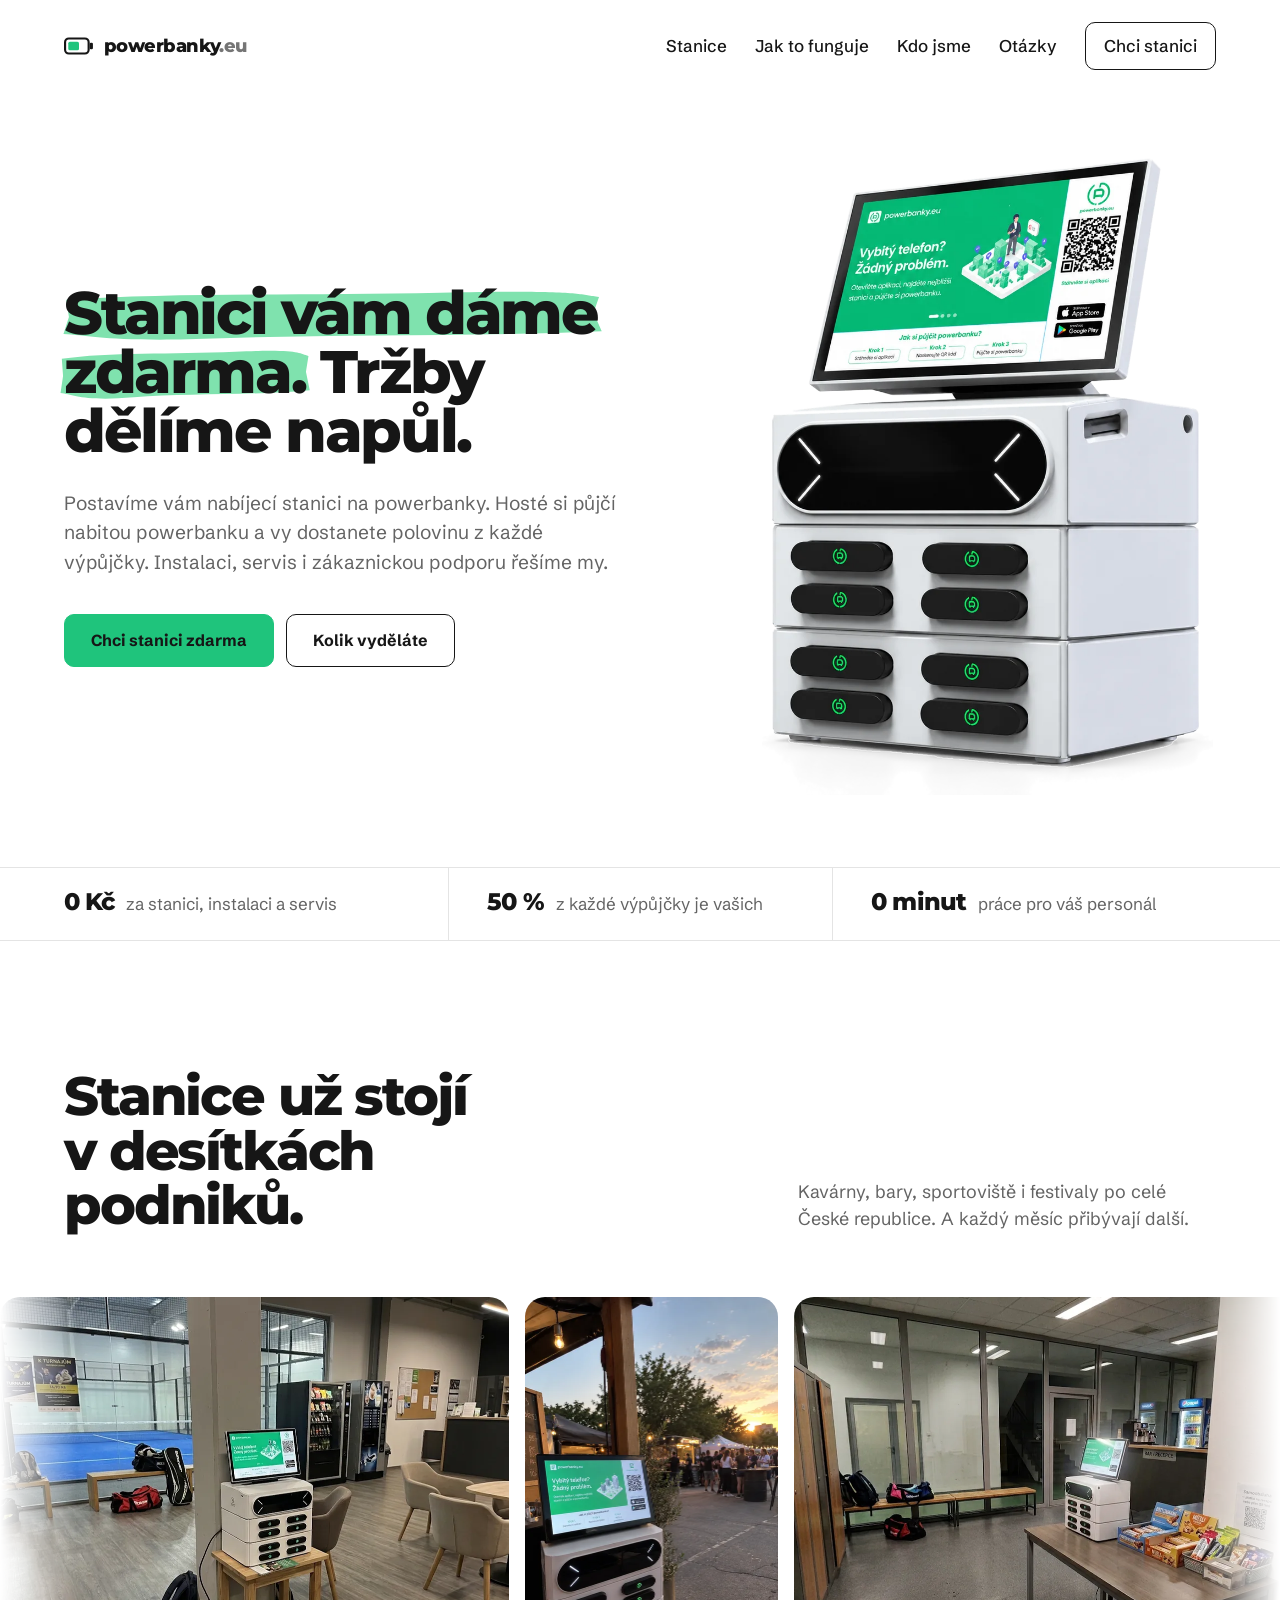
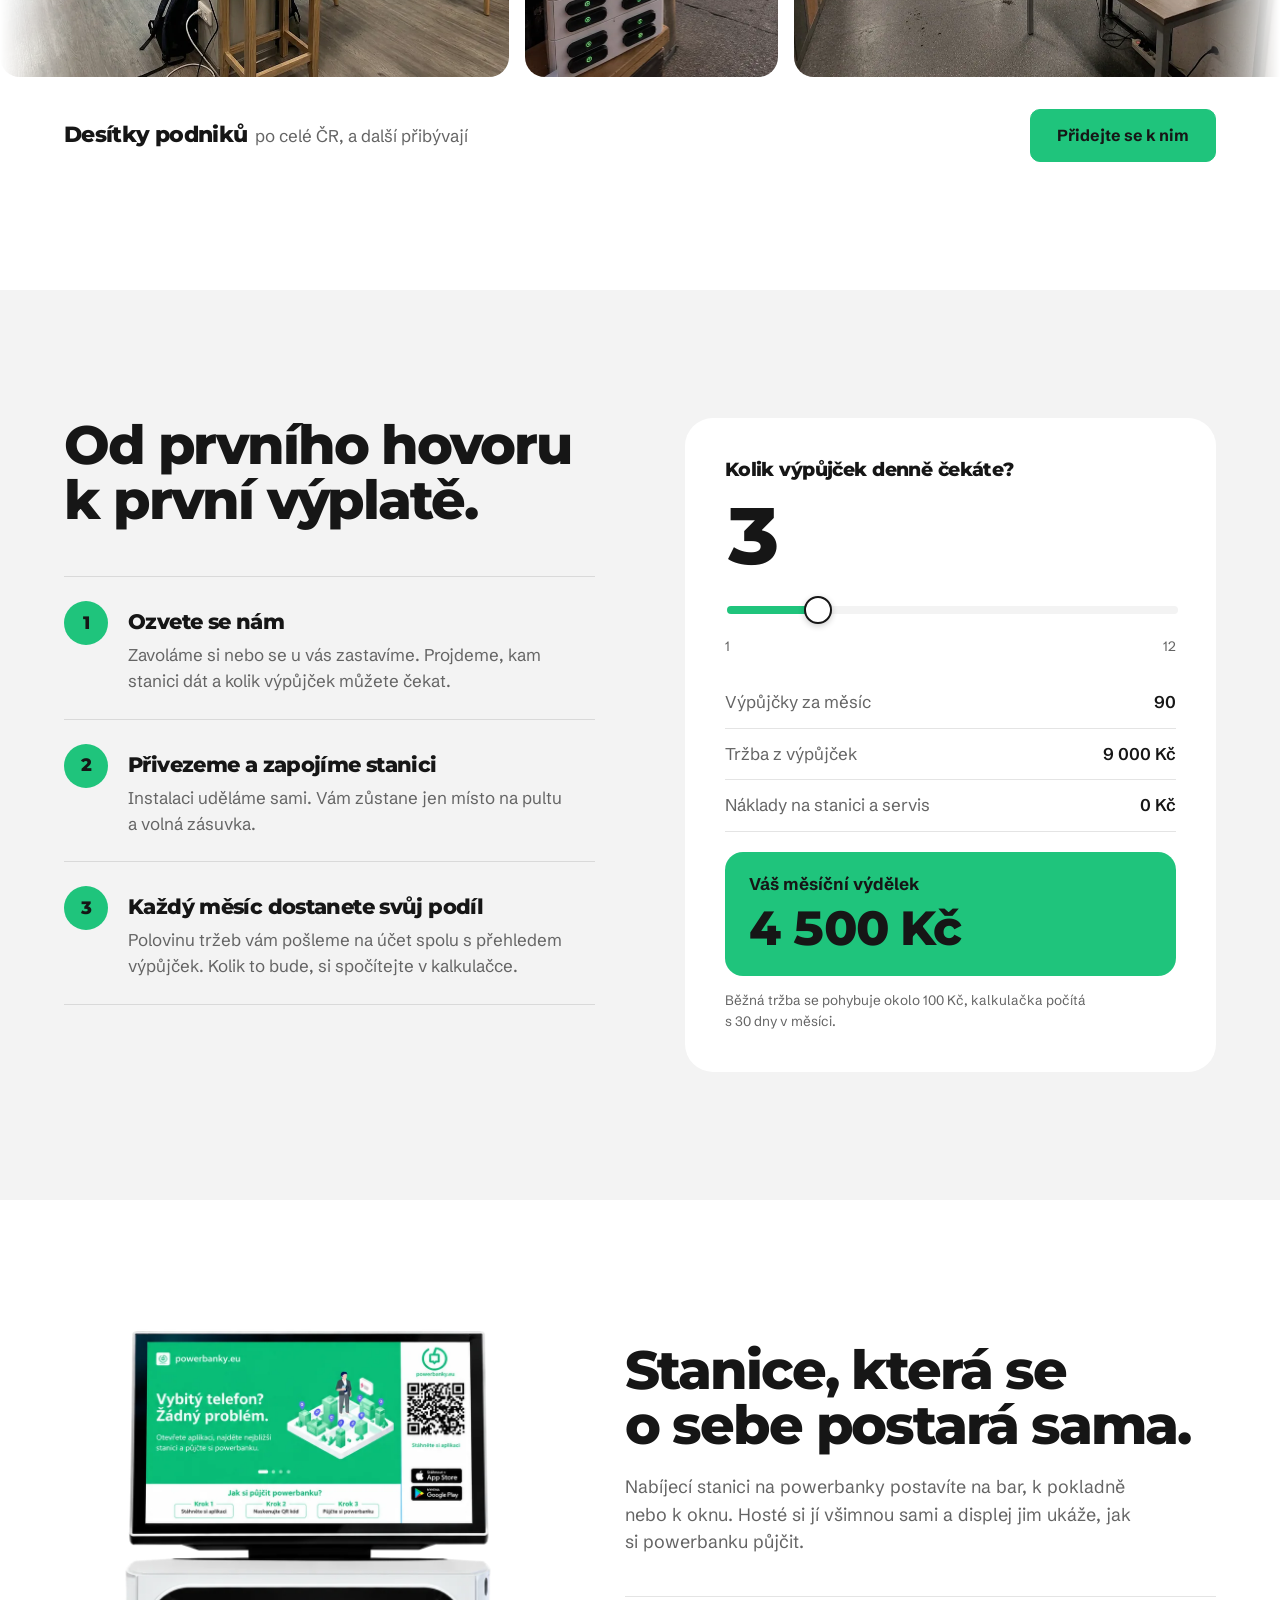
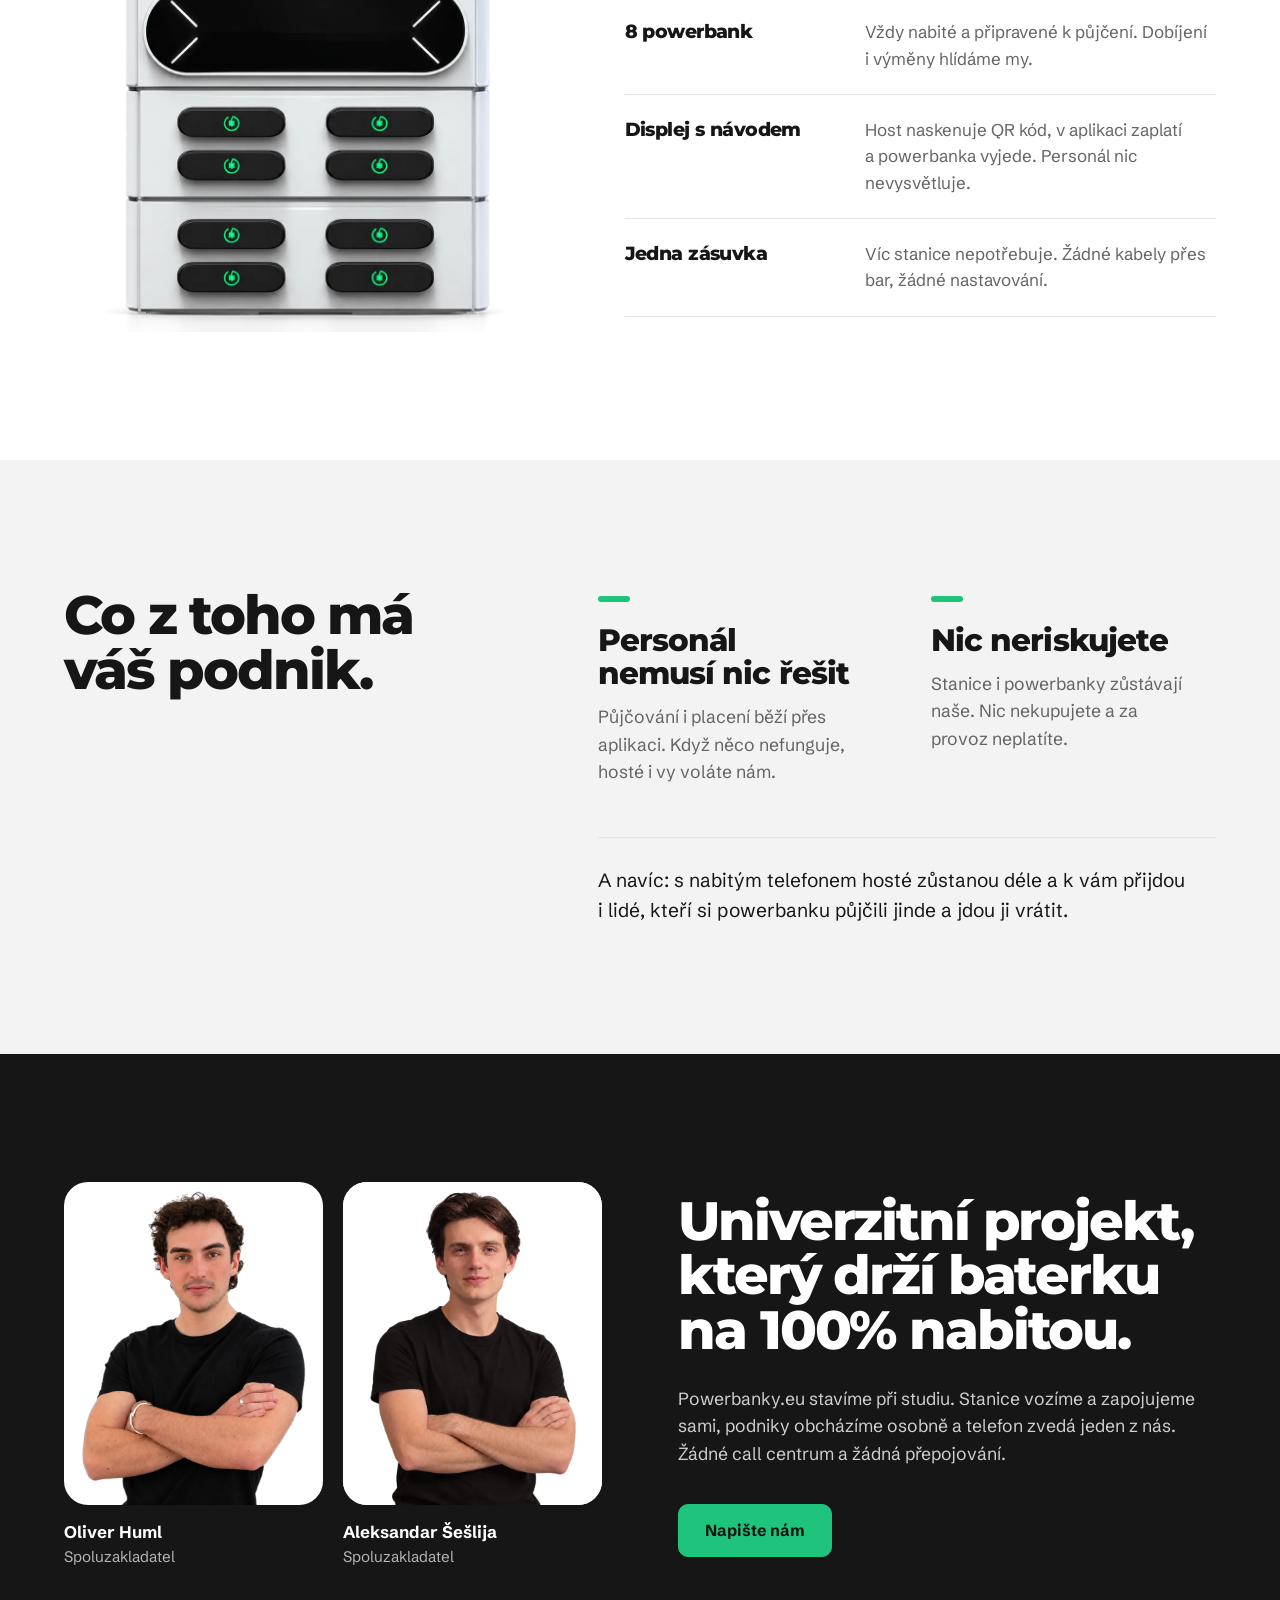
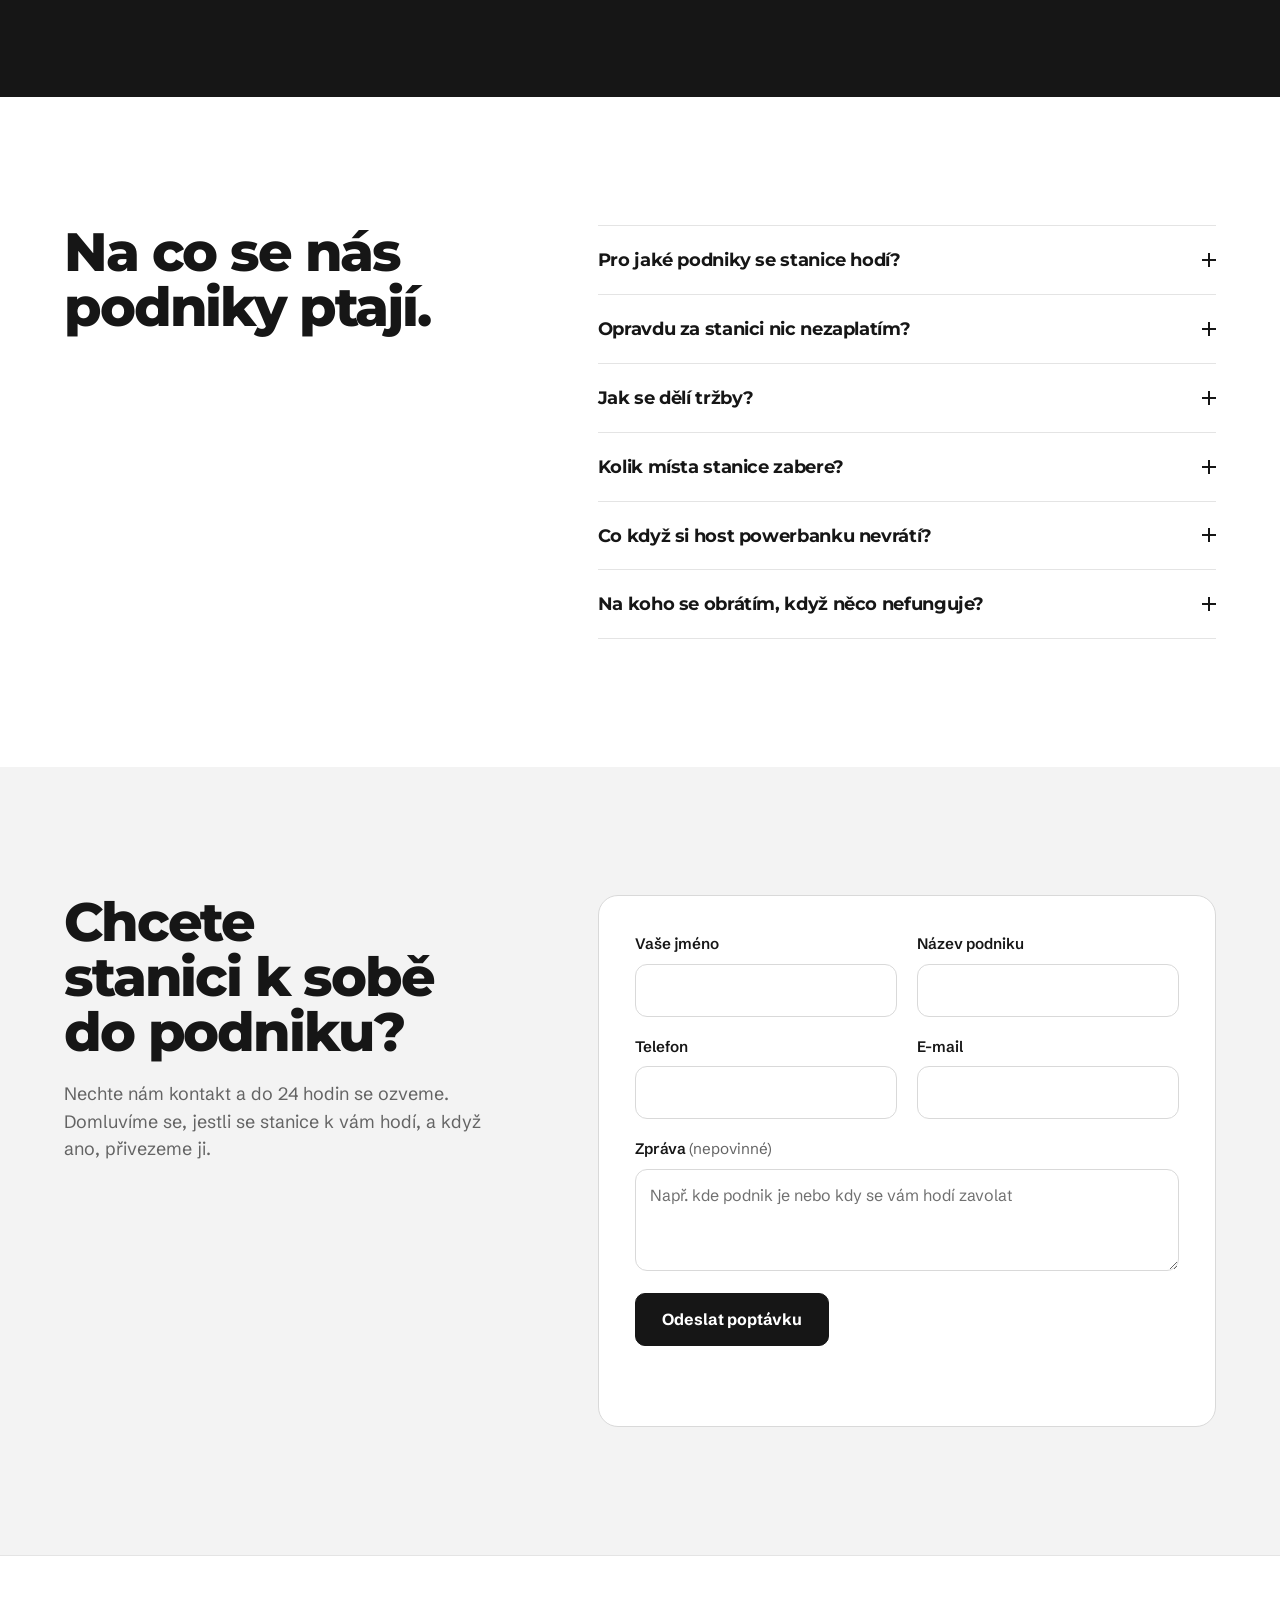
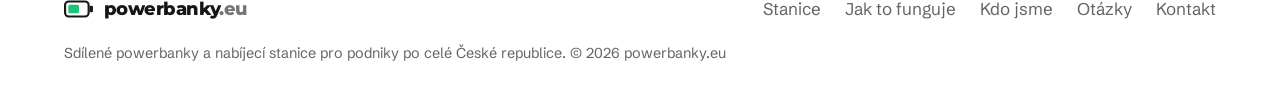
==== index.html @ 538cf975 "SEO: use www.powerbanky.eu as canonical (apex and vercel.app redirect there) Co-Authored-By: Claude " ====
<!doctype html>
<html lang="cs">
<head>
  <meta charset="utf-8">
  <meta name="viewport" content="width=device-width, initial-scale=1">
  <title>Nabíjecí stanice na powerbanky pro podniky zdarma | powerbanky.eu</title>
  <meta name="description" content="Nabíjecí stanici na powerbanky pro kavárnu, restauraci nebo bar dostanete zdarma. Hosté si půjčují nabité powerbanky a polovina tržeb je vaše.">
  <link rel="canonical" href="https://www.powerbanky.eu/">
  <meta name="robots" content="index, follow, max-image-preview:large">
  <meta name="theme-color" content="#ffffff">
  <meta property="og:type" content="website">
  <meta property="og:locale" content="cs_CZ">
  <meta property="og:site_name" content="powerbanky.eu">
  <meta property="og:url" content="https://www.powerbanky.eu/">
  <meta property="og:title" content="Stanici vám dáme zdarma. Tržby dělíme napůl. | powerbanky.eu">
  <meta property="og:description" content="Nabíjecí stanice na sdílené powerbanky pro kavárny, restaurace a bary. Bez nákladů, polovina z každé výpůjčky pro podnik.">
  <meta property="og:image" content="https://www.powerbanky.eu/assets/img/og-image.jpg">
  <meta property="og:image:width" content="1200">
  <meta property="og:image:height" content="630">
  <meta property="og:image:alt" content="Nabíjecí stanice powerbanky.eu a nápis: Stanici vám dáme zdarma. Tržby dělíme napůl.">
  <meta name="twitter:card" content="summary_large_image">
  <link rel="apple-touch-icon" href="assets/apple-touch-icon.png">
  <script type="application/ld+json">
{
 "@context": "https://schema.org",
 "@graph": [
  {
   "@type": "Organization",
   "@id": "https://www.powerbanky.eu/#org",
   "name": "powerbanky.eu",
   "url": "https://www.powerbanky.eu/",
   "logo": {
    "@type": "ImageObject",
    "url": "https://www.powerbanky.eu/assets/img/logo-ctverec.png",
    "width": 512,
    "height": 512
   },
   "image": "https://www.powerbanky.eu/assets/img/og-image.jpg",
   "description": "Nabíjecí stanice se sdílenými powerbankami pro kavárny, restaurace, bary a další podniky. Stanice je pro podnik zdarma, tržby se dělí napůl.",
   "areaServed": {
    "@type": "Country",
    "name": "Česká republika"
   },
   "founder": [
    {
     "@type": "Person",
     "name": "Oliver Huml"
    },
    {
     "@type": "Person",
     "name": "Aleksandar Šešlija"
    }
   ]
  },
  {
   "@type": "WebSite",
   "@id": "https://www.powerbanky.eu/#web",
   "url": "https://www.powerbanky.eu/",
   "name": "powerbanky.eu",
   "inLanguage": "cs-CZ",
   "publisher": {
    "@id": "https://www.powerbanky.eu/#org"
   }
  },
  {
   "@type": "Service",
   "name": "Nabíjecí stanice na powerbanky pro podniky",
   "serviceType": "Pronájem nabíjecích stanic na sdílené powerbanky",
   "provider": {
    "@id": "https://www.powerbanky.eu/#org"
   },
   "areaServed": {
    "@type": "Country",
    "name": "Česká republika"
   },
   "audience": {
    "@type": "BusinessAudience",
    "name": "Kavárny, restaurace, bary, sportoviště a festivaly"
   },
   "description": "Stanici, instalaci i servis dostane podnik zdarma. Z každé výpůjčky powerbanky připadá podniku polovina tržby.",
   "offers": {
    "@type": "Offer",
    "price": "0",
    "priceCurrency": "CZK",
    "description": "Stanice, instalace a servis zdarma; tržby 50/50."
   }
  },
  {
   "@type": "FAQPage",
   "mainEntity": [
    {
     "@type": "Question",
     "name": "Pro jaké podniky se stanice hodí?",
     "acceptedAnswer": {
      "@type": "Answer",
      "text": "Pro všechna místa, kde lidé tráví čas: kavárny, restaurace, bary a kluby, fitness centra a sportoviště, coworkingy i festivaly a akce. Stačí místo na pultu a jedna zásuvka."
     }
    },
    {
     "@type": "Question",
     "name": "Opravdu za stanici nic nezaplatím?",
     "acceptedAnswer": {
      "@type": "Answer",
      "text": "Opravdu. Stanici, instalaci, servis i výměnu powerbank hradíme my. Vy poskytnete místo a zásuvku."
     }
    },
    {
     "@type": "Question",
     "name": "Jak se dělí tržby?",
     "acceptedAnswer": {
      "@type": "Answer",
      "text": "Z každé výpůjčky je polovina vaše. Průměrná výpůjčka přinese kolem 100 Kč, tedy zhruba 50 Kč pro vás. Peníze posíláme jednou měsíčně spolu s přehledem."
     }
    },
    {
     "@type": "Question",
     "name": "Kolik místa stanice zabere?",
     "acceptedAnswer": {
      "@type": "Answer",
      "text": "Vejde se na pult nebo bar a potřebuje jen jednu běžnou zásuvku. Přesné rozměry vám rádi pošleme nebo ukážeme stanici naživo."
     }
    },
    {
     "@type": "Question",
     "name": "Co když si host powerbanku nevrátí?",
     "acceptedAnswer": {
      "@type": "Answer",
      "text": "To je naše starost. Powerbanky jsou naše a vrácení řešíme s hostem přes aplikaci. Vás to nic nestojí."
     }
    },
    {
     "@type": "Question",
     "name": "Na koho se obrátím, když něco nefunguje?",
     "acceptedAnswer": {
      "@type": "Answer",
      "text": "Na nás, a ozve se vám přímo jeden ze zakladatelů. Většinu věcí vyřešíme na dálku, jinak přijedeme."
     }
    }
   ]
  }
 ]
}
  </script>
  <link rel="preconnect" href="https://fonts.googleapis.com">
  <link rel="preconnect" href="https://fonts.gstatic.com" crossorigin>
  <link href="https://fonts.googleapis.com/css2?family=Montserrat:wght@700;800&family=Schibsted+Grotesk:wght@400;500;600;700&display=swap" rel="stylesheet">
  <link rel="stylesheet" href="styles.css">
  <script>document.documentElement.classList.add('js')</script>
  <style>
    /* Preloader: inline so it paints before styles.css loads. Pure CSS: battery fills (≈0.6 s), then the screen fades out; gone by 1 s. */
    .preloader { position: fixed; inset: 0; z-index: 100; display: grid; place-items: center; background: #fff; animation: preloader-out .32s ease-out .66s forwards; }
    .preloader svg { width: 96px; height: 168px; color: #161616; animation: battery-out .32s ease-out .66s forwards; }
    .preloader-fill { fill: #1FC47C; transform-box: fill-box; transform-origin: center bottom; transform: scaleY(0); animation: battery-fill .58s cubic-bezier(.45,0,.2,1) .04s forwards; }
    @keyframes battery-fill { to { transform: scaleY(1); } }
    @keyframes battery-out { to { transform: scale(.94); } }
    @keyframes preloader-out { to { opacity: 0; visibility: hidden; } }
    @media (prefers-reduced-motion: reduce) { .preloader { display: none; } }
  </style>
  <link rel="icon" href="assets/favicon.svg" type="image/svg+xml">
</head>
<body>
  <div class="preloader" aria-hidden="true">
    <svg viewBox="0 0 16 28"><rect x="5.5" y=".6" width="5" height="2.4" rx=".8" fill="currentColor"/><rect x="1.35" y="3.35" width="13.3" height="23.8" rx="3" fill="none" stroke="currentColor" stroke-width=".85"/><rect class="preloader-fill" x="3.1" y="5.1" width="9.8" height="20.3" rx="1.6"/></svg>
  </div>
  <a class="skip" href="#obsah">Přeskočit na obsah</a>

  <header class="site-header">
    <div class="wrap nav">
      <a class="logo" href="#" aria-label="powerbanky.eu – úvod">
        <svg viewBox="0 0 28 16" aria-hidden="true"><rect x="1" y="1" width="22" height="14" rx="3.5" fill="none" stroke="currentColor" stroke-width="2"/><rect x="24" y="5" width="3" height="6" rx="1.2" fill="currentColor"/><rect x="4" y="4" width="10" height="8" rx="1.5" fill="#1FC47C"/></svg>
        <span>powerbanky<span class="logo-tld">.eu</span></span>
      </a>
      <nav class="nav-links" aria-label="Hlavní navigace">
        <a href="#stanice">Stanice</a>
        <a href="#jak">Jak to funguje</a>
        <a href="#kdo-jsme">Kdo jsme</a>
        <a href="#otazky">Otázky</a>
        <a class="nav-cta" href="#kontakt">Chci stanici</a>
      </nav>
    </div>
  </header>

  <main id="obsah">

    <!-- Hero -->
    <section class="hero">
      <div class="wrap hero-grid">
        <div class="hero-copy">
          <h1><span class="marker">Stanici vám dáme zdarma.</span> Tržby dělíme napůl.</h1>
          <p class="lead lead--long">Postavíme vám nabíjecí stanici na powerbanky. Hosté si půjčí nabitou powerbanku a&nbsp;vy dostanete polovinu z&nbsp;každé výpůjčky. Instalaci, servis i&nbsp;zákaznickou podporu řešíme my.</p>
          <p class="lead lead--short">Provozujeme sdílené powerbanky pro kavárny, restaurace a&nbsp;bary.</p>
          <div class="actions">
            <a class="btn btn--green" href="#kontakt">Chci stanici zdarma</a>
            <a class="btn btn--ghost" href="#jak">Kolik vyděláte</a>
          </div>
        </div>

        <figure class="hero-photo">
          <img src="assets/img/stanice-z-boku.webp" alt="Nabíjecí stanice na powerbanky od powerbanky.eu s displejem a osmi powerbankami" width="820" height="1165" fetchpriority="high">
        </figure>
      </div>

      <ul class="wrap facts" data-impeccable-ignore="cramped-padding">
        <li><b>0 Kč</b><span>za stanici, instalaci a&nbsp;servis</span></li>
        <li><b>50 %</b><span>z&nbsp;každé výpůjčky je vašich</span></li>
        <li><b>0 minut</b><span>práce pro váš personál</span></li>
      </ul>
    </section>

    <!-- Místa -->
    <section class="places" id="mista">
      <div class="wrap places-head">
        <h2>Stanice už stojí v&nbsp;desítkách podniků.</h2>
        <p class="section-lead">Kavárny, bary, sportoviště i&nbsp;festivaly po celé České republice. A&nbsp;každý měsíc přibývají další.</p>
      </div>
      <div class="marquee" aria-label="Ukázky podniků se stanicí powerbanky.eu">
        <div class="marquee-track">
          <ul class="marquee-list">
            <li class="place"><img src="assets/img/mista/04-padel.webp" alt="Stanice u padelových kurtů vedle automatů" width="1017" height="760" loading="lazy" decoding="async"></li>
            <li class="place"><img src="assets/img/mista/03-festival.webp" alt="Stanice ve stánku na večerním street food festivalu" width="507" height="760" loading="lazy" decoding="async"></li>
            <li class="place"><img src="assets/img/mista/02-fitness.webp" alt="Stanice v recepci sportovního centra" width="1017" height="760" loading="lazy" decoding="async"></li>
            <li class="place"><img src="assets/img/mista/01-kavarna.webp" alt="Stanice na baru kavárny vedle kávovaru" width="609" height="760" loading="lazy" decoding="async"></li>
          </ul>
          <ul class="marquee-list" aria-hidden="true">
            <li class="place"><img src="assets/img/mista/04-padel.webp" alt="" width="1017" height="760" loading="lazy" decoding="async"></li>
            <li class="place"><img src="assets/img/mista/03-festival.webp" alt="" width="507" height="760" loading="lazy" decoding="async"></li>
            <li class="place"><img src="assets/img/mista/02-fitness.webp" alt="" width="1017" height="760" loading="lazy" decoding="async"></li>
            <li class="place"><img src="assets/img/mista/01-kavarna.webp" alt="" width="609" height="760" loading="lazy" decoding="async"></li>
          </ul>
          <ul class="marquee-list" aria-hidden="true">
            <li class="place"><img src="assets/img/mista/04-padel.webp" alt="" width="1017" height="760" loading="lazy" decoding="async"></li>
            <li class="place"><img src="assets/img/mista/03-festival.webp" alt="" width="507" height="760" loading="lazy" decoding="async"></li>
            <li class="place"><img src="assets/img/mista/02-fitness.webp" alt="" width="1017" height="760" loading="lazy" decoding="async"></li>
            <li class="place"><img src="assets/img/mista/01-kavarna.webp" alt="" width="609" height="760" loading="lazy" decoding="async"></li>
          </ul>
        </div>
      </div>
      <div class="wrap places-foot">
        <p><b>Desítky podniků</b> po celé ČR, a&nbsp;další přibývají</p>
        <a class="btn btn--green" href="#kontakt">Přidejte se k&nbsp;nim</a>
      </div>
    </section>

    <!-- Jak to funguje -->
    <section class="how" id="jak">
      <div class="wrap how-grid">
        <div class="how-copy">
          <h2>Od prvního hovoru k&nbsp;první výplatě.</h2>
          <ol class="steps">
            <li>
              <span class="step-n" aria-hidden="true">1</span>
              <div>
                <h3>Ozvete se nám</h3>
                <p>Zavoláme si nebo se u&nbsp;vás zastavíme. Projdeme, kam stanici dát a&nbsp;kolik výpůjček můžete čekat.</p>
              </div>
            </li>
            <li>
              <span class="step-n" aria-hidden="true">2</span>
              <div>
                <h3>Přivezeme a&nbsp;zapojíme stanici</h3>
                <p>Instalaci uděláme sami. Vám zůstane jen místo na pultu a&nbsp;volná zásuvka.</p>
              </div>
            </li>
            <li>
              <span class="step-n" aria-hidden="true">3</span>
              <div>
                <h3>Každý měsíc dostanete svůj podíl</h3>
                <p>Polovinu tržeb vám pošleme na účet spolu s&nbsp;přehledem výpůjček. Kolik to bude, si spočítejte v&nbsp;kalkulačce.</p>
              </div>
            </li>
          </ol>
        </div>

        <div class="calc" role="group" aria-labelledby="calc-title">
          <h3 id="calc-title">Kolik výpůjček denně čekáte?</h3>
          <div class="calc-input">
            <output id="calc-n" for="calc-range">3</output>
            <input type="range" id="calc-range" min="1" max="12" step="1" value="3" aria-labelledby="calc-title" aria-describedby="calc-note">
            <div class="calc-scale" aria-hidden="true"><span>1</span><span>12</span></div>
          </div>
          <dl class="rows">
            <div><dt>Výpůjčky za měsíc</dt><dd id="calc-rent">90</dd></div>
            <div><dt>Tržba z&nbsp;výpůjček</dt><dd id="calc-rev">9 000 Kč</dd></div>
            <div><dt>Náklady na stanici a&nbsp;servis</dt><dd>0 Kč</dd></div>
          </dl>
          <div class="calc-result">
            <span>Váš měsíční výdělek</span>
            <strong id="calc-share">4 500 Kč</strong>
          </div>
          <p class="note" id="calc-note">Běžná tržba se pohybuje okolo 100&nbsp;Kč, kalkulačka počítá s&nbsp;30&nbsp;dny v&nbsp;měsíci.</p>
        </div>
      </div>
    </section>

    <!-- Stanice -->
    <section class="station" id="stanice">
      <div class="wrap station-grid">
        <figure class="station-photo">
          <img src="assets/img/stanice-zepredu.webp" alt="Stanice zepředu: displej nahoře, osm powerbank pod ním" width="820" height="1238" loading="lazy">
        </figure>
        <div class="station-copy">
          <h2>Stanice, která se o&nbsp;sebe postará sama.</h2>
          <p class="section-lead">Nabíjecí stanici na powerbanky postavíte na bar, k&nbsp;pokladně nebo k&nbsp;oknu. Hosté si jí všimnou sami a&nbsp;displej jim ukáže, jak si powerbanku půjčit.</p>
          <dl class="specs">
            <div><dt>8 powerbank</dt><dd>Vždy nabité a&nbsp;připravené k&nbsp;půjčení. Dobíjení i&nbsp;výměny hlídáme my.</dd></div>
            <div><dt>Displej s&nbsp;návodem</dt><dd>Host naskenuje QR kód, v&nbsp;aplikaci zaplatí a&nbsp;powerbanka vyjede. Personál nic nevysvětluje.</dd></div>
            <div><dt>Jedna zásuvka</dt><dd>Víc stanice nepotřebuje. Žádné kabely přes bar, žádné nastavování.</dd></div>
          </dl>
        </div>
      </div>
    </section>

    <!-- Proč -->
    <section class="why">
      <div class="wrap why-grid">
        <div class="why-head">
          <h2>Co z&nbsp;toho má váš podnik.</h2>
        </div>
        <div class="why-body">
          <ul class="why-list">
            <li>
              <h3>Personál nemusí nic řešit</h3>
              <p>Půjčování i&nbsp;placení běží přes aplikaci. Když něco nefunguje, hosté i&nbsp;vy voláte nám.</p>
            </li>
            <li>
              <h3>Nic neriskujete</h3>
              <p>Stanice i&nbsp;powerbanky zůstávají naše. Nic nekupujete a&nbsp;za provoz neplatíte.</p>
            </li>
          </ul>
          <p class="why-more">A&nbsp;navíc: s&nbsp;nabitým telefonem hosté zůstanou déle a&nbsp;k&nbsp;vám přijdou i&nbsp;lidé, kteří si powerbanku půjčili jinde a&nbsp;jdou ji vrátit.</p>
        </div>
      </div>
    </section>

    <!-- Kdo jsme -->
    <section class="team" id="kdo-jsme">
      <div class="wrap team-grid">
        <ul class="team-people">
          <li>
            <figure class="team-photo"><img src="assets/img/oliver-team.webp" alt="Oliver Huml" width="760" height="1076" loading="lazy"></figure>
            <p><strong>Oliver Huml</strong>Spoluzakladatel</p>
          </li>
          <li>
            <figure class="team-photo"><img src="assets/img/aleksandar.webp" alt="Aleksandar Šešlija" width="760" height="884" loading="lazy"></figure>
            <p><strong>Aleksandar Šešlija</strong>Spoluzakladatel</p>
          </li>
        </ul>
        <div class="team-copy">
          <h2>Univerzitní projekt, který drží baterku na 100% nabitou.</h2>
          <p>Powerbanky.eu stavíme při studiu. Stanice vozíme a&nbsp;zapojujeme sami, podniky obcházíme osobně a&nbsp;telefon zvedá jeden z&nbsp;nás. Žádné call centrum a&nbsp;žádná přepojování.</p>
          <a class="btn btn--green" href="#kontakt">Napište nám</a>
        </div>
      </div>
    </section>

    <!-- FAQ -->
    <section class="faq" id="otazky">
      <div class="wrap faq-grid">
        <h2>Na co se nás podniky ptají.</h2>
        <div class="faq-list">
          <details>
            <summary>Pro jaké podniky se stanice hodí?</summary>
            <p>Pro všechna místa, kde lidé tráví čas: kavárny, restaurace, bary a&nbsp;kluby, fitness centra a&nbsp;sportoviště, coworkingy i&nbsp;festivaly a&nbsp;akce. Stačí místo na pultu a&nbsp;jedna zásuvka.</p>
          </details>
          <details>
            <summary>Opravdu za stanici nic nezaplatím?</summary>
            <p>Opravdu. Stanici, instalaci, servis i&nbsp;výměnu powerbank hradíme my. Vy poskytnete místo a&nbsp;zásuvku.</p>
          </details>
          <details>
            <summary>Jak se dělí tržby?</summary>
            <p>Z&nbsp;každé výpůjčky je polovina vaše. Průměrná výpůjčka přinese kolem 100 Kč, tedy zhruba 50 Kč pro vás. Peníze posíláme jednou měsíčně spolu s&nbsp;přehledem.</p>
          </details>
          <details>
            <summary>Kolik místa stanice zabere?</summary>
            <p>Vejde se na pult nebo bar a&nbsp;potřebuje jen jednu běžnou zásuvku. Přesné rozměry vám rádi pošleme nebo ukážeme stanici naživo.</p>
          </details>
          <details>
            <summary>Co když si host powerbanku nevrátí?</summary>
            <p>To je naše starost. Powerbanky jsou naše a&nbsp;vrácení řešíme s&nbsp;hostem přes aplikaci. Vás to nic nestojí.</p>
          </details>
          <details>
            <summary>Na koho se obrátím, když něco nefunguje?</summary>
            <p>Na nás, a&nbsp;ozve se vám přímo jeden ze zakladatelů. Většinu věcí vyřešíme na dálku, jinak přijedeme.</p>
          </details>
        </div>
      </div>
    </section>

    <!-- Kontakt -->
    <section class="contact" id="kontakt">
      <div class="wrap contact-grid">
        <div class="contact-copy">
          <h2>Chcete stanici k&nbsp;sobě do podniku?</h2>
          <p class="section-lead">Nechte nám kontakt a&nbsp;do 24 hodin se ozveme. Domluvíme se, jestli se stanice k&nbsp;vám hodí, a&nbsp;když ano, přivezeme ji.</p>
        </div>
        <div class="contact-box">
        <form class="form" id="contact-form" novalidate>
          <div class="field">
            <label for="f-name">Vaše jméno</label>
            <input id="f-name" name="jmeno" autocomplete="name" required>
            <p class="error" id="e-name" hidden>Vyplňte, jak vám máme říkat.</p>
          </div>
          <div class="field">
            <label for="f-venue">Název podniku</label>
            <input id="f-venue" name="podnik" autocomplete="organization" required>
            <p class="error" id="e-venue" hidden>Vyplňte název podniku.</p>
          </div>
          <div class="field">
            <label for="f-phone">Telefon</label>
            <input id="f-phone" name="telefon" type="tel" autocomplete="tel" inputmode="tel">
          </div>
          <div class="field">
            <label for="f-email">E-mail</label>
            <input id="f-email" name="email" type="email" autocomplete="email">
          </div>
          <p class="error field--full" id="e-contact" hidden>Vyplňte telefon nebo e-mail, ať se vám můžeme ozvat.</p>
          <div class="field field--full">
            <label for="f-msg">Zpráva <span class="optional">(nepovinné)</span></label>
            <textarea id="f-msg" name="zprava" rows="3" placeholder="Např. kde podnik je nebo kdy se vám hodí zavolat"></textarea>
          </div>
          <div class="hp" aria-hidden="true">
            <label for="f-web">Nevyplňujte</label>
            <input id="f-web" name="web" tabindex="-1" autocomplete="off">
          </div>
          <button class="btn field--full" type="submit">Odeslat poptávku</button>
          <p class="form-status field--full" id="form-status" role="status" aria-live="polite"></p>
        </form>
        <div class="form-success" id="form-success" tabindex="-1" hidden>
          <svg class="check" viewBox="0 0 80 80" aria-hidden="true">
            <circle class="check-ring" cx="40" cy="40" r="36"/>
            <path class="check-tick" d="M25 41.5 L35.5 52 L56 30"/>
          </svg>
          <h3>Děkujeme, poptávka je u&nbsp;nás.</h3>
          <p class="form-success-lead">Ozveme se vám do 24 hodin a&nbsp;domluvíme se, jestli se stanice k&nbsp;vám hodí.</p>
          <ul class="form-success-usp">
            <li><b>0 Kč</b> za stanici, instalaci i&nbsp;servis</li>
            <li><b>50 %</b> z&nbsp;každé výpůjčky je vašich</li>
            <li><b>0 minut</b> práce pro váš personál</li>
          </ul>
          <button class="form-again" type="button" id="form-again">Odeslat další poptávku</button>
        </div>
        </div>
      </div>
    </section>

  </main>

  <footer class="site-footer">
    <div class="wrap footer-grid">
      <a class="logo" href="#">
        <svg viewBox="0 0 28 16" aria-hidden="true"><rect x="1" y="1" width="22" height="14" rx="3.5" fill="none" stroke="currentColor" stroke-width="2"/><rect x="24" y="5" width="3" height="6" rx="1.2" fill="currentColor"/><rect x="4" y="4" width="10" height="8" rx="1.5" fill="#1FC47C"/></svg>
        <span>powerbanky<span class="logo-tld">.eu</span></span>
      </a>
      <nav class="footer-links" aria-label="Patička">
        <a href="#stanice">Stanice</a>
        <a href="#jak">Jak to funguje</a>
        <a href="#kdo-jsme">Kdo jsme</a>
        <a href="#otazky">Otázky</a>
        <a href="#kontakt">Kontakt</a>
      </nav>
      <p class="footer-note">Sdílené powerbanky a&nbsp;nabíjecí stanice pro podniky po celé České republice. © 2026 powerbanky.eu</p>
    </div>
  </footer>

  <script src="script.js"></script>
</body>
</html>
---- styles.css ----
/* =========================================================
   powerbanky.eu – hlavní stránka (směr A)
   ========================================================= */
:root {
  --green: #1FC47C;        /* brand fill; text on it is always --ink */
  --green-deep: #0A6B43;   /* green used as text/lines on white */
  --green-hover: #1BB473;
  --ink: #161616;      /* near-black, neutral (no brown) */
  --ink-hover: #2E2E2E;
  --grey: #D9D9D9;
  --grey-soft: #F3F3F3;
  --line: #E4E4E4;
  --muted: #646464;

  --font-head: "Montserrat", system-ui, sans-serif;
  --font-body: "Schibsted Grotesk", system-ui, sans-serif;

  --wrap: 1200px;
  --gutter: clamp(16px, 5vw, 72px);
  --section: clamp(72px, 10vw, 136px);
  --radius: 20px;
  --radius-btn: 10px;
}

/* ---------- Base ---------- */
*, *::before, *::after { box-sizing: border-box; }
html { scroll-behavior: smooth; scroll-padding-top: 16px; -webkit-text-size-adjust: 100%; }
body { margin: 0; background: #fff; color: var(--ink); font-family: var(--font-body); font-size: 1.0625rem; line-height: 1.55; -webkit-font-smoothing: antialiased; }
img { display: block; max-width: 100%; height: auto; }
a { color: inherit; }
h1, h2, h3, p, dl, dd, ul, ol, figure { margin: 0; }
ul, ol { padding: 0; list-style: none; }
h1, h2, h3 { font-family: var(--font-head); font-weight: 800; letter-spacing: -0.04em; text-wrap: balance; }
p { text-wrap: pretty; }
::selection { background: var(--green); color: var(--ink); }
:focus-visible { outline: 3px solid var(--ink); outline-offset: 3px; border-radius: 6px; }

.wrap { width: 100%; max-width: calc(var(--wrap) + 2 * var(--gutter)); margin-inline: auto; padding-inline: var(--gutter); }
.skip { position: absolute; left: 16px; top: -60px; z-index: 10; padding: 10px 16px; background: var(--ink); color: #fff; border-radius: 10px; text-decoration: none; }
.skip:focus { top: 16px; }

h2 { font-size: clamp(2rem, 4.2vw, 3.4rem); line-height: 1.02; max-width: 16ch; }
h3 { font-size: 1.3rem; line-height: 1.15; letter-spacing: -0.03em; }
.section-lead { margin-top: 20px; font-size: clamp(1.1rem, 1.4vw, 1.25rem); color: var(--muted); max-width: 46ch; }

/* ---------- Buttons ---------- */
.btn { display: inline-flex; align-items: center; justify-content: center; padding: 16px 26px; border: 1.5px solid var(--ink); border-radius: var(--radius-btn); background: var(--ink); color: #fff; font: 700 1rem/1.2 var(--font-body); text-decoration: none; cursor: pointer; transition: background-color .15s ease, transform .1s ease; }
.btn:hover { background: var(--ink-hover); border-color: var(--ink-hover); }
.btn:active { transform: translateY(1px); }
.btn--green { background: var(--green); border-color: var(--green); color: var(--ink); }
.btn--green:hover { background: var(--green-hover); border-color: var(--green-hover); }
.btn--ghost { background: transparent; color: var(--ink); }
.btn--ghost:hover { background: var(--grey-soft); border-color: var(--ink); }
.btn[disabled] { opacity: .6; cursor: progress; }

/* ---------- Header ---------- */
.nav { display: flex; align-items: center; justify-content: space-between; gap: 24px; padding-block: 22px; }
.logo { display: inline-flex; align-items: center; gap: 10px; font: 800 1.15rem/1 var(--font-head); letter-spacing: -0.03em; text-decoration: none; }
.logo svg { flex: none; width: 30px; height: 18px; }
.logo-tld { color: #757575; }
.nav-links { display: flex; align-items: center; gap: 28px; font-weight: 500; }
.nav-links a { text-decoration: none; }
.nav-links a:not(.nav-cta):hover { text-decoration: underline; text-underline-offset: 5px; text-decoration-thickness: 1.5px; }
.nav-cta { white-space: nowrap; padding: 10px 18px; border: 1.5px solid var(--ink); border-radius: var(--radius-btn); transition: background-color .15s ease, color .15s ease; }
.nav-cta:hover { background: var(--ink); color: #fff; }

/* ---------- Avatar ---------- */

/* ---------- Hero ---------- */
.hero { border-bottom: 1px solid var(--line); }
.hero-grid { display: grid; grid-template-columns: minmax(0, 1.15fr) minmax(0, .85fr); gap: clamp(32px, 6vw, 96px); align-items: center; padding-block: clamp(40px, 7vh, 88px) clamp(48px, 8vh, 96px); }
.hero h1 { font-size: clamp(2.5rem, 4.7vw, 4.3rem); line-height: .98; max-width: 16ch; }
/* Hand-drawn marker highlight behind the first sentence of the hero headline */
.marker, .marker-line { padding-inline: .1em; margin-inline: -.1em; background: url("data:image/svg+xml,%3Csvg xmlns='http://www.w3.org/2000/svg' viewBox='0 0 200 40' preserveAspectRatio='none'%3E%3Cpath fill='%237FE2AE' d='M3 9 C40 4 90 6 140 4 S190 5 198 7 L196 18 L199 31 C150 35 100 33 60 36 S12 34 2 33 L4 21 Z'/%3E%3C/svg%3E") no-repeat 0 68% / 100% 78%; -webkit-box-decoration-break: clone; box-decoration-break: clone; }
/* script.js splits the phrase into one span per rendered line and draws them in sequence */
.js .marker:not(.is-split) { background-size: 0% 78%; }
.marker.is-split { padding: 0; margin: 0; background: none; }
.marker-line { animation: marker-in var(--dur, .55s) linear var(--delay, .25s) both; }
.marker.is-drawn .marker-line { animation: none; }
@keyframes marker-in { from { background-size: 0% 78%; } to { background-size: 100% 78%; } }
.lead--short { display: none; }
.lead { margin-top: 28px; font-size: clamp(1.1rem, 1.5vw, 1.3rem); color: var(--muted); max-width: 46ch; }
.actions { display: flex; flex-wrap: wrap; gap: 12px; margin-top: 36px; }

.hero-photo { position: relative; margin: 0; display: flex; justify-content: center; }
.hero-photo img { width: auto; max-width: 100%; max-height: min(72vh, 640px); }
.dot { width: 10px; height: 10px; border-radius: 50%; background: var(--green); box-shadow: 0 0 0 4px rgba(31,196,124,.22); }

.facts { display: grid; grid-template-columns: repeat(3, 1fr); border-top: 1px solid var(--line); }
.facts li { display: flex; align-items: baseline; gap: 12px; padding-block: 22px; }
.facts li + li { padding-left: clamp(16px, 3vw, 40px); border-left: 1px solid var(--line); }
.facts b { font: 800 1.5rem/1 var(--font-head); letter-spacing: -0.04em; white-space: nowrap; }
.facts span { color: var(--muted); }

/* ---------- Stanice ---------- */
.station { padding-block: var(--section); }
.station-grid { display: grid; grid-template-columns: minmax(0, .9fr) minmax(0, 1.1fr); gap: clamp(32px, 6vw, 96px); align-items: center; }
.station-photo img { width: min(100%, 400px); margin-inline: auto; }
.specs { margin-top: 40px; border-top: 1px solid var(--line); }
.specs > div { display: grid; grid-template-columns: minmax(0, 13rem) minmax(0, 1fr); gap: 8px 32px; padding-block: 22px; border-bottom: 1px solid var(--line); }
.specs dt { font: 800 1.2rem/1.25 var(--font-head); letter-spacing: -0.03em; }
.specs dd { color: var(--muted); max-width: 44ch; }

/* ---------- Místa (social proof) ---------- */
.places { padding-block: var(--section); overflow: hidden; }
.places-head { display: flex; flex-wrap: wrap; align-items: flex-end; justify-content: space-between; gap: 20px 64px; }
.places-head h2 { max-width: 15ch; }
.places-head .section-lead { margin-top: 0; max-width: 38ch; }
.marquee { margin-top: clamp(40px, 5vw, 64px); -webkit-mask-image: linear-gradient(90deg, transparent, #000 6%, #000 94%, transparent); mask-image: linear-gradient(90deg, transparent, #000 6%, #000 94%, transparent); }
.marquee-track { display: flex; width: max-content; animation: marquee 60s linear infinite; }
.marquee:hover .marquee-track, .marquee:focus-within .marquee-track { animation-play-state: paused; }
.marquee-list { display: flex; gap: 16px; padding-right: 16px; }
/* track holds 3 identical lists; shifting by one list (1/3) loops seamlessly */
@keyframes marquee { to { transform: translateX(-33.3333%); } }
.place { flex: none; height: 380px; border-radius: 20px; overflow: hidden; background: var(--grey-soft); }
.place img { height: 100%; width: auto; }
.places-foot { display: flex; flex-wrap: wrap; align-items: center; justify-content: space-between; gap: 12px 32px; margin-top: 32px; }
.places-foot p { color: var(--muted); }
.places-foot b { font: 800 1.35rem/1 var(--font-head); letter-spacing: -0.03em; color: var(--ink); margin-right: 4px; }

/* ---------- Jak to funguje + kalkulačka ---------- */
.how { padding-block: var(--section); background: var(--grey-soft); }
.how-grid { display: grid; grid-template-columns: minmax(0, 1fr) minmax(0, 1fr); gap: clamp(40px, 7vw, 112px); align-items: start; }
.steps { margin-top: clamp(32px, 4vw, 48px); border-top: 1px solid var(--grey); }
.steps li { display: grid; grid-template-columns: 44px minmax(0, 1fr); gap: 20px; padding-block: 24px; border-bottom: 1px solid var(--grey); }
.step-n { display: grid; place-items: center; width: 44px; height: 44px; border-radius: 50%; background: var(--green); font: 800 1.15rem/1 var(--font-head); }
.steps h3 { padding-top: 9px; }
.steps p { margin-top: 8px; color: var(--muted); max-width: 44ch; }

.calc { position: sticky; top: 32px; background: #fff; border-radius: 28px; padding: clamp(24px, 3.4vw, 40px); }
.calc h3 { font-size: 1.2rem; }
.calc-input { margin-top: 16px; }
.calc-input output { display: block; font: 800 clamp(3.5rem, 7vw, 5rem)/1 var(--font-head); letter-spacing: -0.05em; font-variant-numeric: tabular-nums; }
.calc-input input { -webkit-appearance: none; appearance: none; display: block; width: 100%; height: 36px; margin-top: 12px; background: transparent; cursor: pointer; }
.calc-input input::-webkit-slider-runnable-track { height: 8px; border-radius: 4px; background: linear-gradient(var(--green), var(--green)) 0 / var(--fill, 18%) 100% no-repeat, var(--grey-soft); }
.calc-input input::-moz-range-track { height: 8px; border-radius: 4px; background: var(--grey-soft); }
.calc-input input::-moz-range-progress { height: 8px; border-radius: 4px; background: var(--green); }
.calc-input input::-webkit-slider-thumb { -webkit-appearance: none; width: 28px; height: 28px; margin-top: -10px; border-radius: 50%; background: #fff; border: 2px solid var(--ink); box-shadow: 0 2px 6px rgba(0,0,0,.2); transition: transform .15s ease; }
.calc-input input::-moz-range-thumb { width: 24px; height: 24px; border-radius: 50%; background: #fff; border: 2px solid var(--ink); }
.calc-input input:active::-webkit-slider-thumb { transform: scale(1.12); }
.calc-input input:focus-visible { outline: none; }
.calc-input input:focus-visible::-webkit-slider-thumb { outline: 3px solid var(--ink); outline-offset: 3px; }
.calc-input input:focus-visible::-moz-range-thumb { outline: 3px solid var(--ink); outline-offset: 3px; }
.calc-scale { display: flex; justify-content: space-between; margin-top: 4px; font-size: .85rem; color: var(--muted); }
.rows { margin-top: 20px; }
.rows > div { display: flex; justify-content: space-between; gap: 16px; padding-block: 12px; border-bottom: 1px solid var(--line); }
.rows dt { color: var(--muted); }
.rows dd { font-weight: 600; font-variant-numeric: tabular-nums; }
.calc-result { margin-top: 20px; padding: 22px 24px 24px; border-radius: 18px; background: var(--green); display: flex; flex-direction: column; gap: 10px; }
.calc-result span { font-weight: 700; line-height: 1.2; }
.calc-result strong { font: 800 clamp(2.2rem, 4vw, 3rem)/1 var(--font-head); letter-spacing: -0.045em; font-variant-numeric: tabular-nums; white-space: nowrap; }
.note { margin-top: 14px; font-size: .85rem; color: var(--muted); }

/* ---------- Proč ---------- */
.why { padding-block: var(--section); background: var(--grey-soft); }
.why-grid { display: grid; grid-template-columns: minmax(0, .85fr) minmax(0, 1.15fr); gap: clamp(32px, 6vw, 96px); align-items: start; }
.why-list { display: grid; grid-template-columns: repeat(2, minmax(0, 1fr)); gap: clamp(24px, 4vw, 48px); padding-top: 8px; }
.why-list h3 { font-size: clamp(1.5rem, 2.4vw, 2rem); line-height: 1.08; }
.why-list p { margin-top: 14px; color: var(--muted); font-size: 1.1rem; }
.why-list li::before { content: ""; display: block; width: 32px; height: 6px; margin-bottom: 22px; border-radius: 3px; background: var(--green); }
.why-more { margin-top: clamp(36px, 4vw, 52px); padding-top: 28px; border-top: 1px solid var(--line); font-size: clamp(1.1rem, 1.5vw, 1.25rem); max-width: 56ch; }

/* ---------- Kdo jsme ---------- */
.team { padding-block: var(--section); background: var(--ink); color: #fff; }
.team-grid { display: grid; grid-template-columns: minmax(0, 1fr) minmax(0, 1fr); gap: clamp(40px, 6vw, 96px); align-items: center; }
.team-people { display: grid; grid-template-columns: repeat(2, minmax(0, 1fr)); gap: clamp(12px, 2vw, 20px); }
.team-photo { margin: 0; border-radius: 24px; overflow: hidden; background: #fff; aspect-ratio: 4 / 5; display: flex; align-items: flex-end; justify-content: center; }
.team-photo img { width: 100%; height: 100%; object-fit: cover; object-position: 50% 0; }
.team-people p { margin-top: 14px; color: #B5B5B5; font-size: .95rem; }
.team-people strong { display: block; color: #fff; font-weight: 700; font-size: 1.05rem; }
.team h2 { color: #fff; max-width: 15ch; }
.team-copy > p { margin-top: 28px; color: #CFCFCF; max-width: 52ch; font-size: 1.1rem; }
.team-copy .btn { margin-top: 36px; }
.team h2 { max-width: 18ch; }
.team .team .team :focus-visible { outline-color: var(--green); }

/* ---------- FAQ ---------- */
.faq { padding-block: var(--section); }
.faq-grid { display: grid; grid-template-columns: minmax(0, .85fr) minmax(0, 1.15fr); gap: clamp(32px, 6vw, 96px); align-items: start; }
.faq-list { border-top: 1px solid var(--line); }
.faq details { border-bottom: 1px solid var(--line); }
.faq summary { display: flex; justify-content: space-between; align-items: center; gap: 24px; padding: 22px 0; font: 700 1.15rem/1.3 var(--font-head); letter-spacing: -0.02em; cursor: pointer; list-style: none; }
.faq summary::-webkit-details-marker { display: none; }
.faq summary::after { content: ""; flex: none; width: 14px; height: 14px; background: linear-gradient(var(--ink), var(--ink)) center / 100% 2px no-repeat, linear-gradient(var(--ink), var(--ink)) center / 2px 100% no-repeat; transition: transform .25s cubic-bezier(.16,1,.3,1); }
.faq details[open] summary::after { transform: rotate(45deg); }
.faq summary:hover { color: var(--green-deep); }
.faq details p { padding: 0 0 24px; color: var(--muted); max-width: 58ch; }

/* ---------- Kontakt ---------- */
.contact { padding-block: var(--section); background: var(--grey-soft); }
.contact-grid { display: grid; grid-template-columns: minmax(0, .85fr) minmax(0, 1.15fr); gap: clamp(32px, 6vw, 96px); align-items: start; }
.form { display: grid; grid-template-columns: repeat(2, minmax(0, 1fr)); gap: 18px 20px; padding: clamp(22px, 3vw, 36px); background: #fff; border-radius: var(--radius); border: 1px solid var(--grey); }
.field { display: grid; gap: 8px; align-content: start; }
.field--full { grid-column: 1 / -1; }
.field label { font-weight: 600; font-size: .95rem; }
.optional { font-weight: 400; color: var(--muted); }
.field input, .field textarea { width: 100%; padding: 13px 14px; border: 1.5px solid var(--grey); border-radius: 12px; background: #fff; color: var(--ink); font: inherit; font-size: 1rem; caret-color: var(--green-deep); transition: border-color .15s ease; }
.field textarea { resize: vertical; min-height: 96px; }
.field input::placeholder, .field textarea::placeholder { color: #707070; }
.field input:hover, .field textarea:hover { border-color: #BDBDBD; }
.field input:focus, .field textarea:focus { outline: none; border-color: var(--ink); box-shadow: 0 0 0 3px rgba(31,196,124,.35); }
.field input[aria-invalid="true"] { border-color: #B42318; }
.error { color: #B42318; font-size: .9rem; }
.form .btn { justify-self: start; margin-top: 4px; }
.hp { position: absolute; left: -9999px; width: 1px; height: 1px; overflow: hidden; }
.form-status { font-weight: 600; min-height: 1.5em; }
.form-success { display: flex; flex-direction: column; align-items: center; text-align: center; padding: clamp(32px, 5vw, 56px) clamp(22px, 4vw, 48px); background: #fff; border-radius: var(--radius); border: 1px solid var(--grey); }
.form[hidden], .form-success[hidden] { display: none; }
.form-success:focus { outline: none; }
.form-success h3 { margin-top: 24px; font-size: clamp(1.5rem, 2.6vw, 2rem); line-height: 1.1; }
.form-success-lead { margin-top: 12px; color: var(--muted); max-width: 40ch; }
.form-success-usp { margin-top: 28px; width: 100%; max-width: 380px; border-top: 1px solid var(--line); text-align: left; }
.form-success-usp li { display: flex; align-items: baseline; gap: 12px; padding-block: 14px; border-bottom: 1px solid var(--line); color: var(--muted); }
.form-success-usp b { flex: none; min-width: 4.6em; font: 800 1.2rem/1 var(--font-head); letter-spacing: -0.03em; color: var(--ink); }
.form-again { margin-top: 24px; padding: 12px 8px; border: 0; background: none; color: var(--ink); font: 600 .95rem var(--font-body); text-decoration: underline; text-decoration-color: var(--green); text-decoration-thickness: 2px; text-underline-offset: 5px; cursor: pointer; }
.form-again:hover { color: var(--green-deep); }

/* Animated checkmark: ring draws, fills green, tick draws */
.check { width: 88px; height: 88px; }
.check-ring { fill: var(--green); fill-opacity: 0; stroke: var(--green); stroke-width: 4; stroke-dasharray: 227; stroke-dashoffset: 227; transform: rotate(-90deg); transform-origin: center; }
.check-tick { fill: none; stroke: var(--ink); stroke-width: 6; stroke-linecap: round; stroke-linejoin: round; stroke-dasharray: 48; stroke-dashoffset: 48; }
.form-success.is-shown .check { animation: check-pop .45s cubic-bezier(.16,1,.3,1) .7s both; }
.form-success.is-shown .check-ring { animation: ring-draw .55s cubic-bezier(.65,0,.35,1) forwards, ring-fill .3s ease .5s forwards; }
.form-success.is-shown .check-tick { animation: tick-draw .35s cubic-bezier(.65,0,.35,1) .6s forwards; }
@keyframes ring-draw { to { stroke-dashoffset: 0; } }
@keyframes ring-fill { to { fill-opacity: 1; } }
@keyframes tick-draw { to { stroke-dashoffset: 0; } }
@keyframes check-pop { 0% { transform: scale(1); } 50% { transform: scale(1.08); } 100% { transform: scale(1); } }
.form-status.is-ok { color: var(--green-deep); }
.form-status.is-err { color: #B42318; }

/* ---------- Footer ---------- */
.site-footer { padding-block: 40px; border-top: 1px solid var(--line); }
.footer-grid { display: flex; flex-wrap: wrap; align-items: center; justify-content: space-between; gap: 20px 40px; }
.footer-links { display: flex; flex-wrap: wrap; gap: 12px 24px; }
.footer-links a { text-decoration: none; color: var(--muted); }
.footer-links a:hover { color: var(--ink); text-decoration: underline; text-underline-offset: 4px; }
.footer-note { color: var(--muted); font-size: .9rem; }

/* ---------- Tap targets (≥44px without shifting layout) ---------- */
.logo, .footer-links a { padding-block: 12px; margin-block: -12px; }
.footer-links a { display: inline-block; }
.calc-input input { height: 44px; }

/* ---------- Responsive ---------- */
@media (max-width: 960px) {
  .nav-links a:not(.nav-cta) { display: none; }
  .hero-grid, .station-grid, .why-grid, .team-grid, .faq-grid, .contact-grid, .how-grid { grid-template-columns: 1fr; }
  .hero-grid { gap: 0; padding-block: 12px 40px; }
  .hero-copy { display: contents; }
  .hero h1 { order: 1; }
  .hero-photo { order: 2; margin-top: 20px; }
  .hero-photo img { max-height: min(40svh, 340px); }
  .lead { order: 3; margin-top: 24px; }
  .lead--long { display: none; }
  .lead--short { display: block; }
  .actions { order: 4; margin-top: 24px; }
  .calc { position: static; }
  .place { height: 300px; }
  .facts { grid-template-columns: 1fr; }
  .facts li + li { padding-left: 0; border-left: 0; border-top: 1px solid var(--line); }
  .facts li { padding-block: 16px; }
  .team-people { max-width: 560px; }
}
@media (max-width: 600px) {
  .actions { flex-wrap: nowrap; gap: 8px; }
  .actions .btn { flex: 1 1 auto; padding: 15px 10px; font-size: .95rem; white-space: nowrap; }
  .station-grid { gap: 0; }
  .station-copy { display: contents; }
  .station-copy h2 { order: 1; }
  .station .section-lead { order: 2; }
  .station-photo { order: 3; margin: 32px 0 8px; }
  .station-photo img { width: auto; max-height: 300px; }
  .specs { order: 4; margin-top: 24px; }
  .nav-cta { padding: 9px 14px; font-size: .95rem; }
  .logo { font-size: 1.05rem; }
  .specs > div { grid-template-columns: 1fr; }
  .why-list { grid-template-columns: 1fr; }
  .form { grid-template-columns: 1fr; }
  .form .btn { justify-self: stretch; }
}

@media (prefers-reduced-motion: reduce) {
  .form-success .check, .form-success .check-ring, .form-success .check-tick { animation: none !important; }
  .form-success .check-ring { stroke-dashoffset: 0; fill-opacity: 1; }
  .form-success .check-tick { stroke-dashoffset: 0; }
  .marker-line { animation: none; }
  html { scroll-behavior: auto; }
  .marquee { overflow-x: auto; -webkit-mask-image: none; mask-image: none; }
  .marquee-track { animation: none; }
  .marquee-list[aria-hidden] { display: none; }
  *, *::before, *::after { transition: none !important; }
}
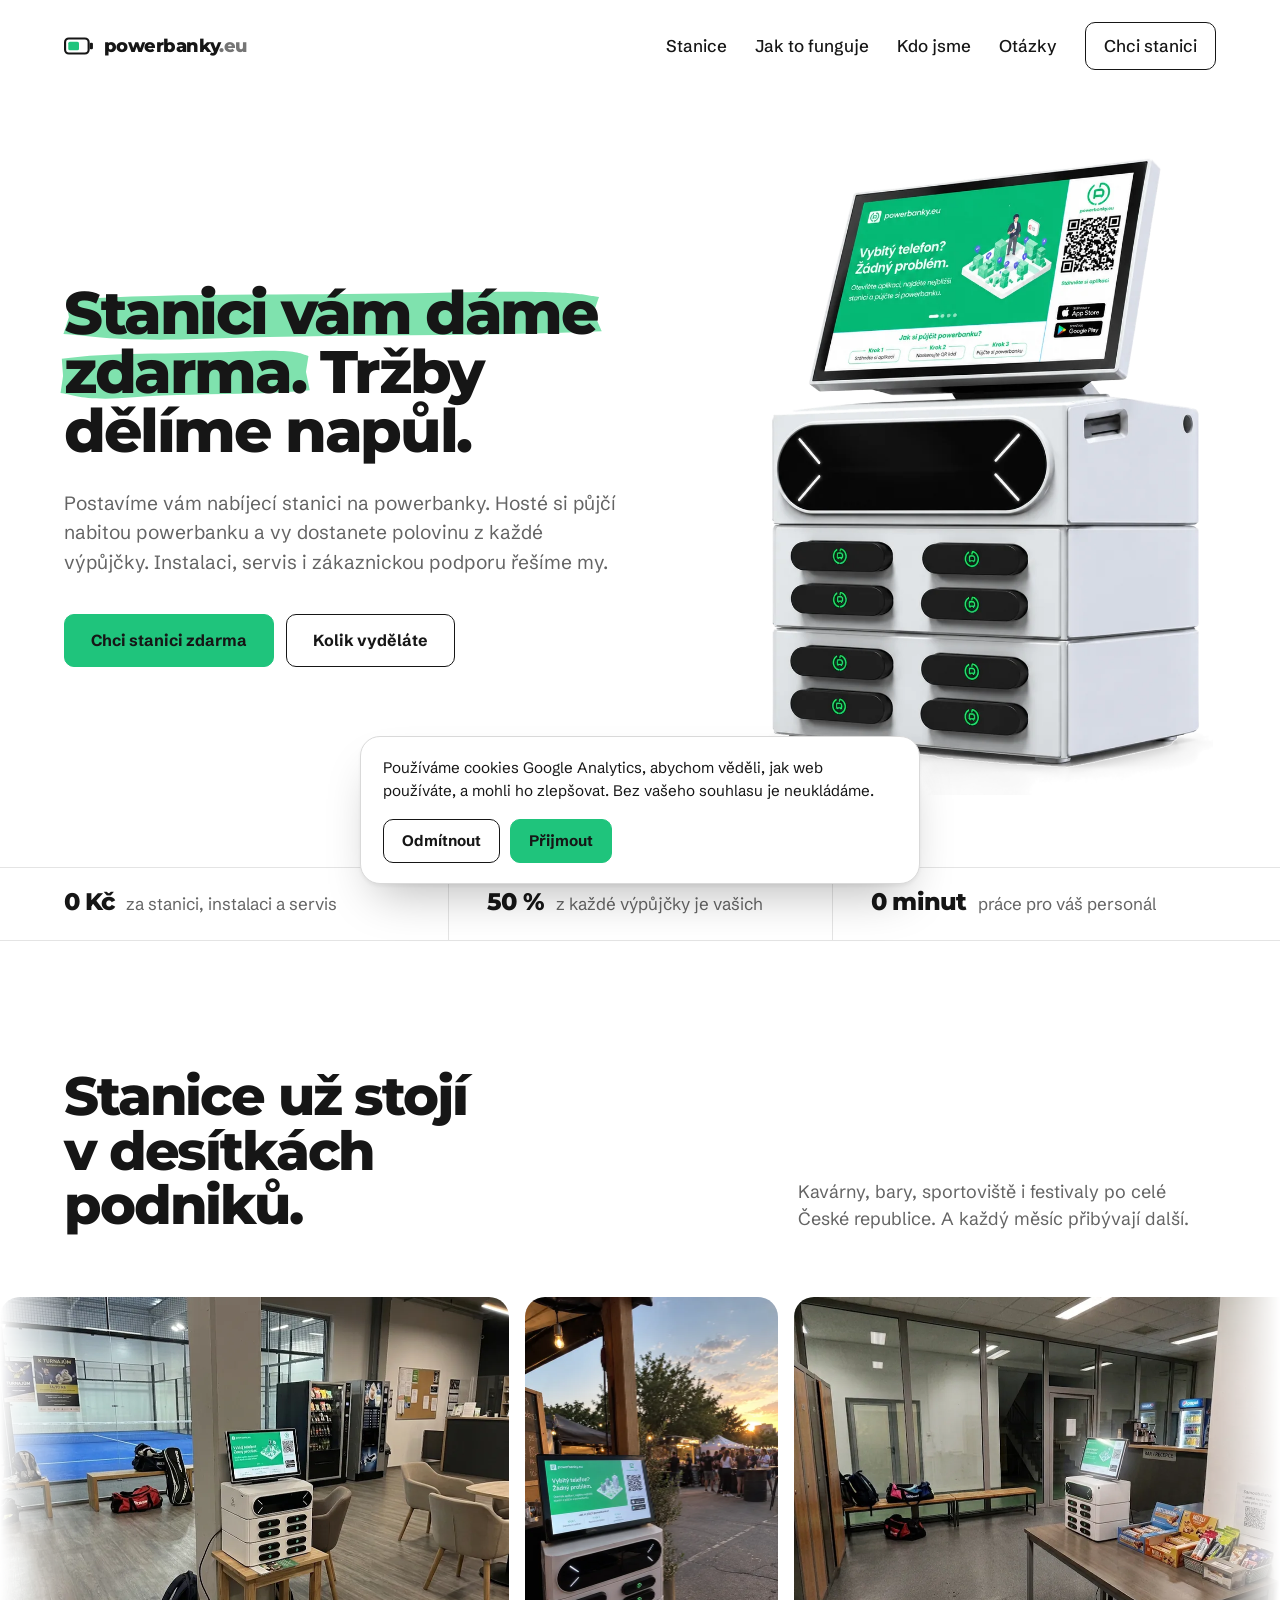
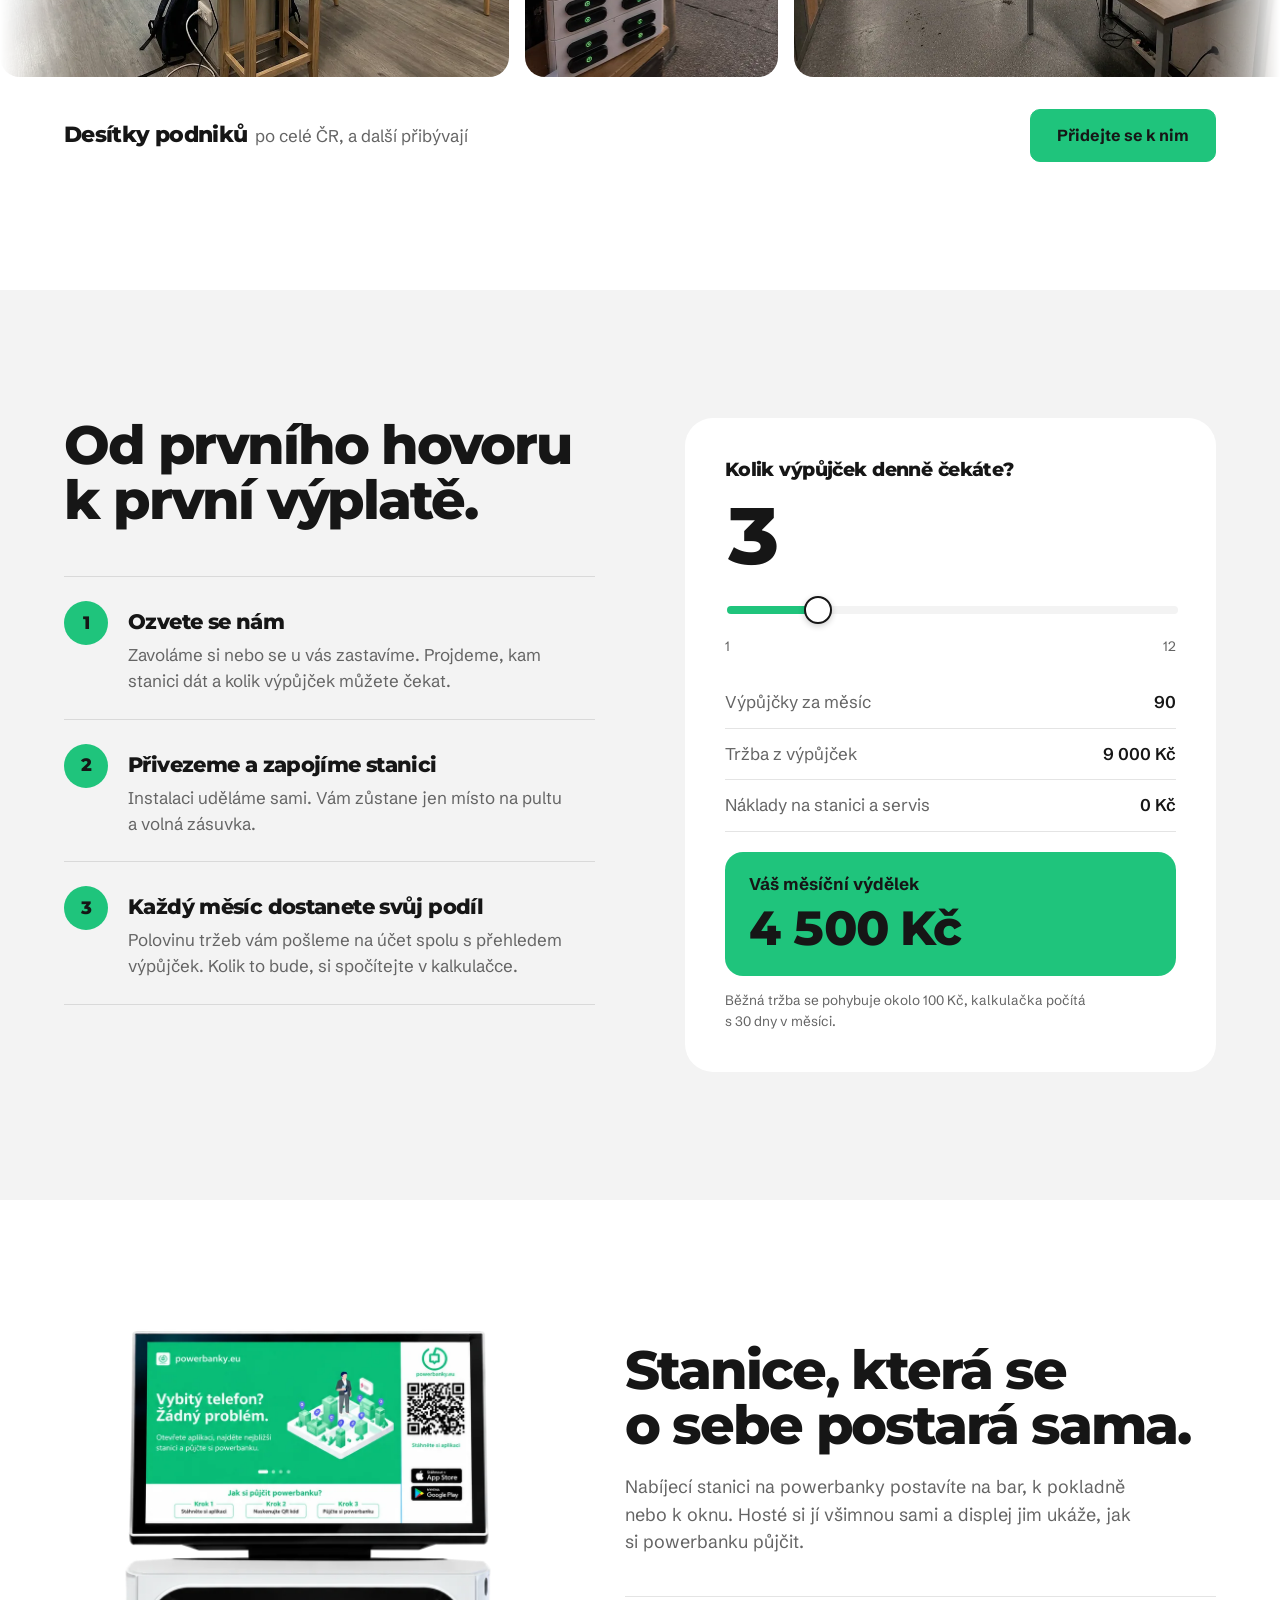
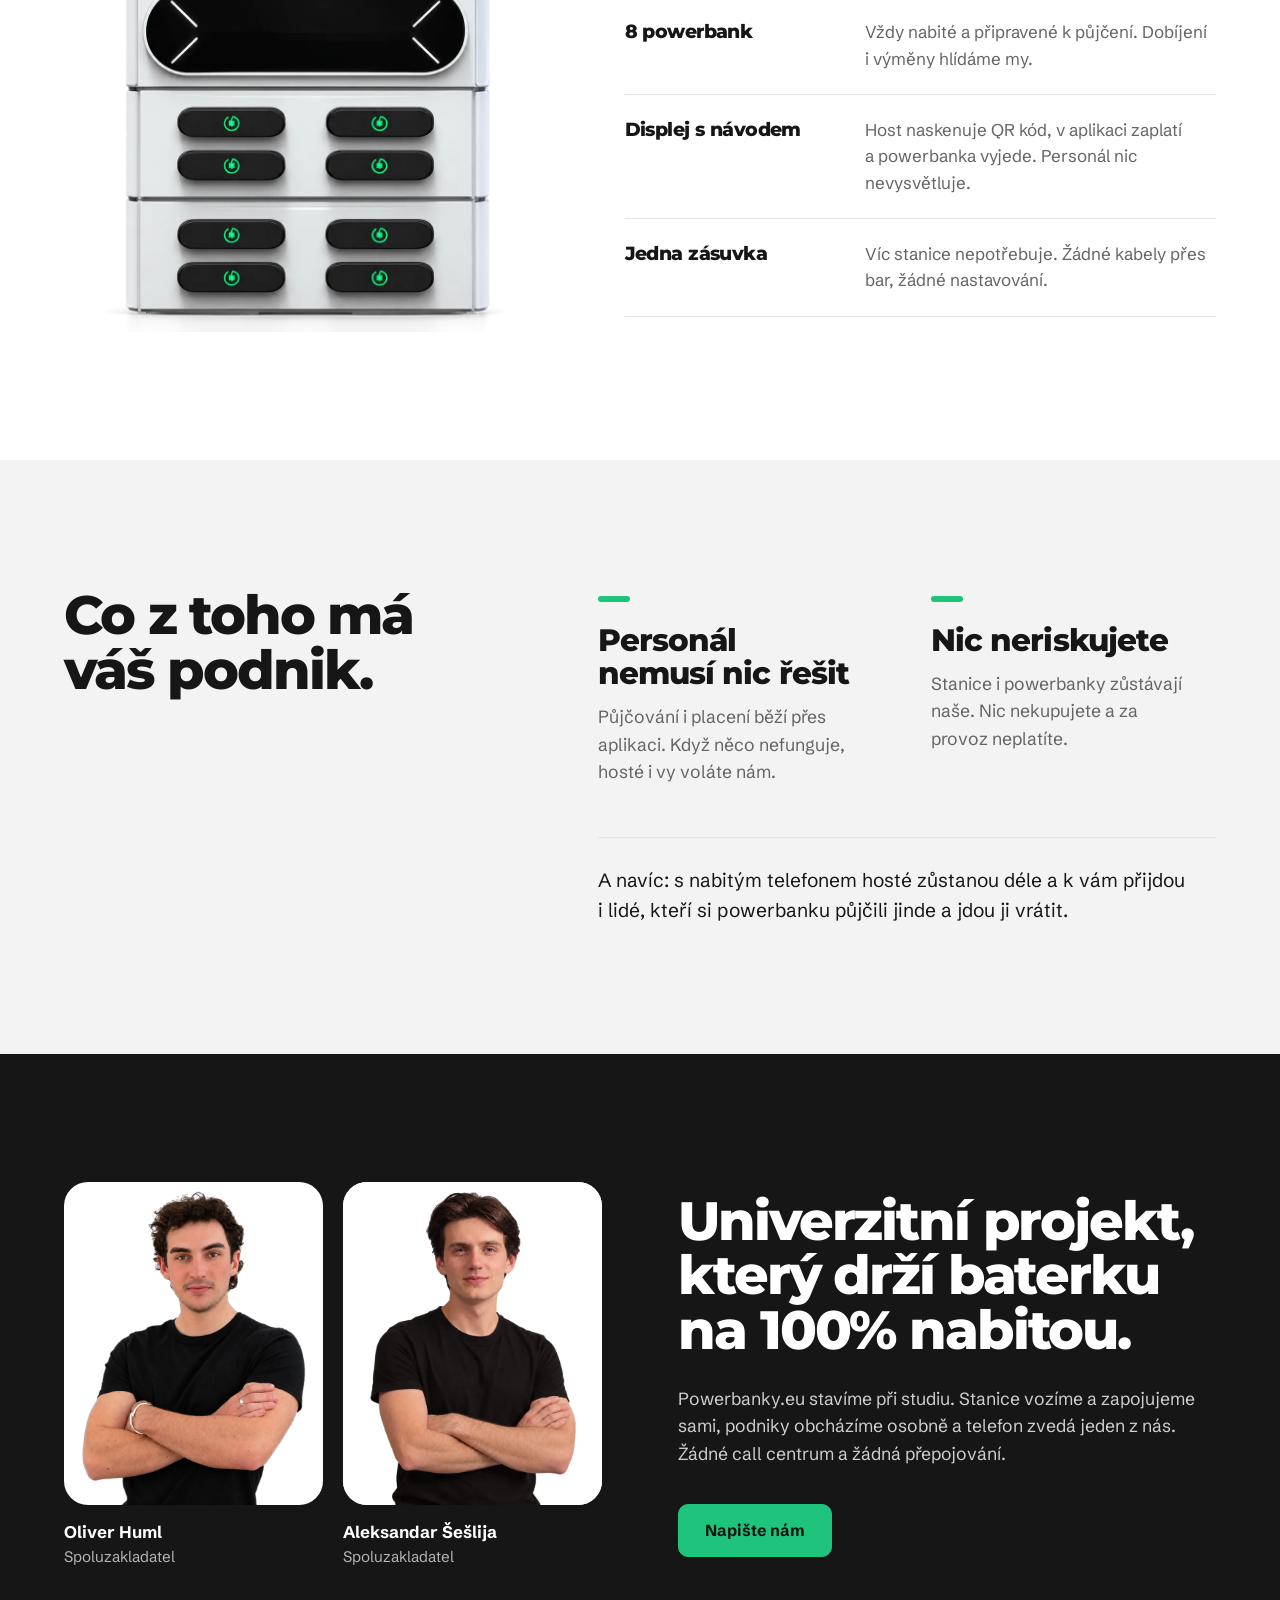
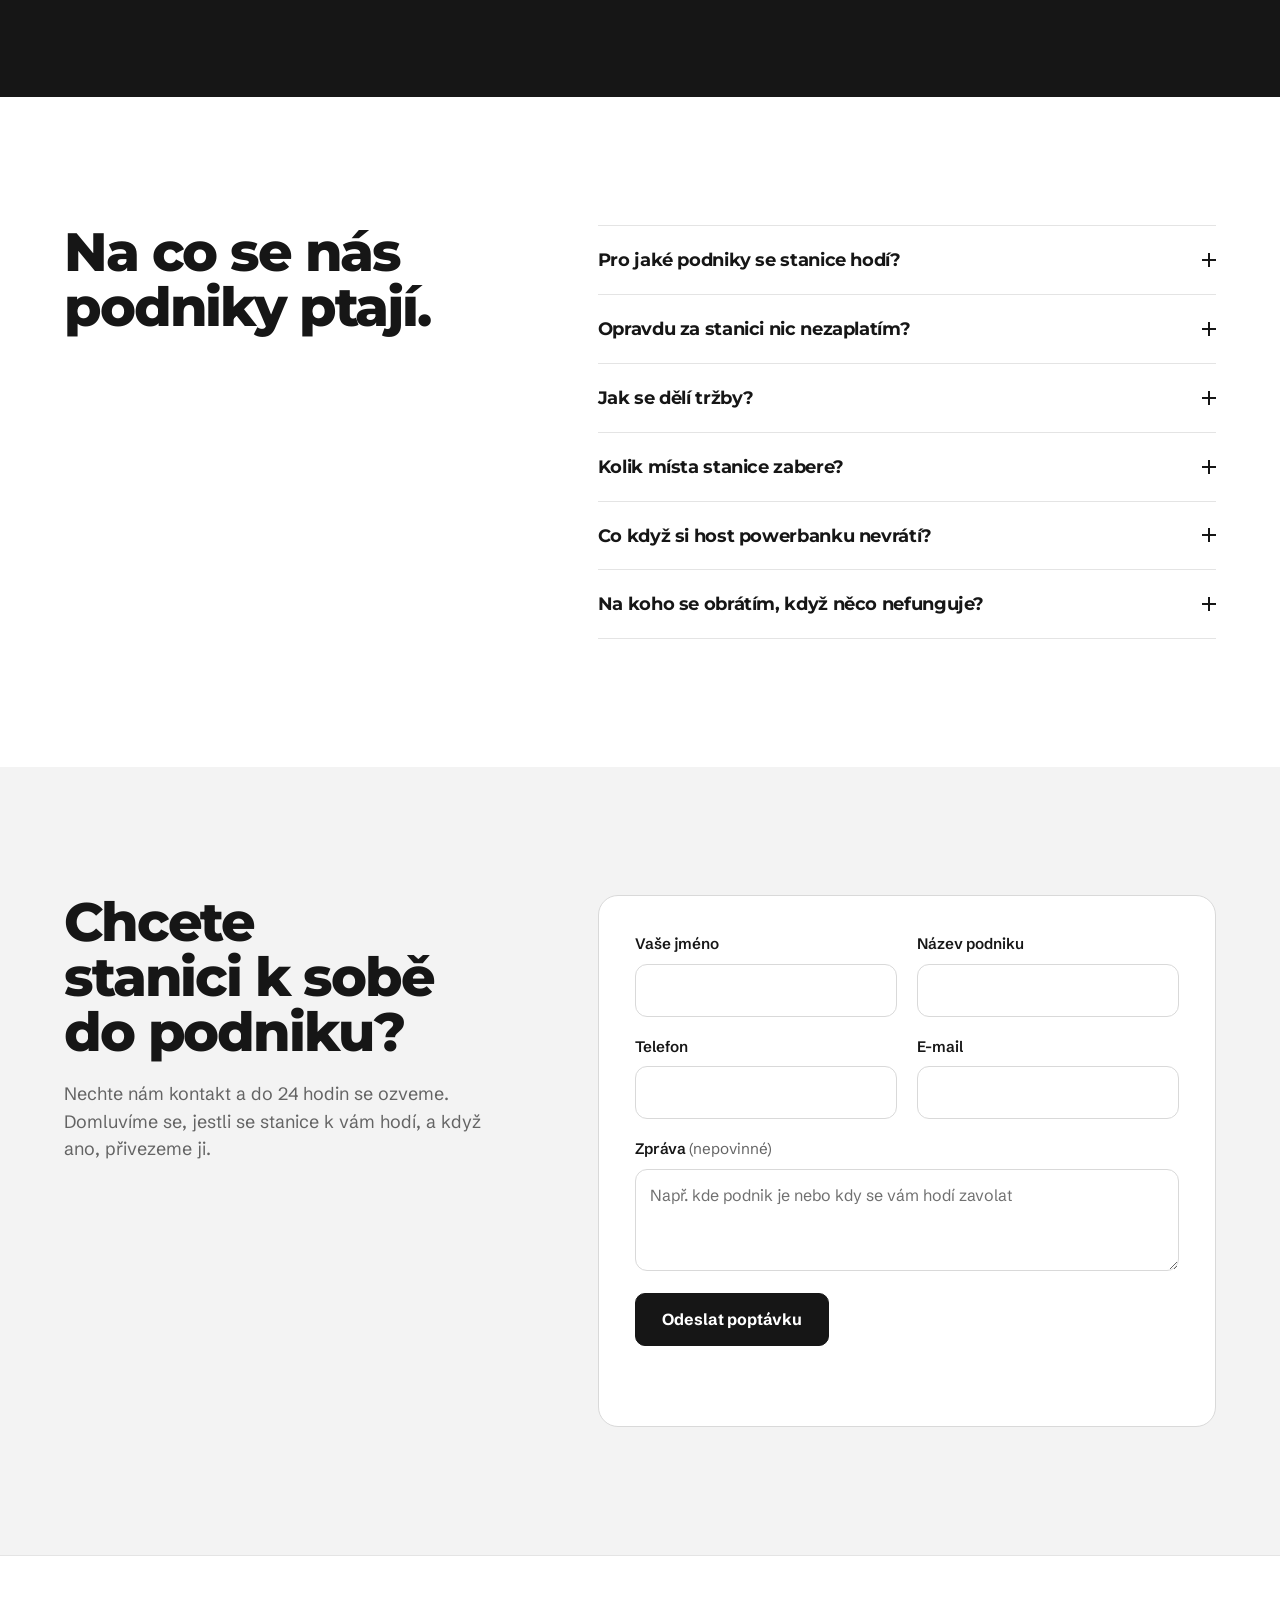
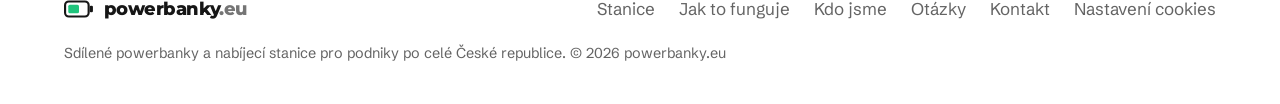
==== commit 0a18e4c8: "Cookie consent bar with Google Consent Mode v2 - GA4 defaults to denied storage; no cookies until 'P" ====
--- a/index.html
+++ b/index.html
@@ -1,6 +1,21 @@
 <!doctype html>
 <html lang="cs">
 <head>
+  <!-- Google tag (gtag.js) -->
+  <script async src="https://www.googletagmanager.com/gtag/js?id=G-C74QYE07C7"></script>
+  <script>
+    window.dataLayer = window.dataLayer || [];
+    function gtag(){dataLayer.push(arguments);}
+    // Consent Mode v2: nothing is stored until the visitor agrees (cookie lišta in script.js)
+    gtag('consent', 'default', { analytics_storage: 'denied', ad_storage: 'denied', ad_user_data: 'denied', ad_personalization: 'denied', wait_for_update: 500 });
+    try {
+      var c = JSON.parse(localStorage.getItem('pb-consent') || 'null');
+      if (c && c.analytics === true && Date.now() - c.t < 182 * 864e5) gtag('consent', 'update', { analytics_storage: 'granted' });
+    } catch (e) {}
+    gtag('js', new Date());
+
+    gtag('config', 'G-C74QYE07C7');
+  </script>
   <meta charset="utf-8">
   <meta name="viewport" content="width=device-width, initial-scale=1">
   <title>Nabíjecí stanice na powerbanky pro podniky zdarma | powerbanky.eu</title>
@@ -457,11 +472,20 @@
         <a href="#kdo-jsme">Kdo jsme</a>
         <a href="#otazky">Otázky</a>
         <a href="#kontakt">Kontakt</a>
+        <button class="footer-consent" type="button" id="consent-open">Nastavení cookies</button>
       </nav>
       <p class="footer-note">Sdílené powerbanky a&nbsp;nabíjecí stanice pro podniky po celé České republice. © 2026 powerbanky.eu</p>
     </div>
   </footer>
 
+  <section class="consent" id="consent" aria-label="Souhlas s cookies" hidden>
+    <p>Používáme cookies Google Analytics, abychom věděli, jak web používáte, a mohli ho zlepšovat. Bez vašeho souhlasu je neukládáme.</p>
+    <div class="consent-actions">
+      <button class="btn btn--ghost" type="button" data-consent="deny">Odmítnout</button>
+      <button class="btn btn--green" type="button" data-consent="allow">Přijmout</button>
+    </div>
+  </section>
+
   <script src="script.js"></script>
 </body>
 </html>
--- a/styles.css
+++ b/styles.css
@@ -237,6 +237,16 @@
 .footer-links a:hover { color: var(--ink); text-decoration: underline; text-underline-offset: 4px; }
 .footer-note { color: var(--muted); font-size: .9rem; }
 
+/* ---------- Cookie consent ---------- */
+.consent { position: fixed; z-index: 60; left: 16px; right: 16px; bottom: 16px; max-width: 560px; margin-inline: auto; display: flex; flex-wrap: wrap; align-items: center; gap: 16px 24px; padding: 20px 22px; background: #fff; color: var(--ink); border: 1px solid var(--grey); border-radius: var(--radius); box-shadow: 0 2px 4px rgba(0,0,0,.06), 0 24px 48px -16px rgba(0,0,0,.28); animation: consent-in .4s cubic-bezier(.16,1,.3,1) both; }
+.consent[hidden] { display: none; }
+.consent p { flex: 1 1 280px; font-size: .95rem; line-height: 1.5; }
+.consent-actions { display: flex; gap: 10px; flex: 0 0 auto; }
+.consent .btn { padding: 12px 18px; font-size: .95rem; }
+@keyframes consent-in { from { opacity: 0; transform: translateY(16px); } }
+.footer-consent { padding: 12px 0; margin-block: -12px; border: 0; background: none; color: var(--muted); font: inherit; cursor: pointer; }
+.footer-consent:hover { color: var(--ink); text-decoration: underline; text-underline-offset: 4px; }
+
 /* ---------- Tap targets (≥44px without shifting layout) ---------- */
 .logo, .footer-links a { padding-block: 12px; margin-block: -12px; }
 .footer-links a { display: inline-block; }
@@ -263,6 +273,9 @@
   .team-people { max-width: 560px; }
 }
 @media (max-width: 600px) {
+  .consent { left: 12px; right: 12px; bottom: 12px; padding: 18px; }
+  .consent-actions { width: 100%; }
+  .consent-actions .btn { flex: 1; }
   .actions { flex-wrap: nowrap; gap: 8px; }
   .actions .btn { flex: 1 1 auto; padding: 15px 10px; font-size: .95rem; white-space: nowrap; }
   .station-grid { gap: 0; }
@@ -281,6 +294,7 @@
 }
 
 @media (prefers-reduced-motion: reduce) {
+  .consent { animation: none; }
   .form-success .check, .form-success .check-ring, .form-success .check-tick { animation: none !important; }
   .form-success .check-ring { stroke-dashoffset: 0; fill-opacity: 1; }
   .form-success .check-tick { stroke-dashoffset: 0; }
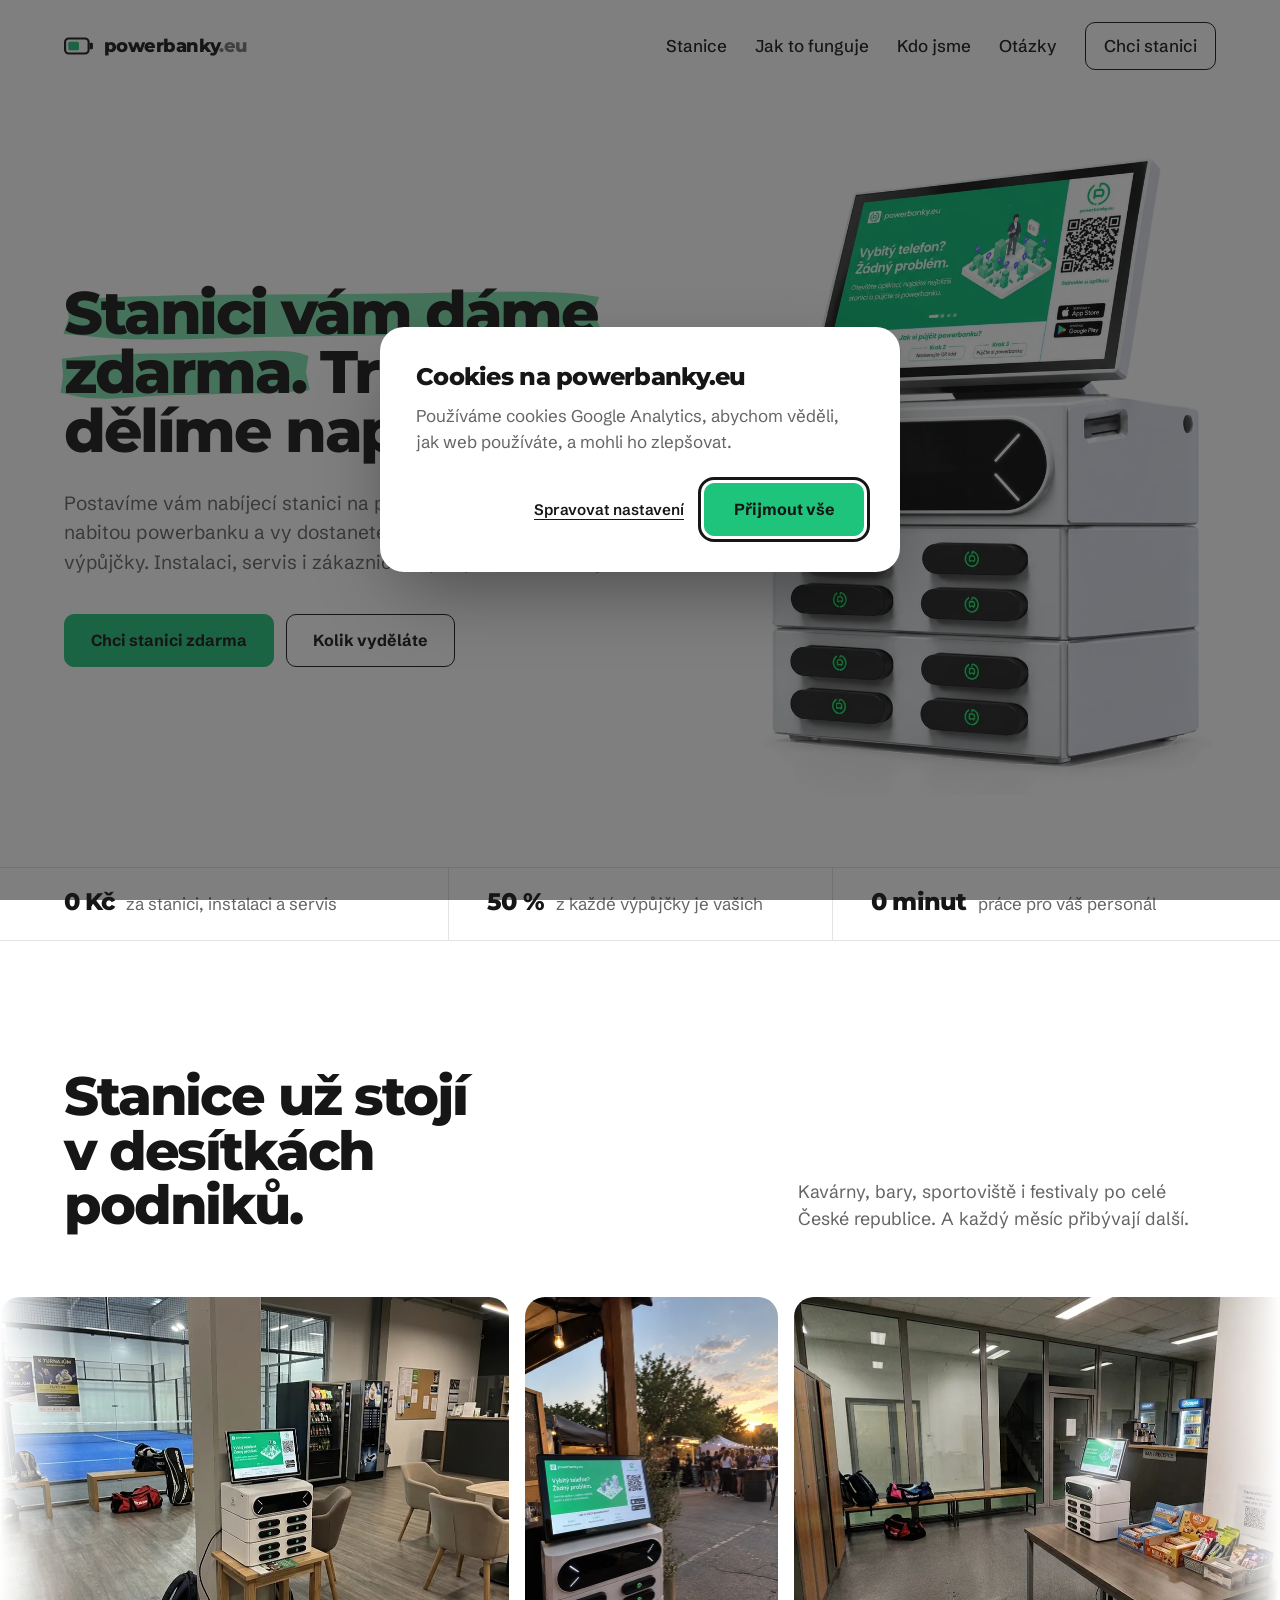
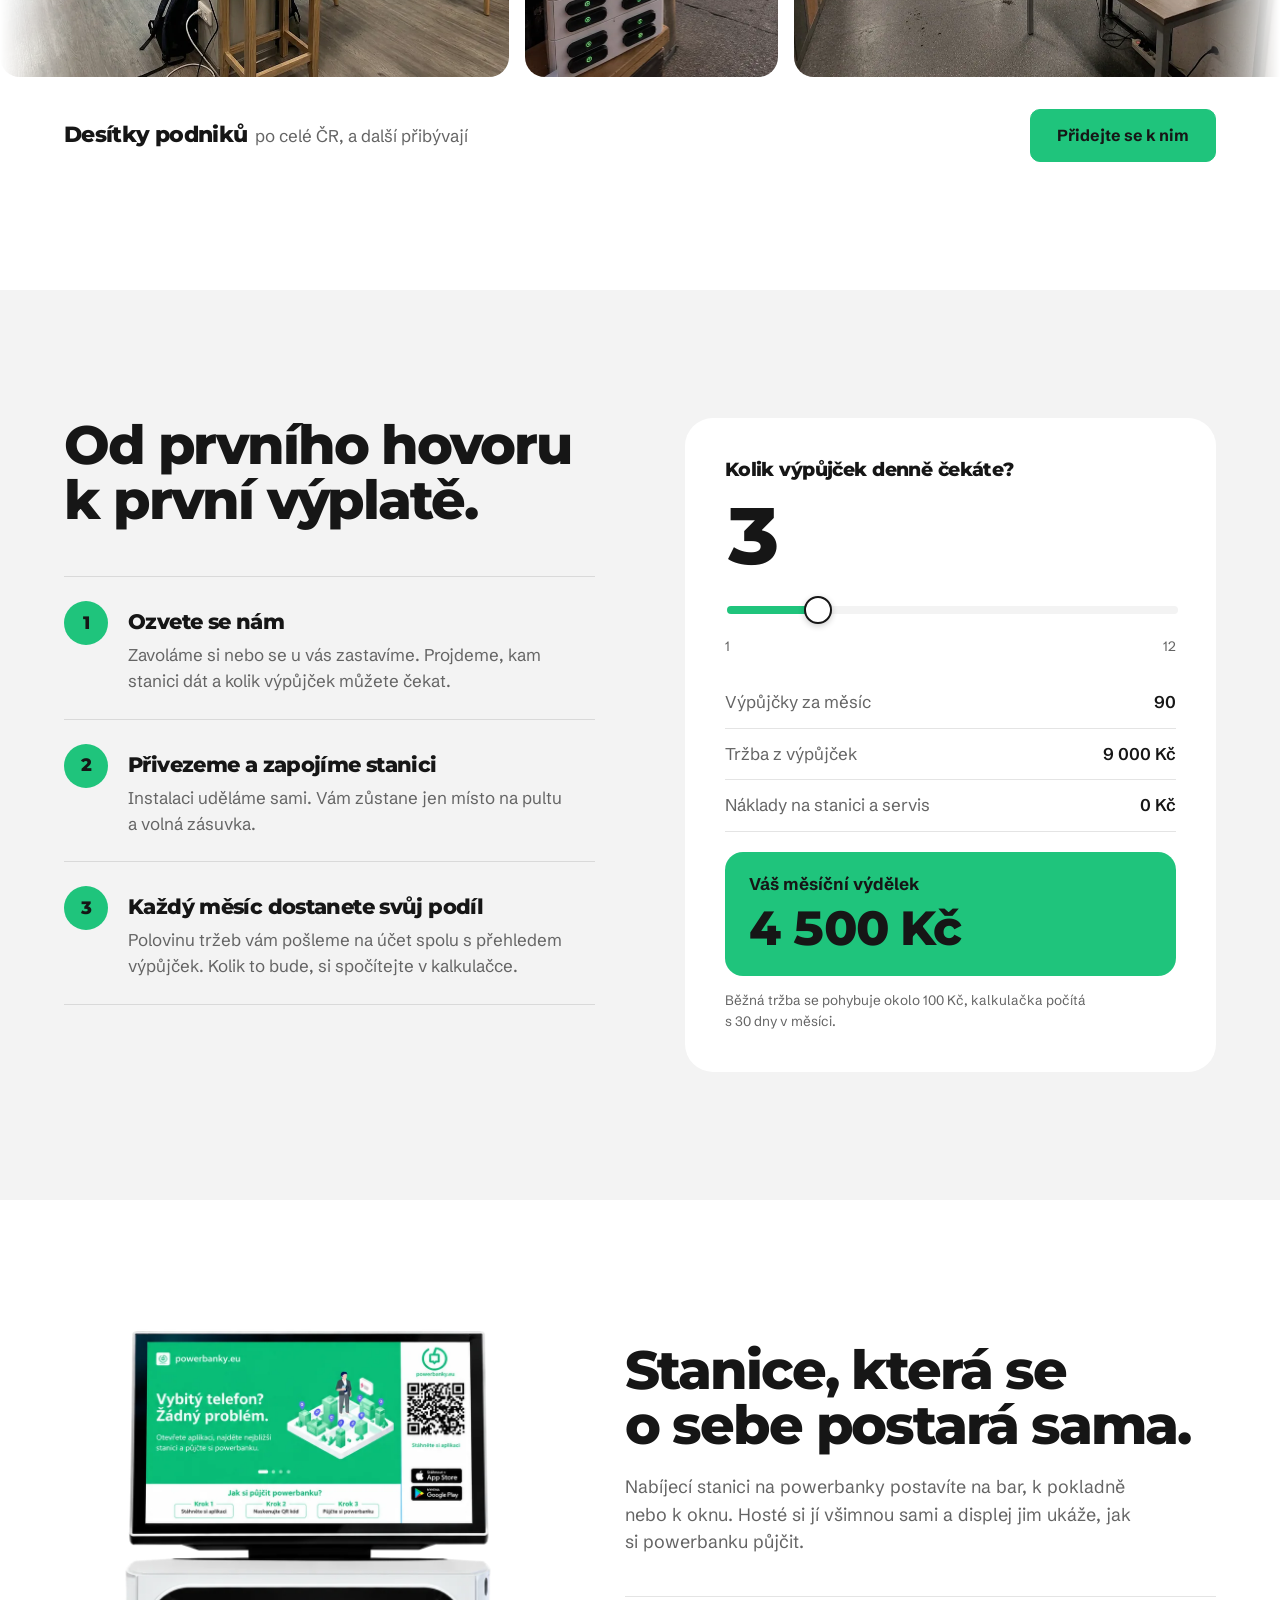
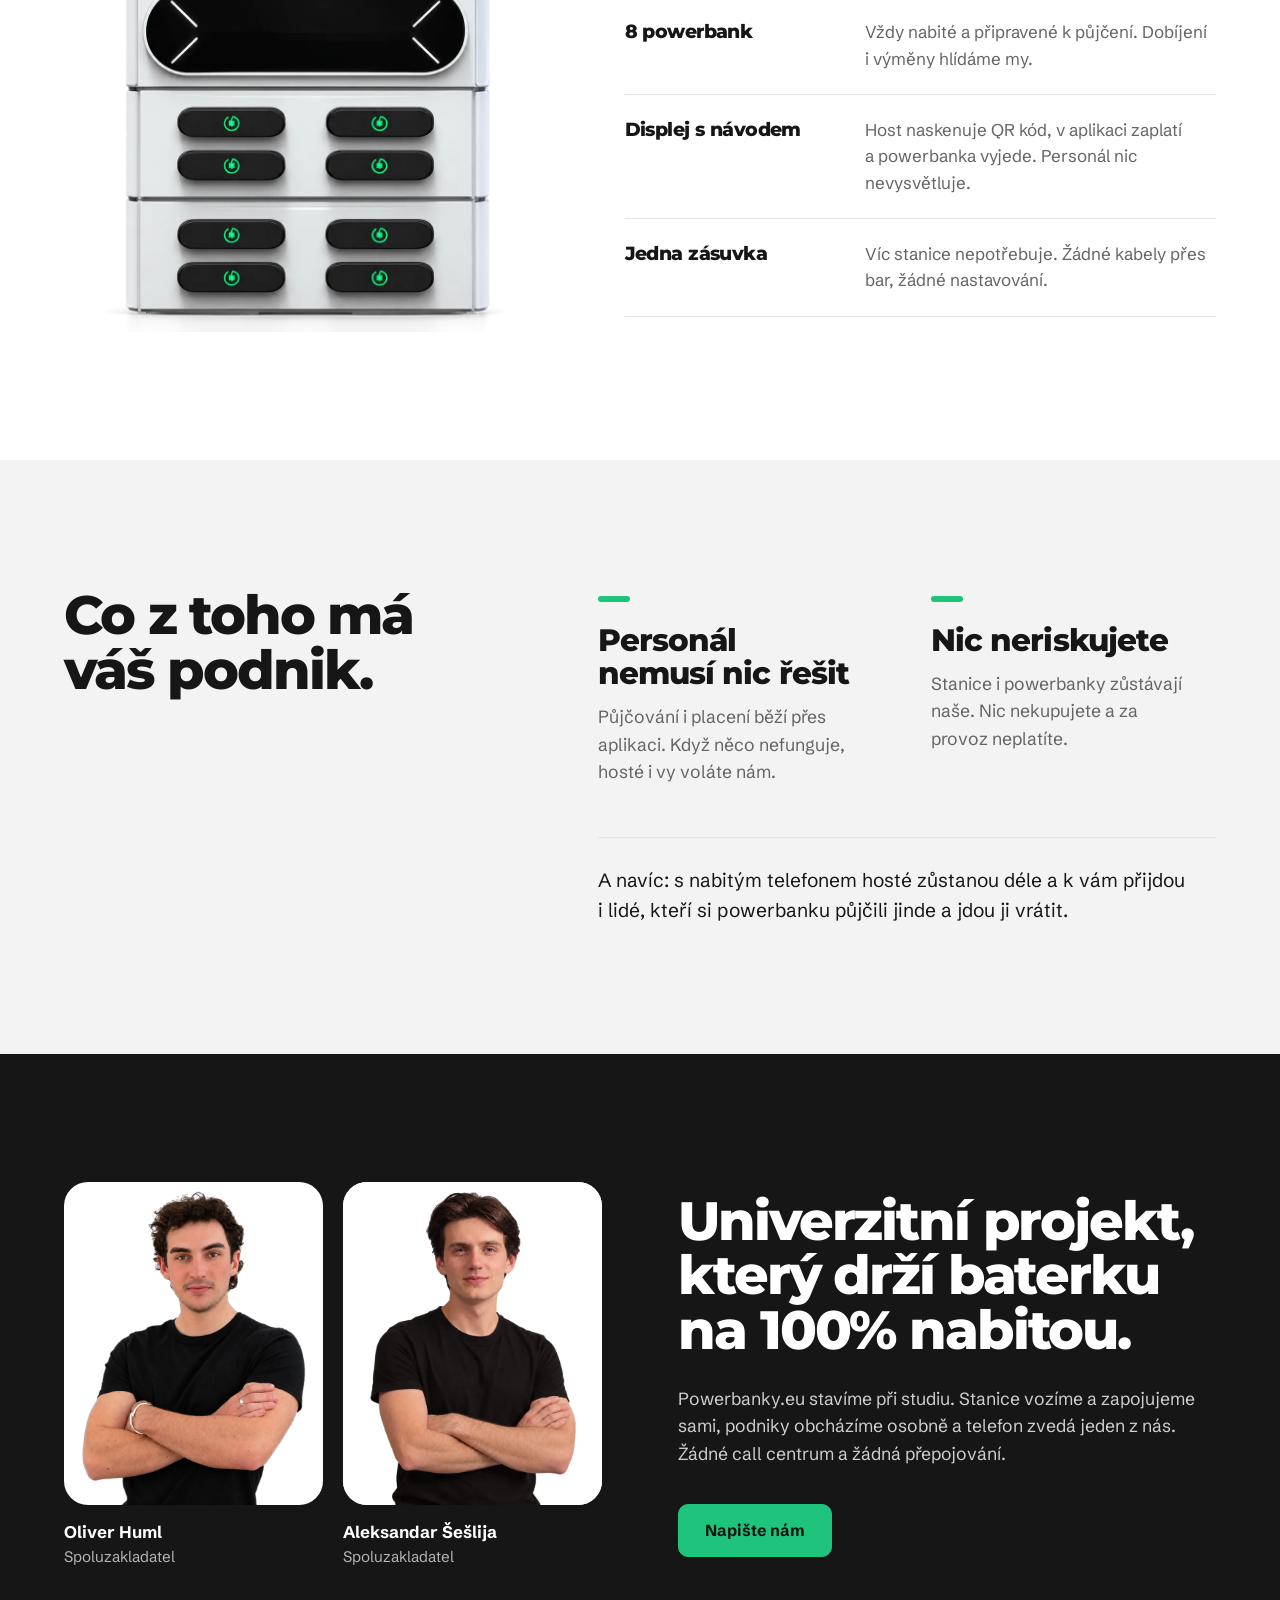
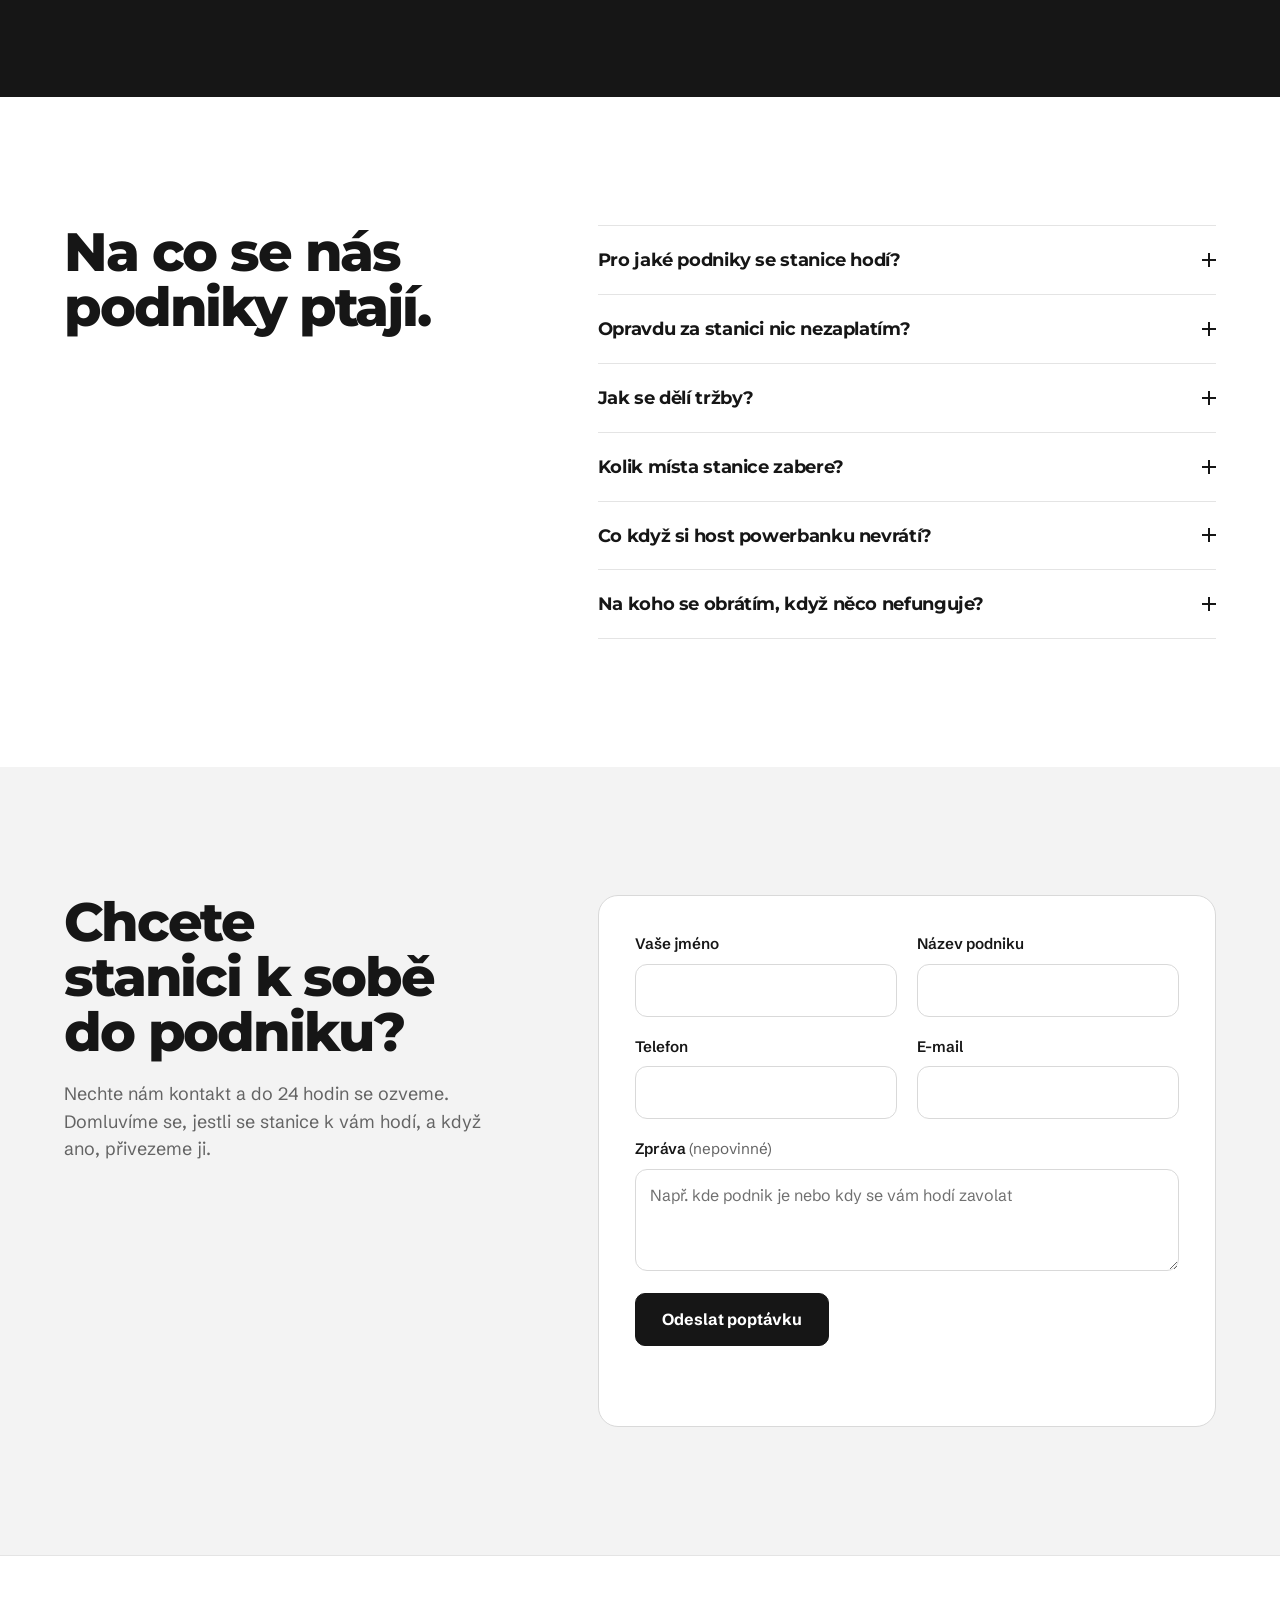
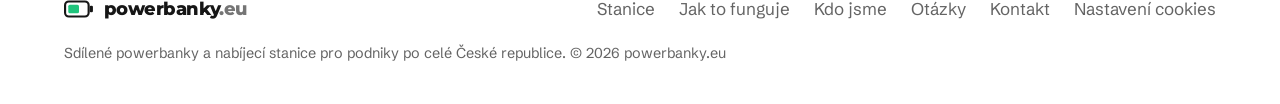
==== commit af05b98a: "Cookie consent: centered dialog with 'Přijmout vše' + 'Spravovat nastavení' - First layer: accept-al" ====
--- a/index.html
+++ b/index.html
@@ -478,13 +478,33 @@
     </div>
   </footer>
 
-  <section class="consent" id="consent" aria-label="Souhlas s cookies" hidden>
-    <p>Používáme cookies Google Analytics, abychom věděli, jak web používáte, a mohli ho zlepšovat. Bez vašeho souhlasu je neukládáme.</p>
-    <div class="consent-actions">
-      <button class="btn btn--ghost" type="button" data-consent="deny">Odmítnout</button>
-      <button class="btn btn--green" type="button" data-consent="allow">Přijmout</button>
+  <dialog class="consent" id="consent" aria-labelledby="consent-title">
+    <div class="consent-main">
+      <h2 id="consent-title">Cookies na powerbanky.eu</h2>
+      <p>Používáme cookies Google Analytics, abychom věděli, jak web používáte, a&nbsp;mohli ho zlepšovat.</p>
+      <div class="consent-actions">
+        <button class="consent-link" type="button" data-consent="manage">Spravovat nastavení</button>
+        <button class="btn btn--green" type="button" data-consent="allow">Přijmout vše</button>
+      </div>
     </div>
-  </section>
+    <form class="consent-settings" method="dialog" hidden>
+      <h2>Nastavení cookies</h2>
+      <ul class="consent-types">
+        <li>
+          <label class="switch"><input type="checkbox" checked disabled><span aria-hidden="true"></span></label>
+          <div><strong>Nezbytné</strong><p>Potřebné pro fungování webu a&nbsp;uložení této volby. Nelze vypnout.</p></div>
+        </li>
+        <li>
+          <label class="switch"><input type="checkbox" id="consent-analytics" checked><span aria-hidden="true"></span></label>
+          <div><label for="consent-analytics"><strong>Analytické</strong></label><p>Google Analytics: anonymní statistiky návštěvnosti, které nám pomáhají web zlepšovat.</p></div>
+        </li>
+      </ul>
+      <div class="consent-actions">
+        <button class="btn btn--ghost" type="button" data-consent="save">Uložit nastavení</button>
+        <button class="btn btn--green" type="button" data-consent="allow">Přijmout vše</button>
+      </div>
+    </form>
+  </dialog>
 
   <script src="script.js"></script>
 </body>
--- a/styles.css
+++ b/styles.css
@@ -237,13 +237,32 @@
 .footer-links a:hover { color: var(--ink); text-decoration: underline; text-underline-offset: 4px; }
 .footer-note { color: var(--muted); font-size: .9rem; }
 
-/* ---------- Cookie consent ---------- */
-.consent { position: fixed; z-index: 60; left: 16px; right: 16px; bottom: 16px; max-width: 560px; margin-inline: auto; display: flex; flex-wrap: wrap; align-items: center; gap: 16px 24px; padding: 20px 22px; background: #fff; color: var(--ink); border: 1px solid var(--grey); border-radius: var(--radius); box-shadow: 0 2px 4px rgba(0,0,0,.06), 0 24px 48px -16px rgba(0,0,0,.28); animation: consent-in .4s cubic-bezier(.16,1,.3,1) both; }
-.consent[hidden] { display: none; }
-.consent p { flex: 1 1 280px; font-size: .95rem; line-height: 1.5; }
-.consent-actions { display: flex; gap: 10px; flex: 0 0 auto; }
-.consent .btn { padding: 12px 18px; font-size: .95rem; }
-@keyframes consent-in { from { opacity: 0; transform: translateY(16px); } }
+/* ---------- Cookie consent (centered dialog) ---------- */
+.consent { width: min(520px, calc(100% - 32px)); max-height: calc(100svh - 32px); overflow: auto; padding: 0; border: 0; border-radius: 24px; background: #fff; color: var(--ink); box-shadow: 0 30px 80px -20px rgba(0,0,0,.45); }
+.consent::backdrop { background: rgba(22,22,22,.55); }
+.consent[open] { animation: consent-in .35s cubic-bezier(.16,1,.3,1) both; }
+.consent-main, .consent-settings { padding: clamp(24px, 4vw, 36px); }
+.consent-main[hidden], .consent-settings[hidden] { display: none; }
+.consent h2 { font-size: 1.5rem; line-height: 1.15; letter-spacing: -0.03em; max-width: none; }
+.consent-main p { margin-top: 12px; color: var(--muted); }
+.consent-actions { display: flex; flex-wrap: wrap; align-items: center; justify-content: flex-end; gap: 12px 20px; margin-top: 28px; }
+.consent-actions .btn--green { min-width: 160px; }
+.consent-link { padding: 12px 0; border: 0; background: none; color: var(--ink); font: 600 .95rem var(--font-body); text-decoration: underline; text-underline-offset: 4px; cursor: pointer; }
+.consent-link:hover { color: var(--green-deep); }
+.consent-types { margin-top: 20px; border-top: 1px solid var(--line); }
+.consent-types li { display: flex; gap: 16px; align-items: flex-start; padding-block: 16px; border-bottom: 1px solid var(--line); }
+.consent-types p { margin-top: 4px; color: var(--muted); font-size: .92rem; }
+.consent-types label strong { cursor: pointer; }
+.switch { position: relative; flex: none; width: 46px; height: 28px; margin-top: 2px; }
+.switch input { position: absolute; inset: 0; width: 100%; height: 100%; margin: 0; opacity: 0; cursor: pointer; z-index: 1; }
+.switch span { position: absolute; inset: 0; border-radius: 999px; background: var(--grey); transition: background-color .2s ease; }
+.switch span::after { content: ""; position: absolute; top: 3px; left: 3px; width: 22px; height: 22px; border-radius: 50%; background: #fff; box-shadow: 0 1px 3px rgba(0,0,0,.25); transition: transform .2s cubic-bezier(.16,1,.3,1); }
+.switch input:checked + span { background: var(--green); }
+.switch input:checked + span::after { transform: translateX(18px); }
+.switch input:disabled { cursor: not-allowed; }
+.switch input:disabled + span { opacity: .55; }
+.switch input:focus-visible + span { outline: 3px solid var(--ink); outline-offset: 2px; }
+@keyframes consent-in { from { opacity: 0; transform: translateY(12px) scale(.98); } }
 .footer-consent { padding: 12px 0; margin-block: -12px; border: 0; background: none; color: var(--muted); font: inherit; cursor: pointer; }
 .footer-consent:hover { color: var(--ink); text-decoration: underline; text-underline-offset: 4px; }
 
@@ -273,9 +292,9 @@
   .team-people { max-width: 560px; }
 }
 @media (max-width: 600px) {
-  .consent { left: 12px; right: 12px; bottom: 12px; padding: 18px; }
-  .consent-actions { width: 100%; }
-  .consent-actions .btn { flex: 1; }
+  .consent-actions { flex-direction: column-reverse; align-items: stretch; }
+  .consent-actions .btn { width: 100%; }
+  .consent-link { text-align: center; }
   .actions { flex-wrap: nowrap; gap: 8px; }
   .actions .btn { flex: 1 1 auto; padding: 15px 10px; font-size: .95rem; white-space: nowrap; }
   .station-grid { gap: 0; }
@@ -294,7 +313,7 @@
 }
 
 @media (prefers-reduced-motion: reduce) {
-  .consent { animation: none; }
+  .consent[open] { animation: none; }
   .form-success .check, .form-success .check-ring, .form-success .check-tick { animation: none !important; }
   .form-success .check-ring { stroke-dashoffset: 0; fill-opacity: 1; }
   .form-success .check-tick { stroke-dashoffset: 0; }
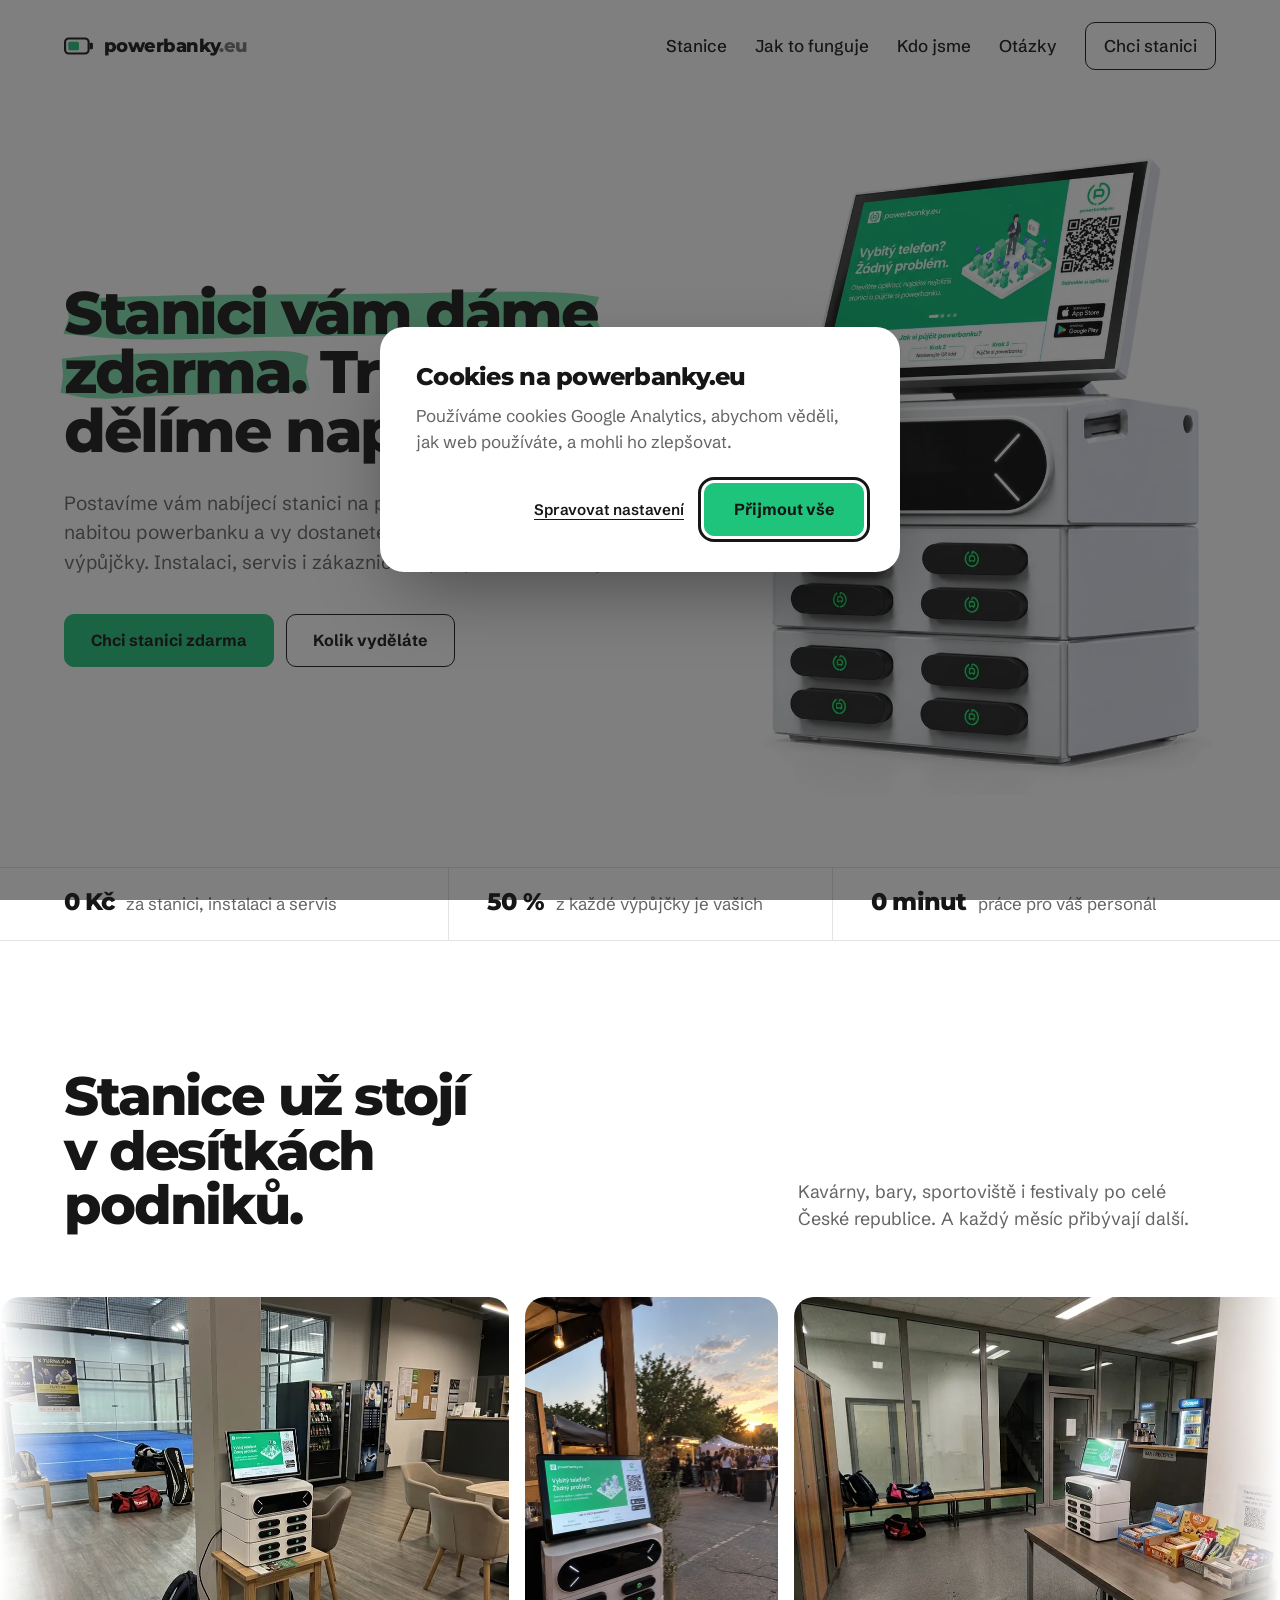
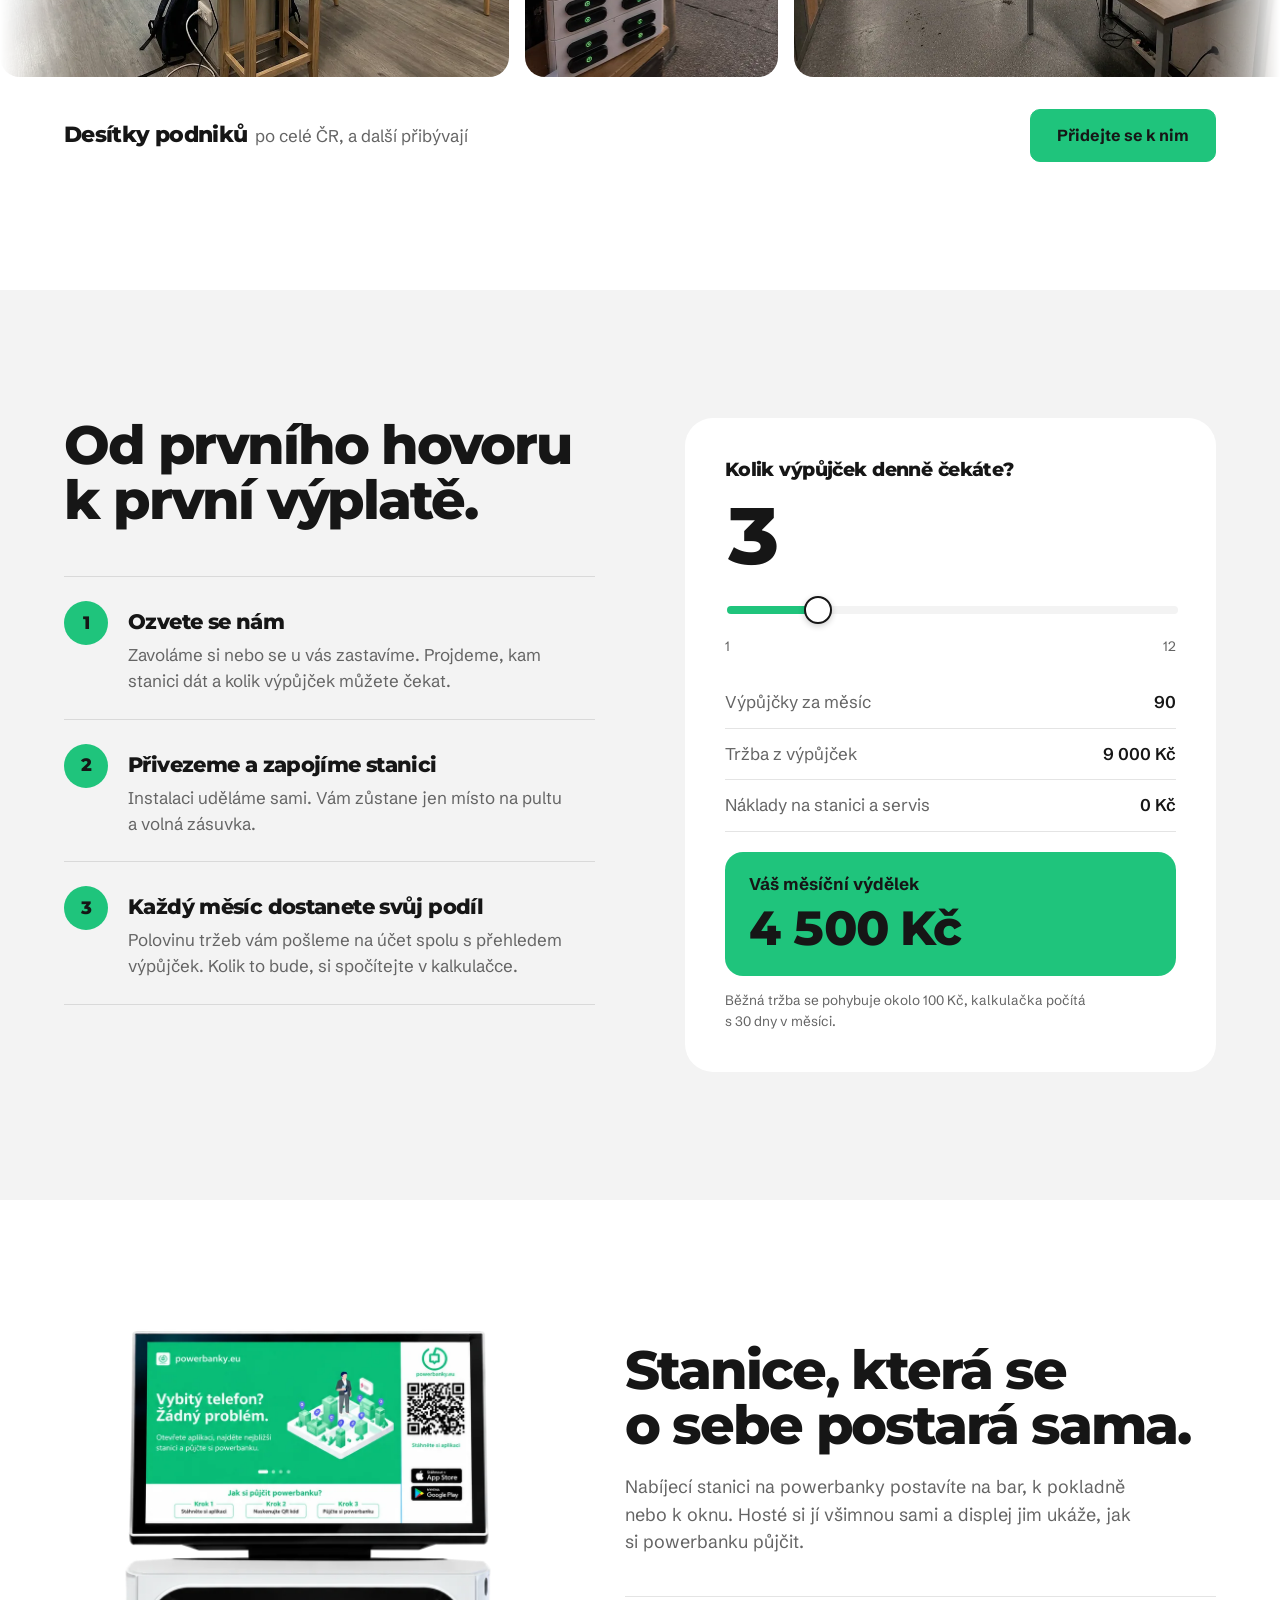
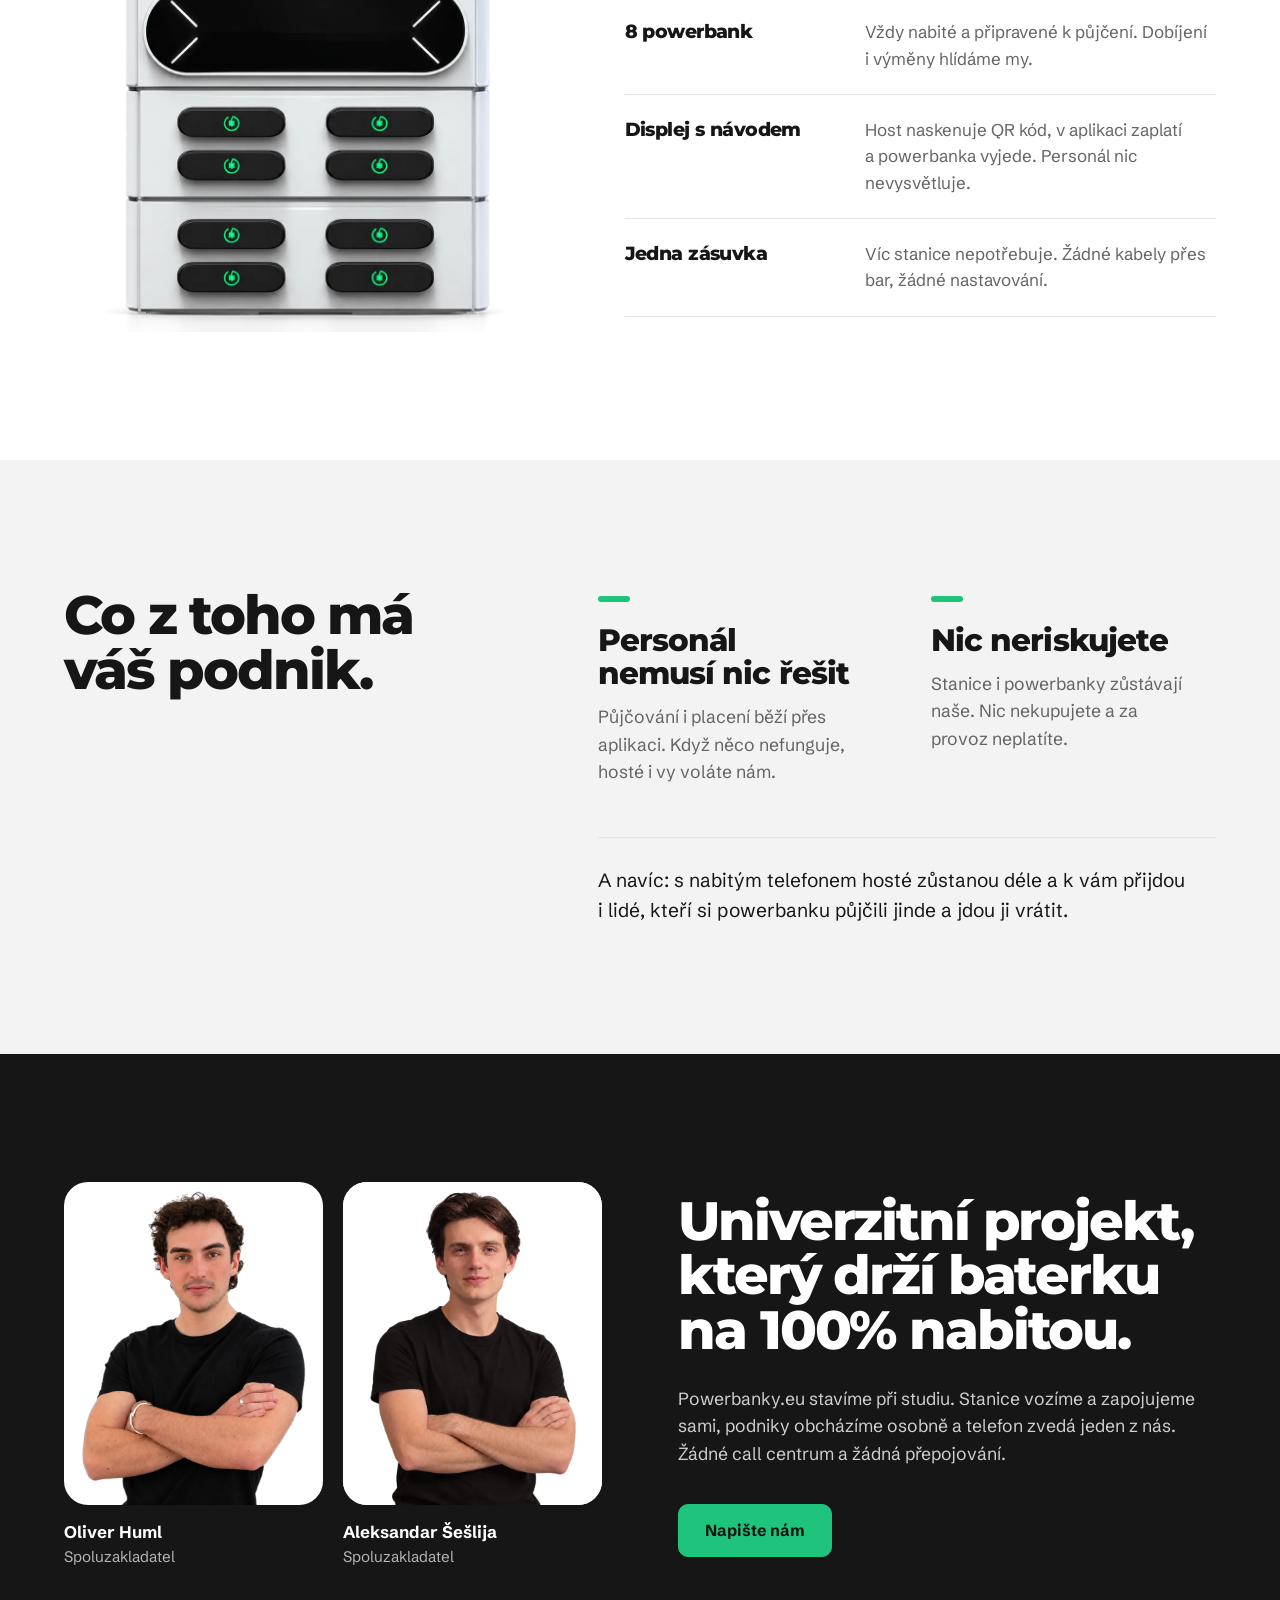
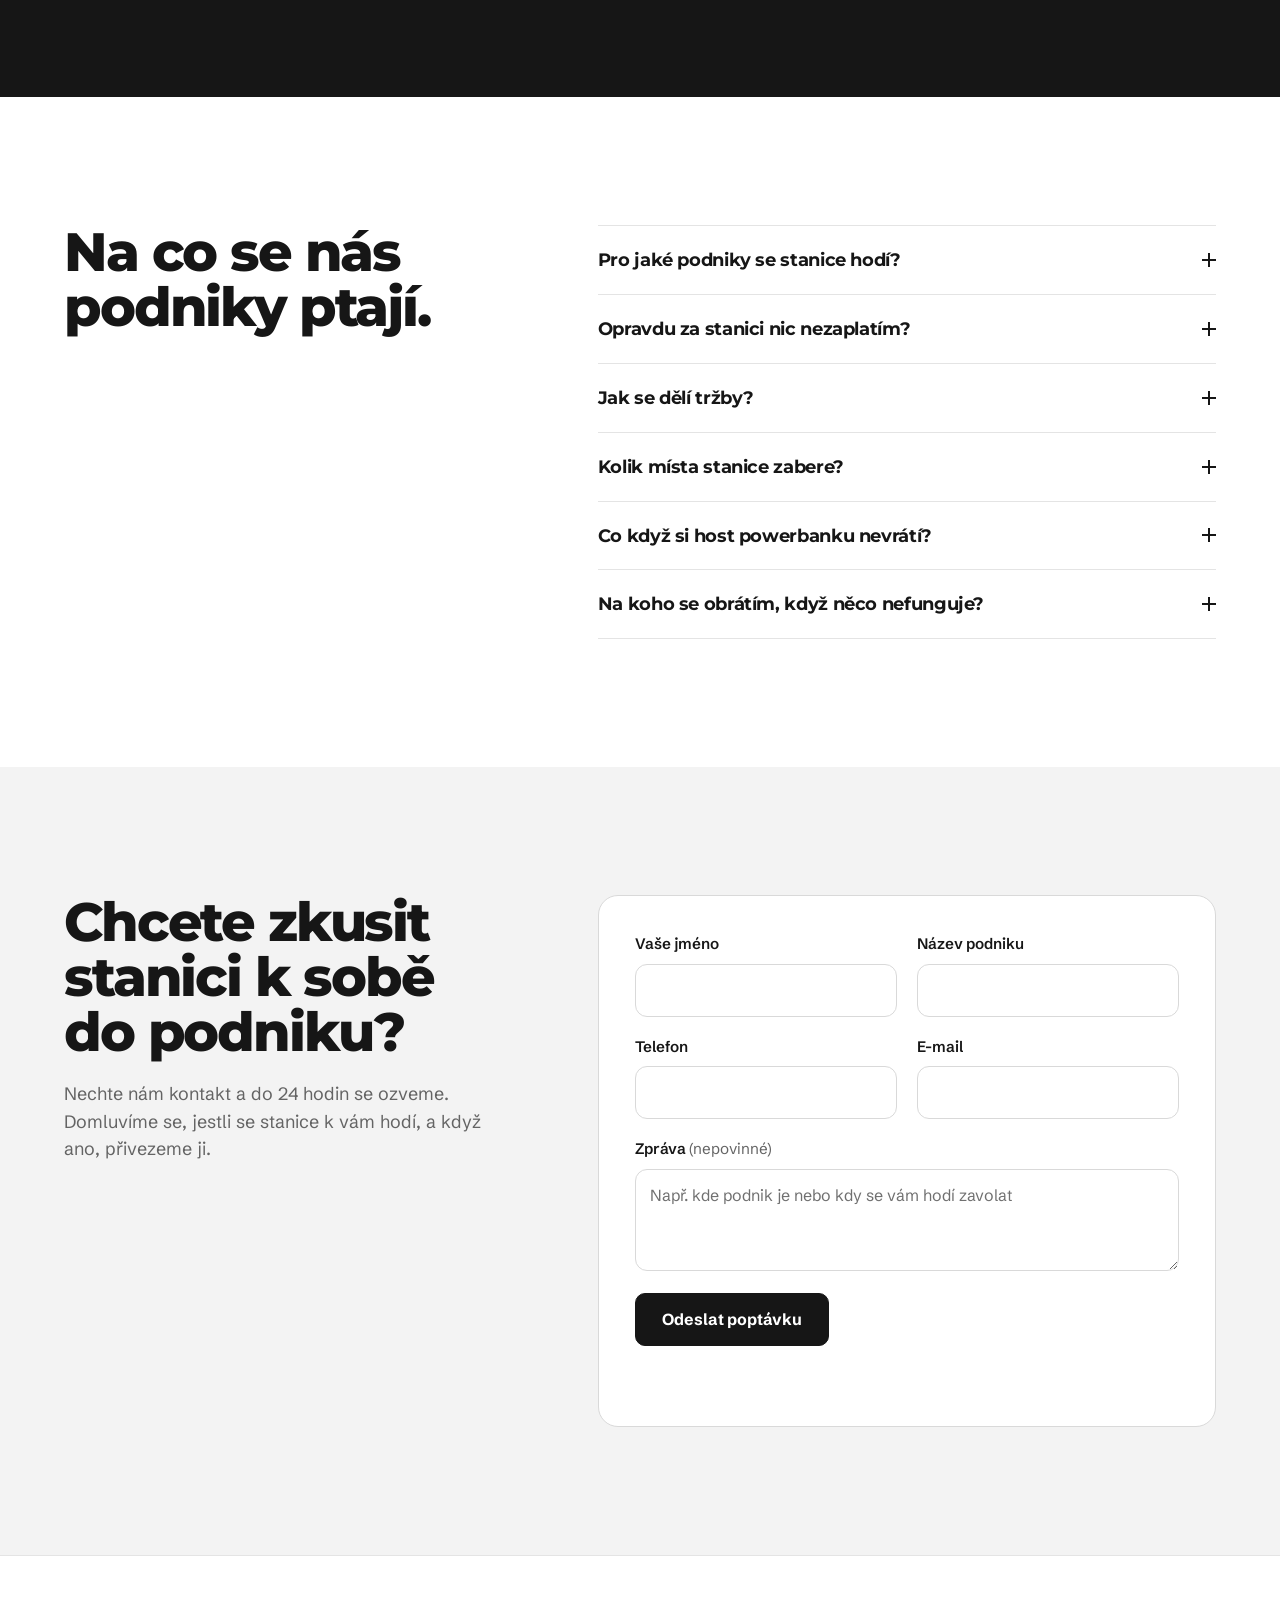
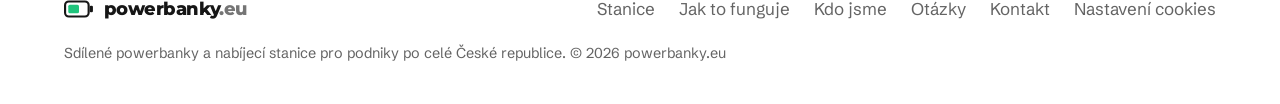
==== commit bb8ea60f: "Contact heading: 'Chcete zkusit stanici k sobě do podniku?' Co-Authored-By: Claude Opus 5.5 <noreply" ====
--- a/index.html
+++ b/index.html
@@ -405,7 +405,7 @@
     <section class="contact" id="kontakt">
       <div class="wrap contact-grid">
         <div class="contact-copy">
-          <h2>Chcete stanici k&nbsp;sobě do podniku?</h2>
+          <h2>Chcete zkusit stanici k&nbsp;sobě do podniku?</h2>
           <p class="section-lead">Nechte nám kontakt a&nbsp;do 24 hodin se ozveme. Domluvíme se, jestli se stanice k&nbsp;vám hodí, a&nbsp;když ano, přivezeme ji.</p>
         </div>
         <div class="contact-box">
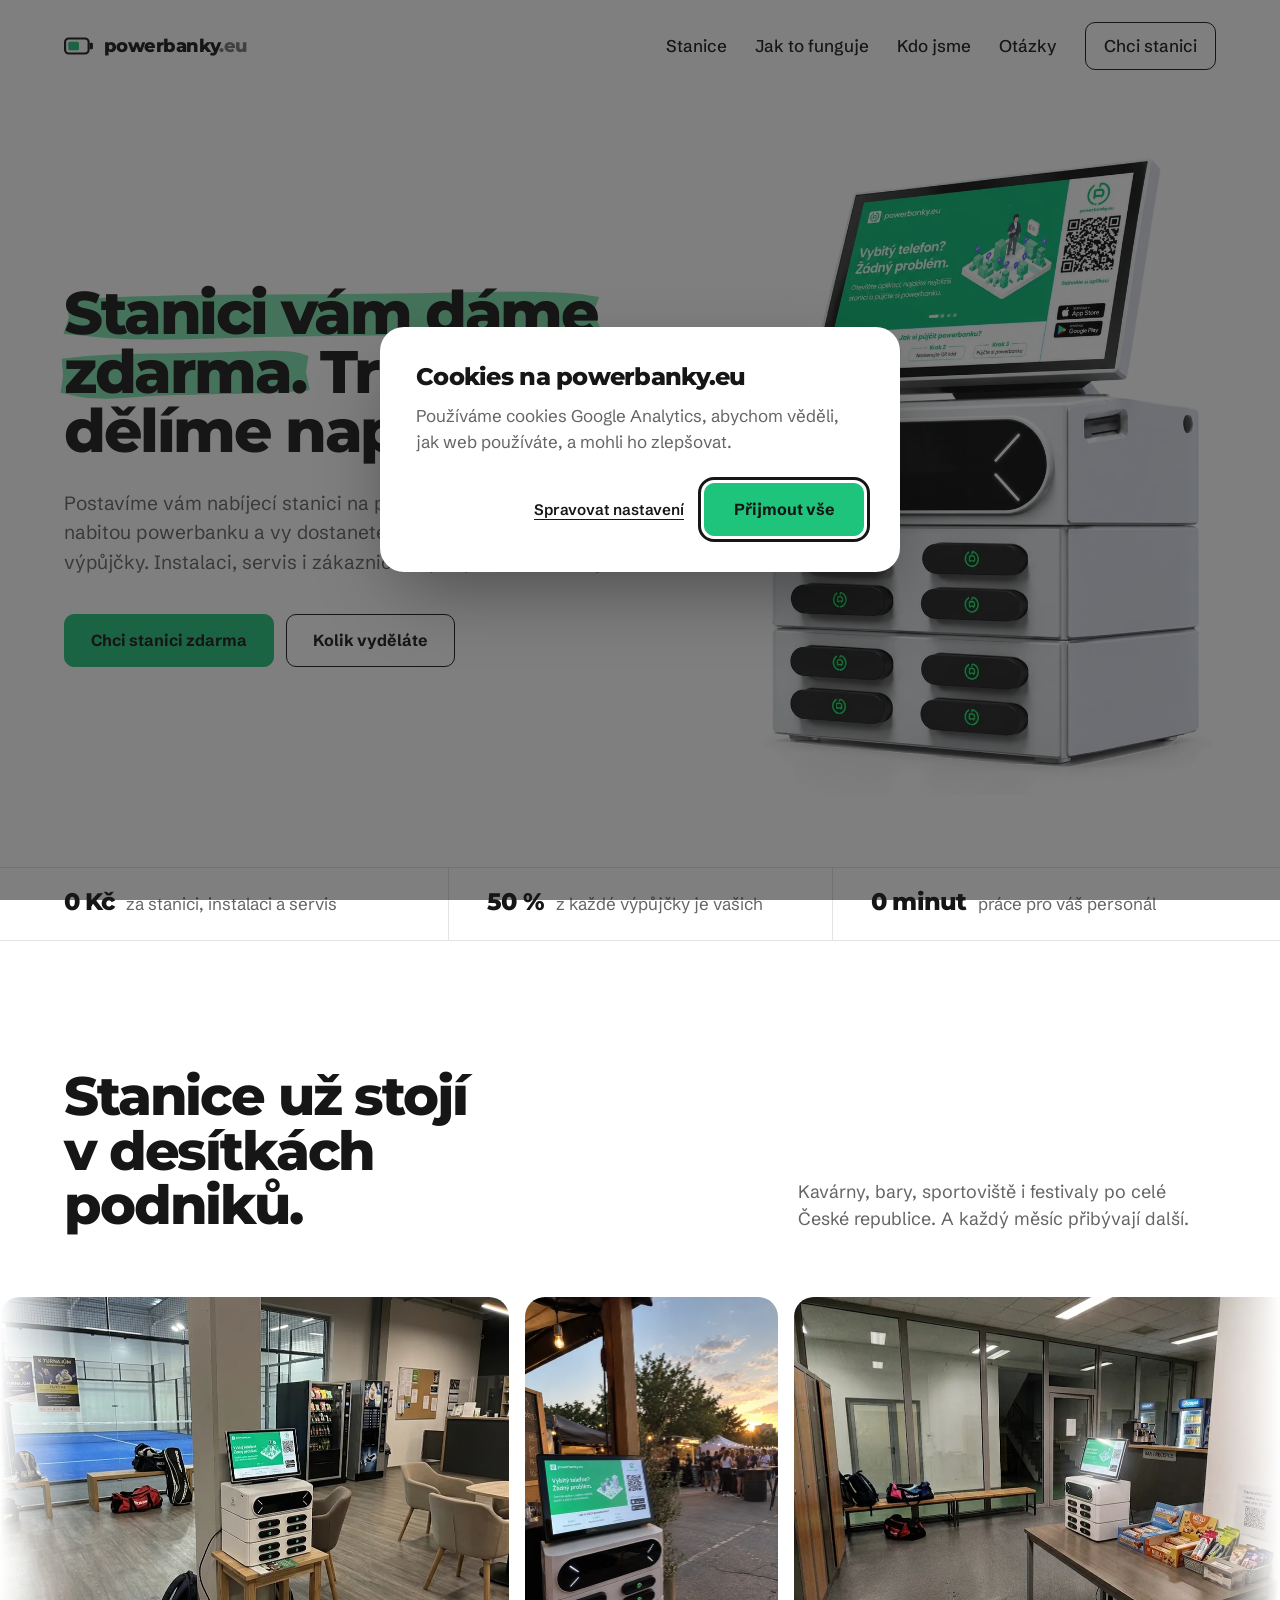
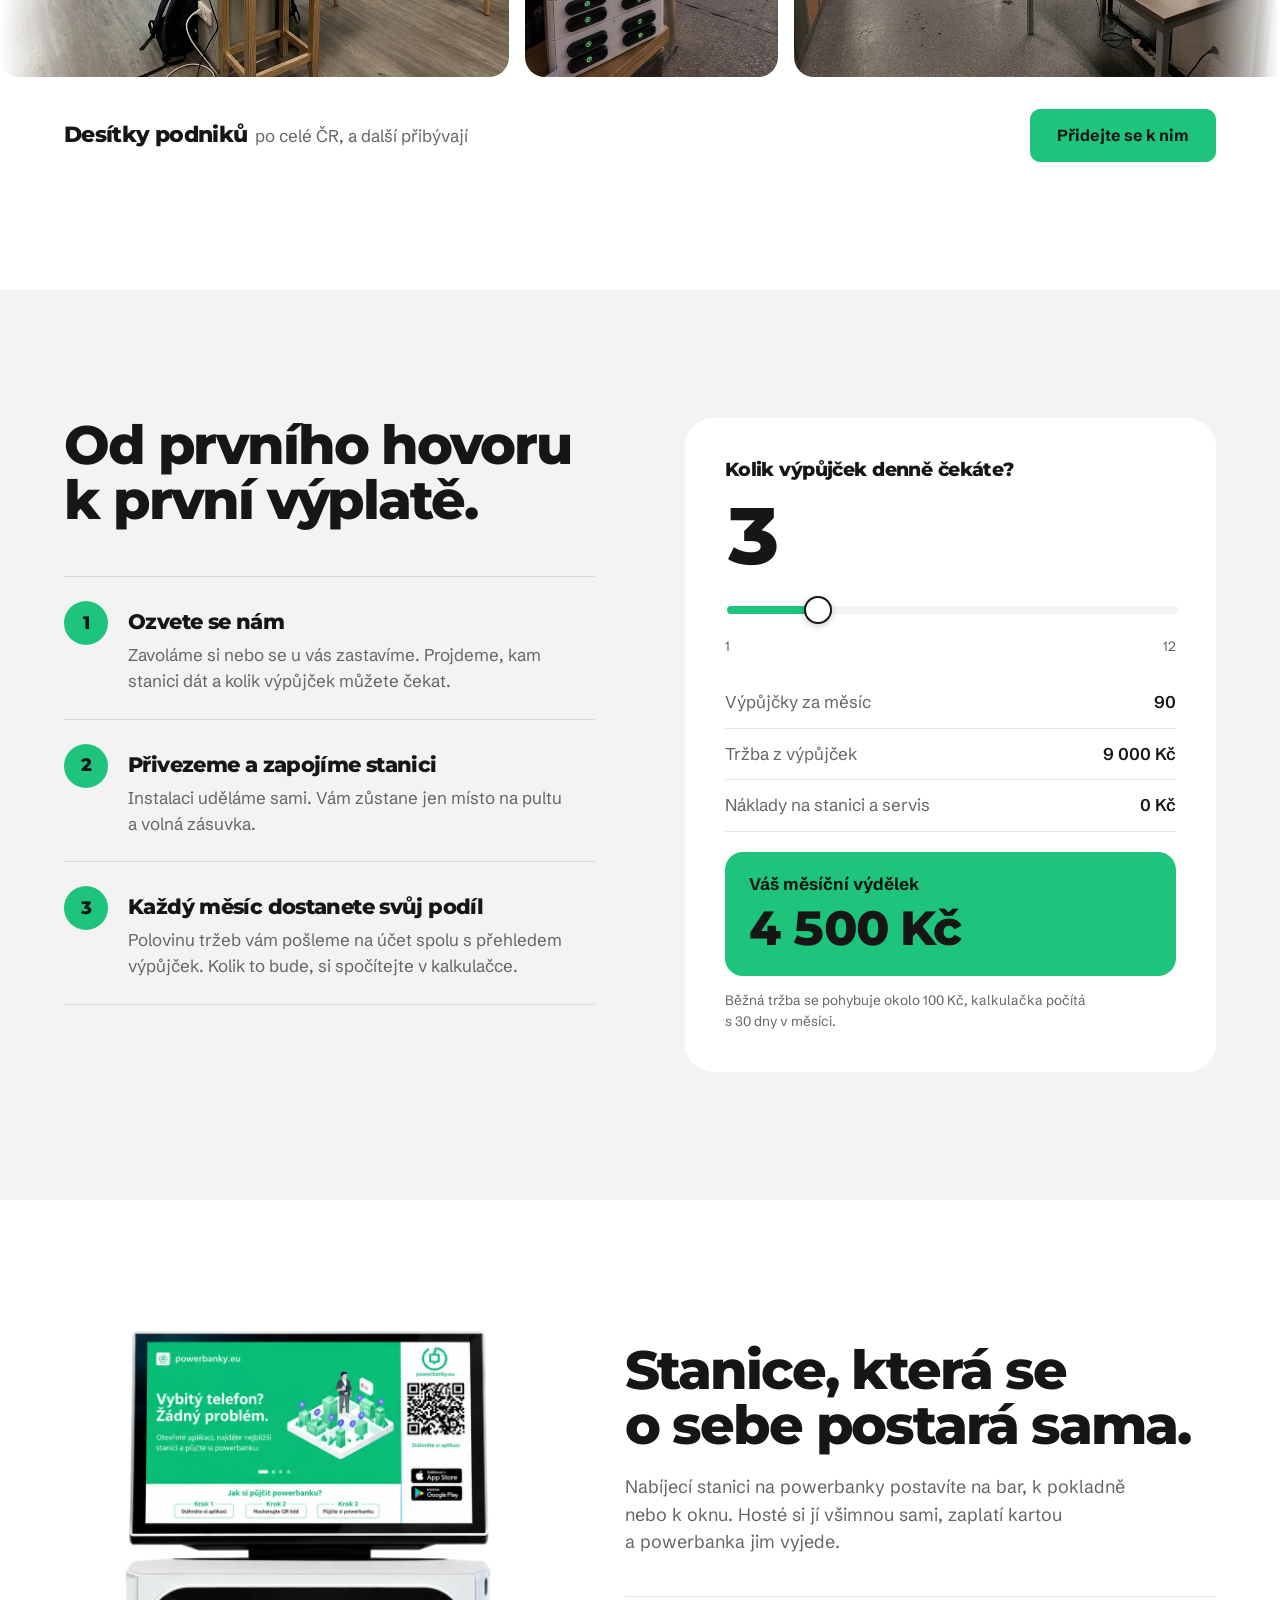
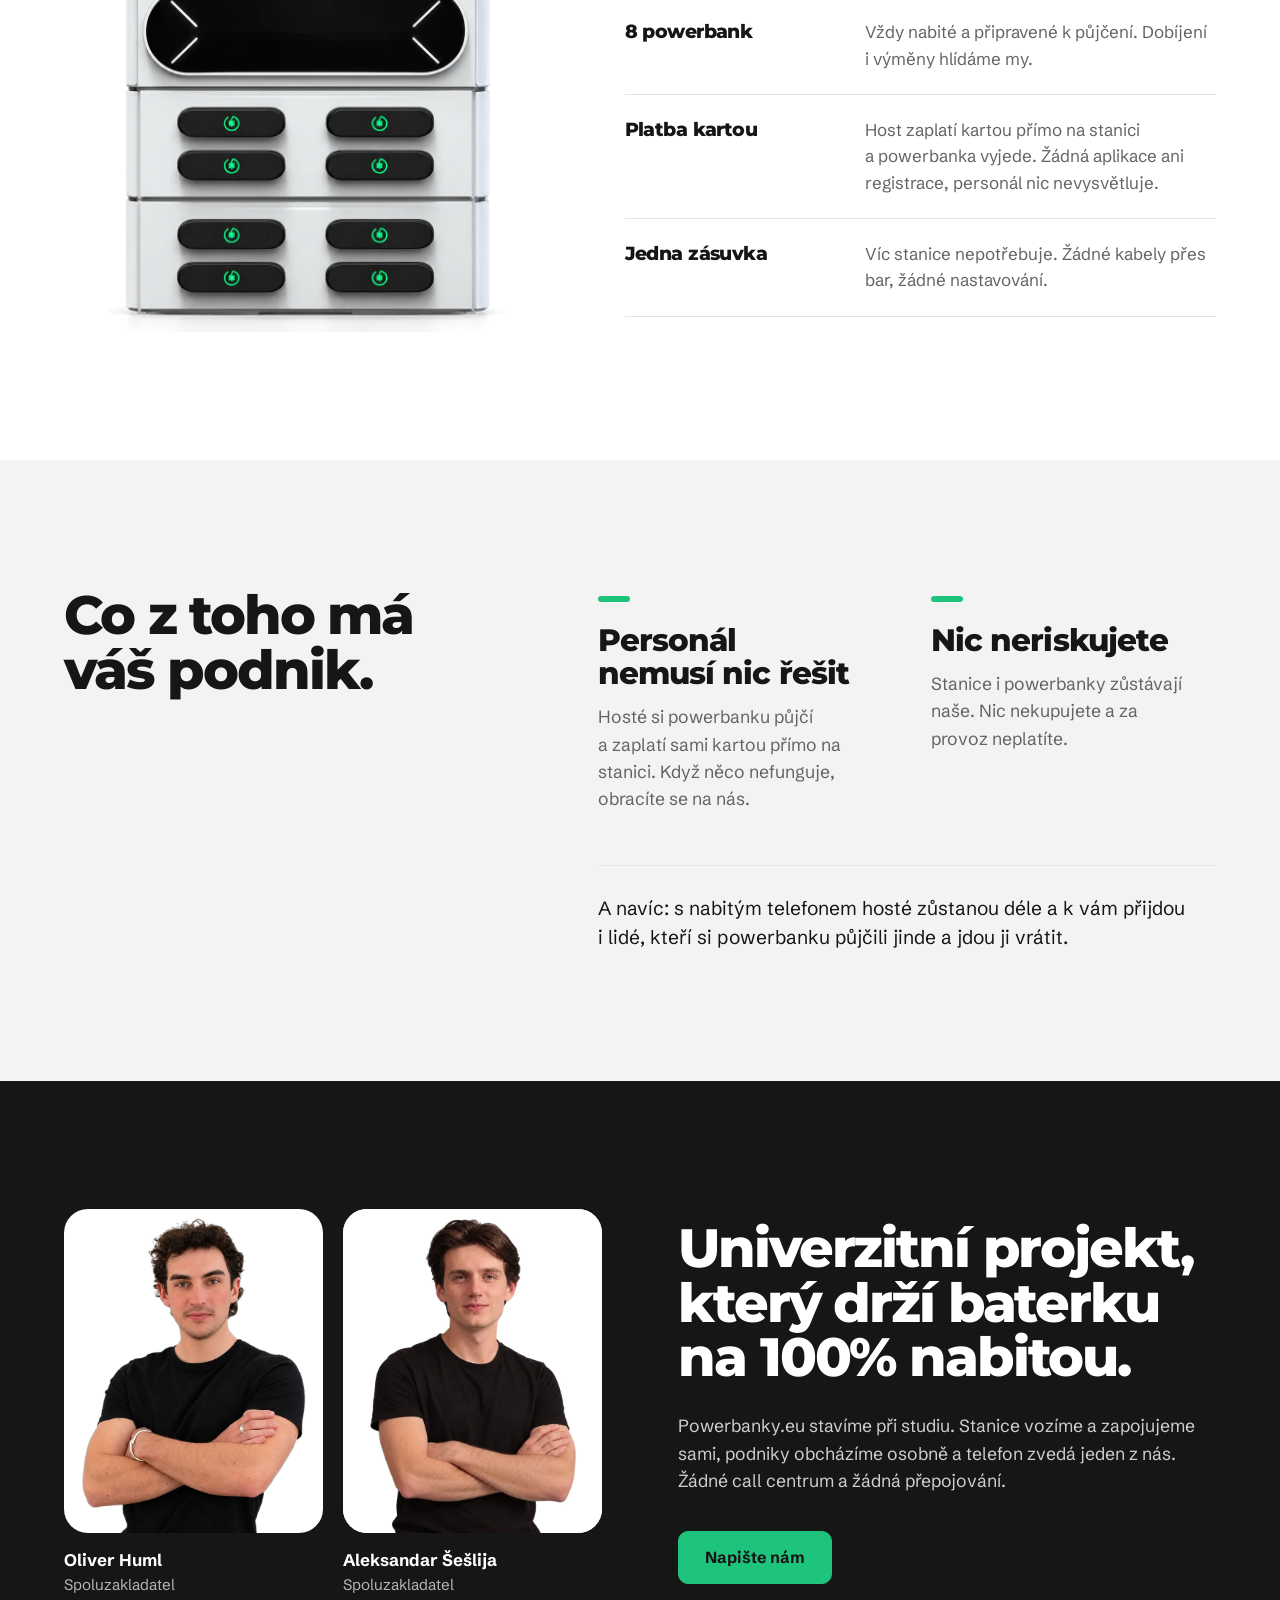
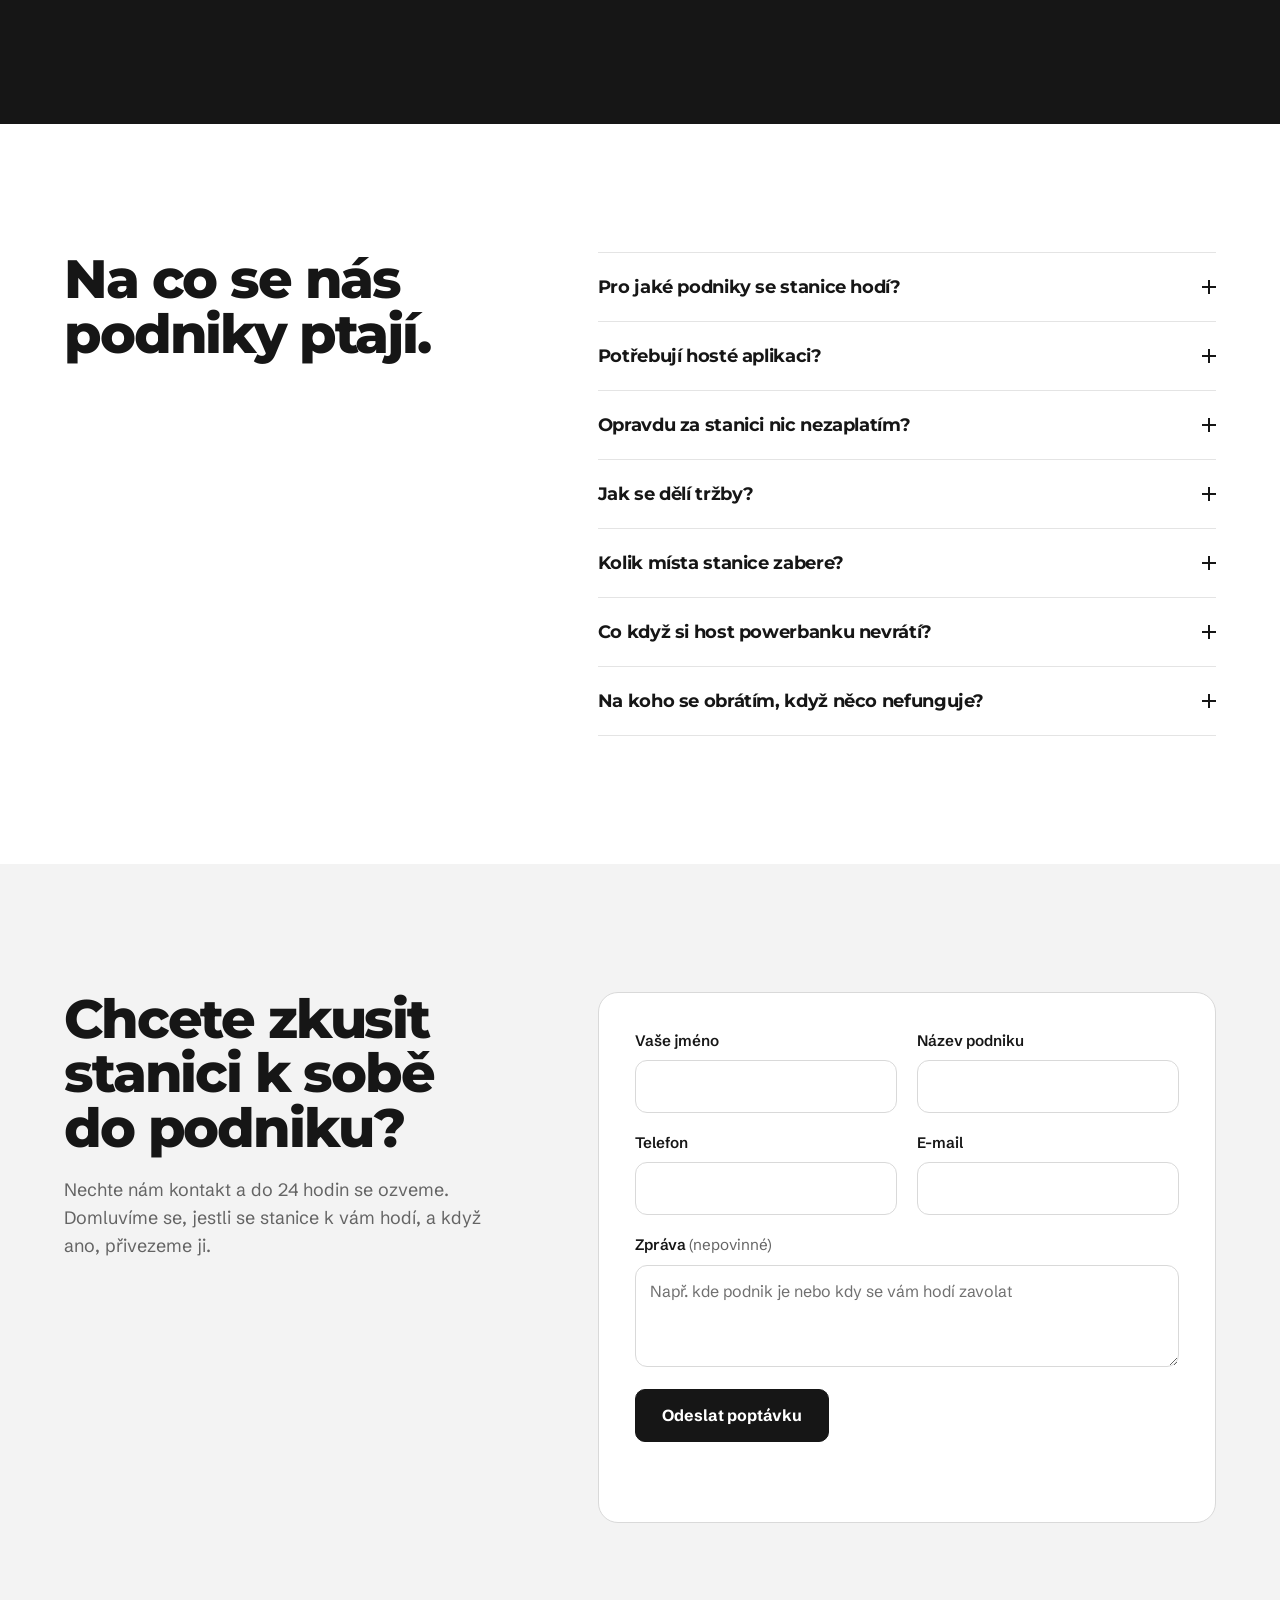
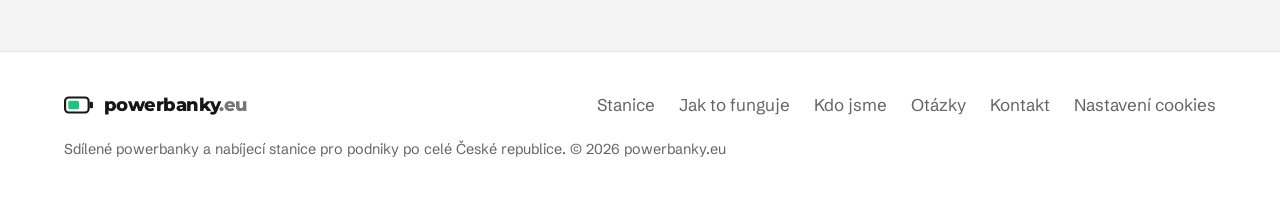
==== commit 644e29fa: "Copy: guests pay by card at the station, no app needed - Station spec 'Platba kartou' replaces QR/ap" ====
--- a/index.html
+++ b/index.html
@@ -113,6 +113,14 @@
     },
     {
      "@type": "Question",
+     "name": "Potřebují hosté aplikaci?",
+     "acceptedAnswer": {
+      "@type": "Answer",
+      "text": "Ne. Host zaplatí kartou přímo na stanici a powerbanka mu vyjede. Stanice mu na kartě sama zablokuje zálohu, kterou po vrácení powerbanky automaticky uvolní."
+     }
+    },
+    {
+     "@type": "Question",
      "name": "Opravdu za stanici nic nezaplatím?",
      "acceptedAnswer": {
       "@type": "Answer",
@@ -140,7 +148,7 @@
      "name": "Co když si host powerbanku nevrátí?",
      "acceptedAnswer": {
       "@type": "Answer",
-      "text": "To je naše starost. Powerbanky jsou naše a vrácení řešíme s hostem přes aplikaci. Vás to nic nestojí."
+      "text": "To je naše starost. Zálohy se uživatelům na kartě blokují a vrací automaticky. Vás to nic nestojí."
      }
     },
     {
@@ -148,7 +156,7 @@
      "name": "Na koho se obrátím, když něco nefunguje?",
      "acceptedAnswer": {
       "@type": "Answer",
-      "text": "Na nás, a ozve se vám přímo jeden ze zakladatelů. Většinu věcí vyřešíme na dálku, jinak přijedeme."
+      "text": "Na e-mail info@powerbanky.eu. Většinu věcí lze vyřešit na dálku, pokud ne, přijedeme."
      }
     }
    ]
@@ -315,10 +323,10 @@
         </figure>
         <div class="station-copy">
           <h2>Stanice, která se o&nbsp;sebe postará sama.</h2>
-          <p class="section-lead">Nabíjecí stanici na powerbanky postavíte na bar, k&nbsp;pokladně nebo k&nbsp;oknu. Hosté si jí všimnou sami a&nbsp;displej jim ukáže, jak si powerbanku půjčit.</p>
+          <p class="section-lead">Nabíjecí stanici na powerbanky postavíte na bar, k&nbsp;pokladně nebo k&nbsp;oknu. Hosté si jí všimnou sami, zaplatí kartou a&nbsp;powerbanka jim vyjede.</p>
           <dl class="specs">
             <div><dt>8 powerbank</dt><dd>Vždy nabité a&nbsp;připravené k&nbsp;půjčení. Dobíjení i&nbsp;výměny hlídáme my.</dd></div>
-            <div><dt>Displej s&nbsp;návodem</dt><dd>Host naskenuje QR kód, v&nbsp;aplikaci zaplatí a&nbsp;powerbanka vyjede. Personál nic nevysvětluje.</dd></div>
+            <div><dt>Platba kartou</dt><dd>Host zaplatí kartou přímo na stanici a&nbsp;powerbanka vyjede. Žádná aplikace ani registrace, personál nic nevysvětluje.</dd></div>
             <div><dt>Jedna zásuvka</dt><dd>Víc stanice nepotřebuje. Žádné kabely přes bar, žádné nastavování.</dd></div>
           </dl>
         </div>
@@ -335,7 +343,7 @@
           <ul class="why-list">
             <li>
               <h3>Personál nemusí nic řešit</h3>
-              <p>Půjčování i&nbsp;placení běží přes aplikaci. Když něco nefunguje, hosté i&nbsp;vy voláte nám.</p>
+              <p>Hosté si powerbanku půjčí a&nbsp;zaplatí sami kartou přímo na stanici. Když něco nefunguje, obracíte se na nás.</p>
             </li>
             <li>
               <h3>Nic neriskujete</h3>
@@ -378,6 +386,10 @@
             <p>Pro všechna místa, kde lidé tráví čas: kavárny, restaurace, bary a&nbsp;kluby, fitness centra a&nbsp;sportoviště, coworkingy i&nbsp;festivaly a&nbsp;akce. Stačí místo na pultu a&nbsp;jedna zásuvka.</p>
           </details>
           <details>
+            <summary>Potřebují hosté aplikaci?</summary>
+            <p>Ne. Host zaplatí kartou přímo na stanici a&nbsp;powerbanka mu vyjede. Stanice mu na kartě sama zablokuje zálohu, kterou po vrácení powerbanky automaticky uvolní.</p>
+          </details>
+          <details>
             <summary>Opravdu za stanici nic nezaplatím?</summary>
             <p>Opravdu. Stanici, instalaci, servis i&nbsp;výměnu powerbank hradíme my. Vy poskytnete místo a&nbsp;zásuvku.</p>
           </details>
@@ -391,11 +403,11 @@
           </details>
           <details>
             <summary>Co když si host powerbanku nevrátí?</summary>
-            <p>To je naše starost. Powerbanky jsou naše a&nbsp;vrácení řešíme s&nbsp;hostem přes aplikaci. Vás to nic nestojí.</p>
+            <p>To je naše starost. Zálohy se uživatelům na kartě blokují a&nbsp;vrací automaticky. Vás to nic nestojí.</p>
           </details>
           <details>
             <summary>Na koho se obrátím, když něco nefunguje?</summary>
-            <p>Na nás, a&nbsp;ozve se vám přímo jeden ze zakladatelů. Většinu věcí vyřešíme na dálku, jinak přijedeme.</p>
+            <p>Na e-mail <a href="mailto:info@powerbanky.eu">info@powerbanky.eu</a>. Většinu věcí lze vyřešit na dálku, pokud ne, přijedeme.</p>
           </details>
         </div>
       </div>
--- a/styles.css
+++ b/styles.css
@@ -185,6 +185,8 @@
 .faq details[open] summary::after { transform: rotate(45deg); }
 .faq summary:hover { color: var(--green-deep); }
 .faq details p { padding: 0 0 24px; color: var(--muted); max-width: 58ch; }
+.faq details p a { color: var(--ink); font-weight: 600; text-decoration-color: var(--green); text-decoration-thickness: 2px; text-underline-offset: 3px; }
+.faq details p a:hover { color: var(--green-deep); }
 
 /* ---------- Kontakt ---------- */
 .contact { padding-block: var(--section); background: var(--grey-soft); }
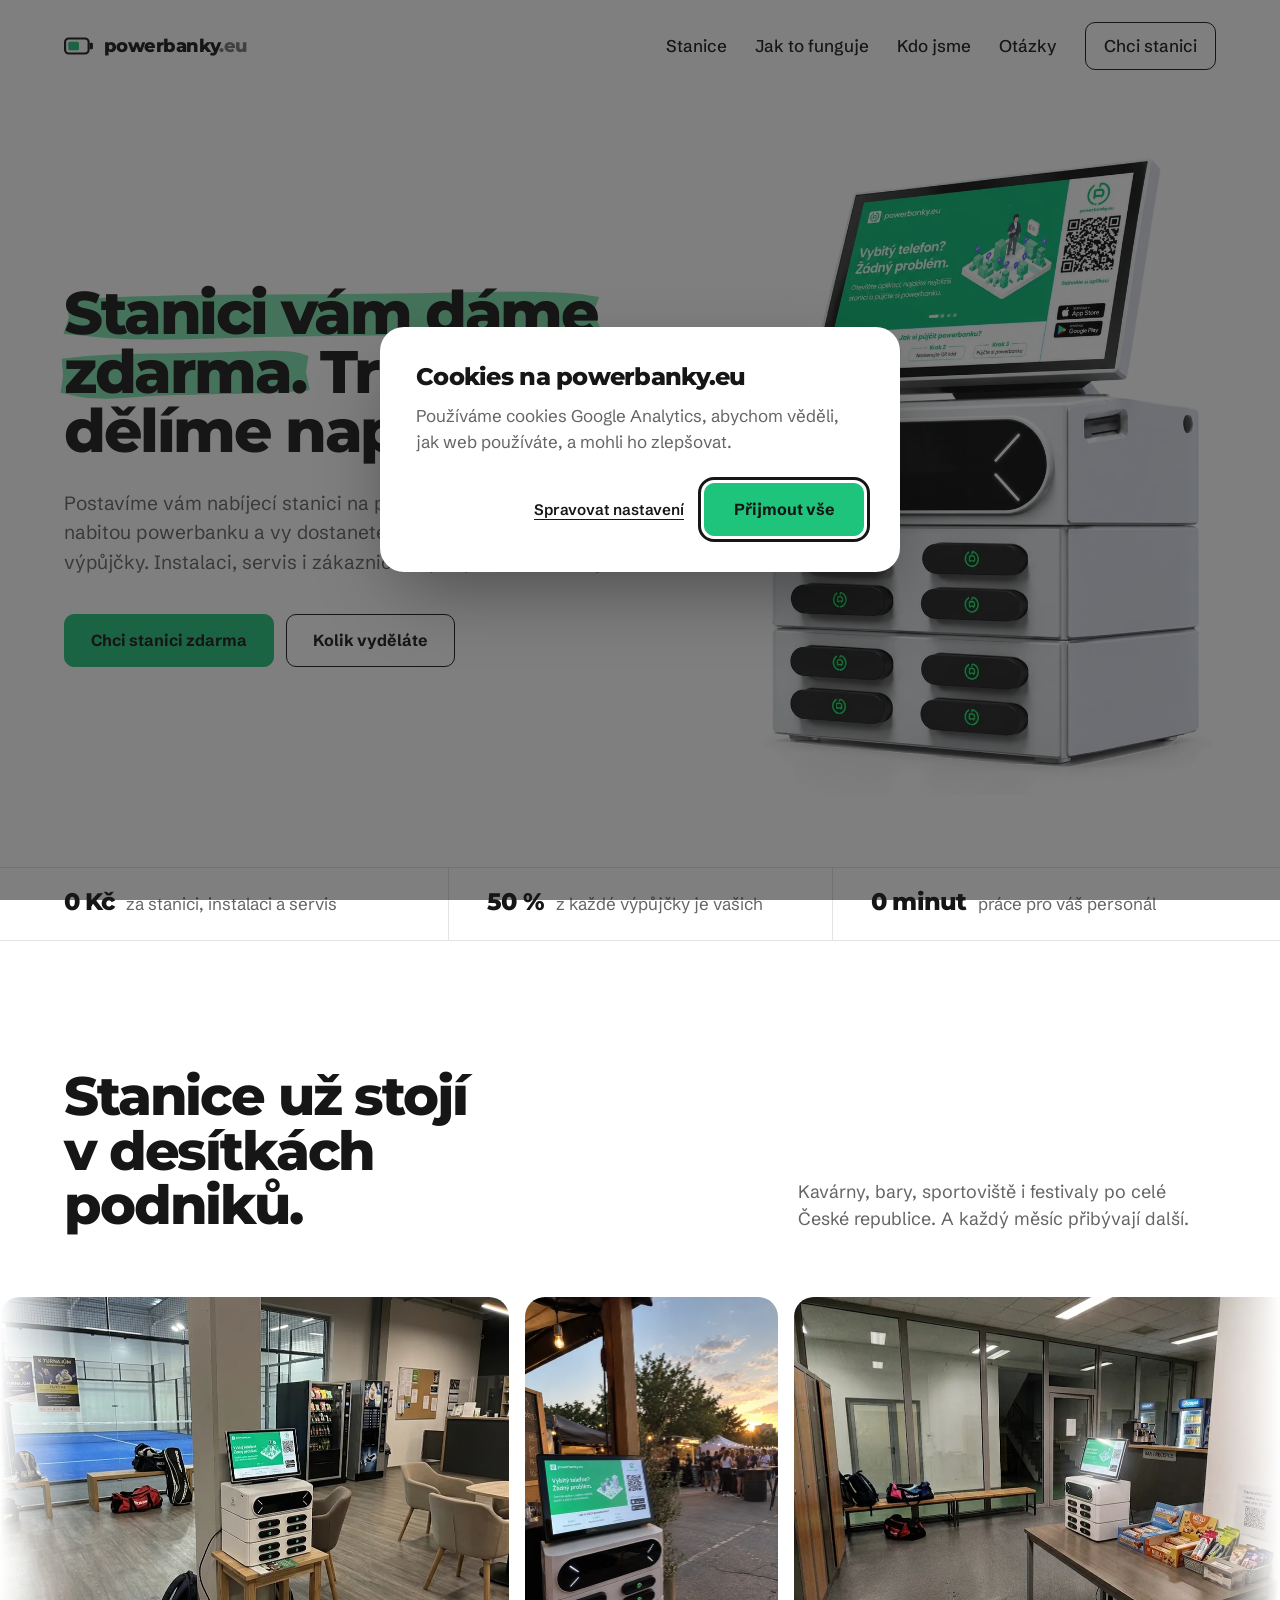
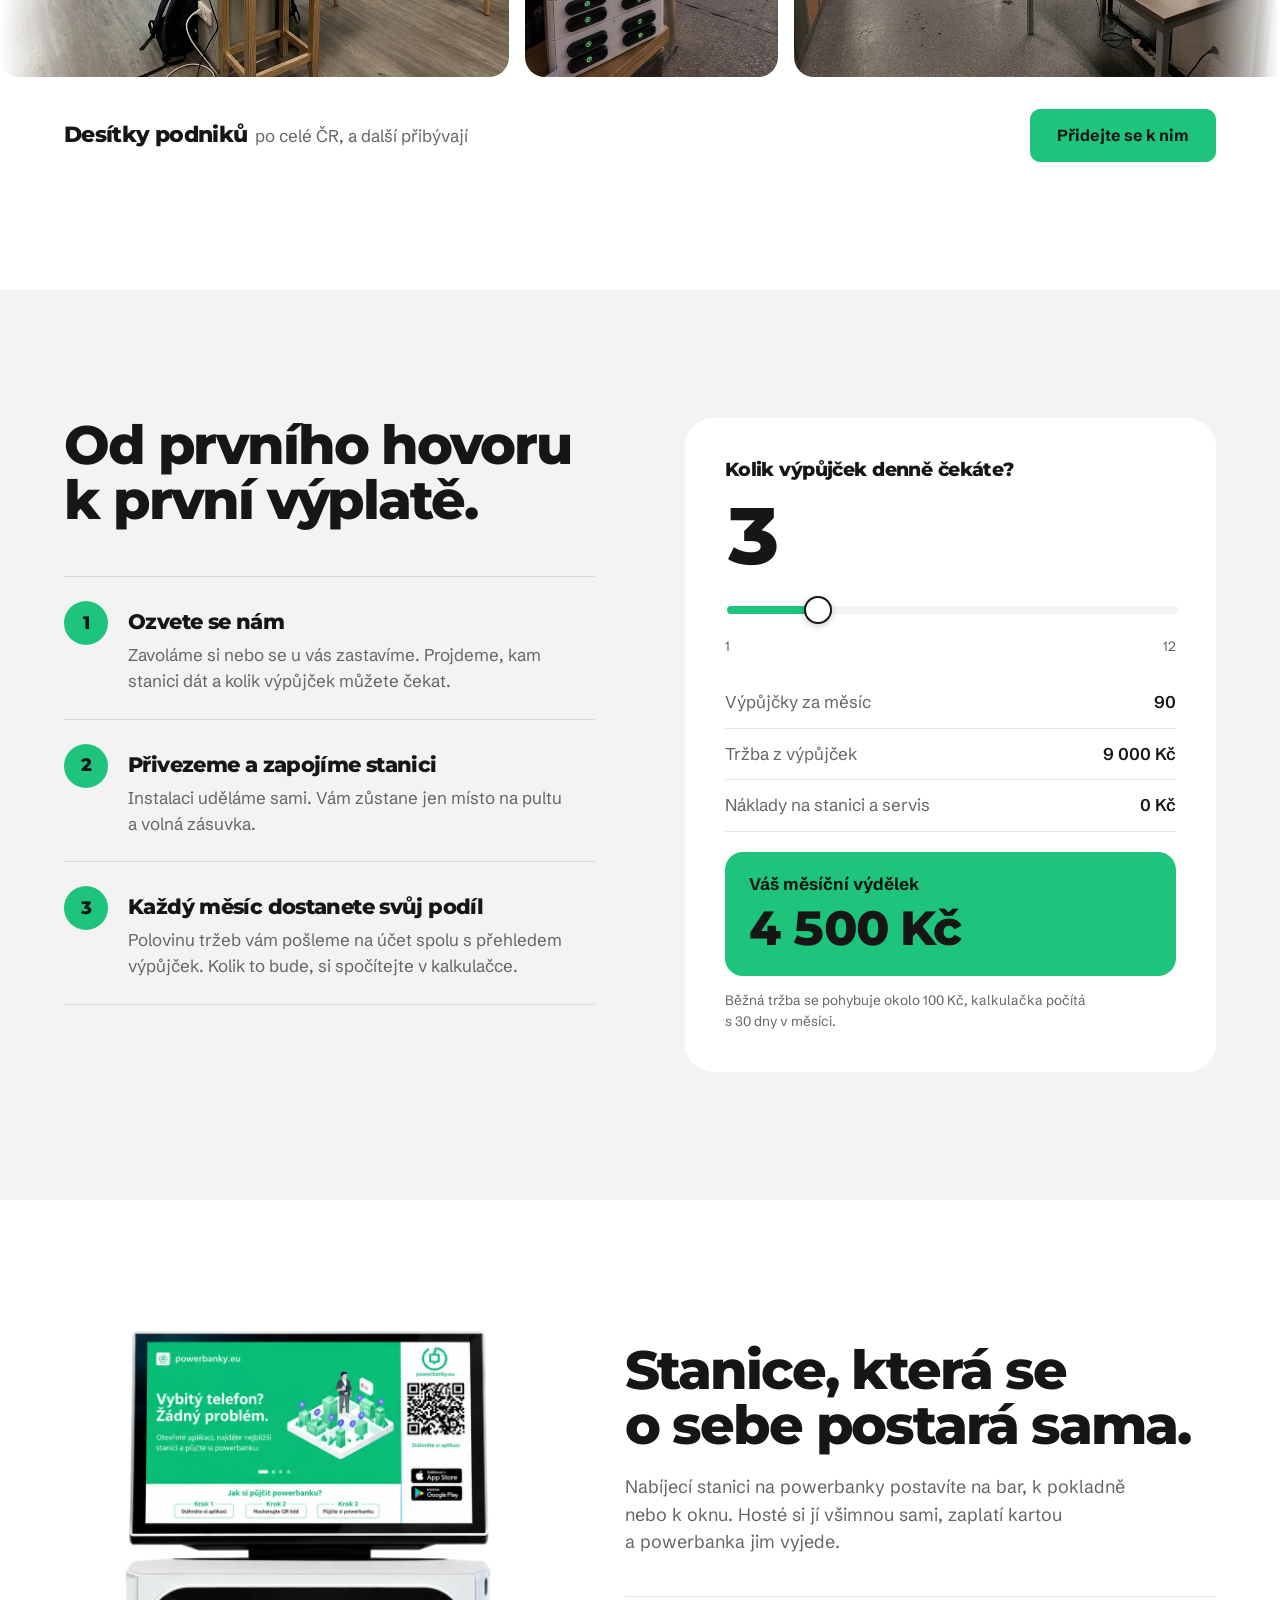
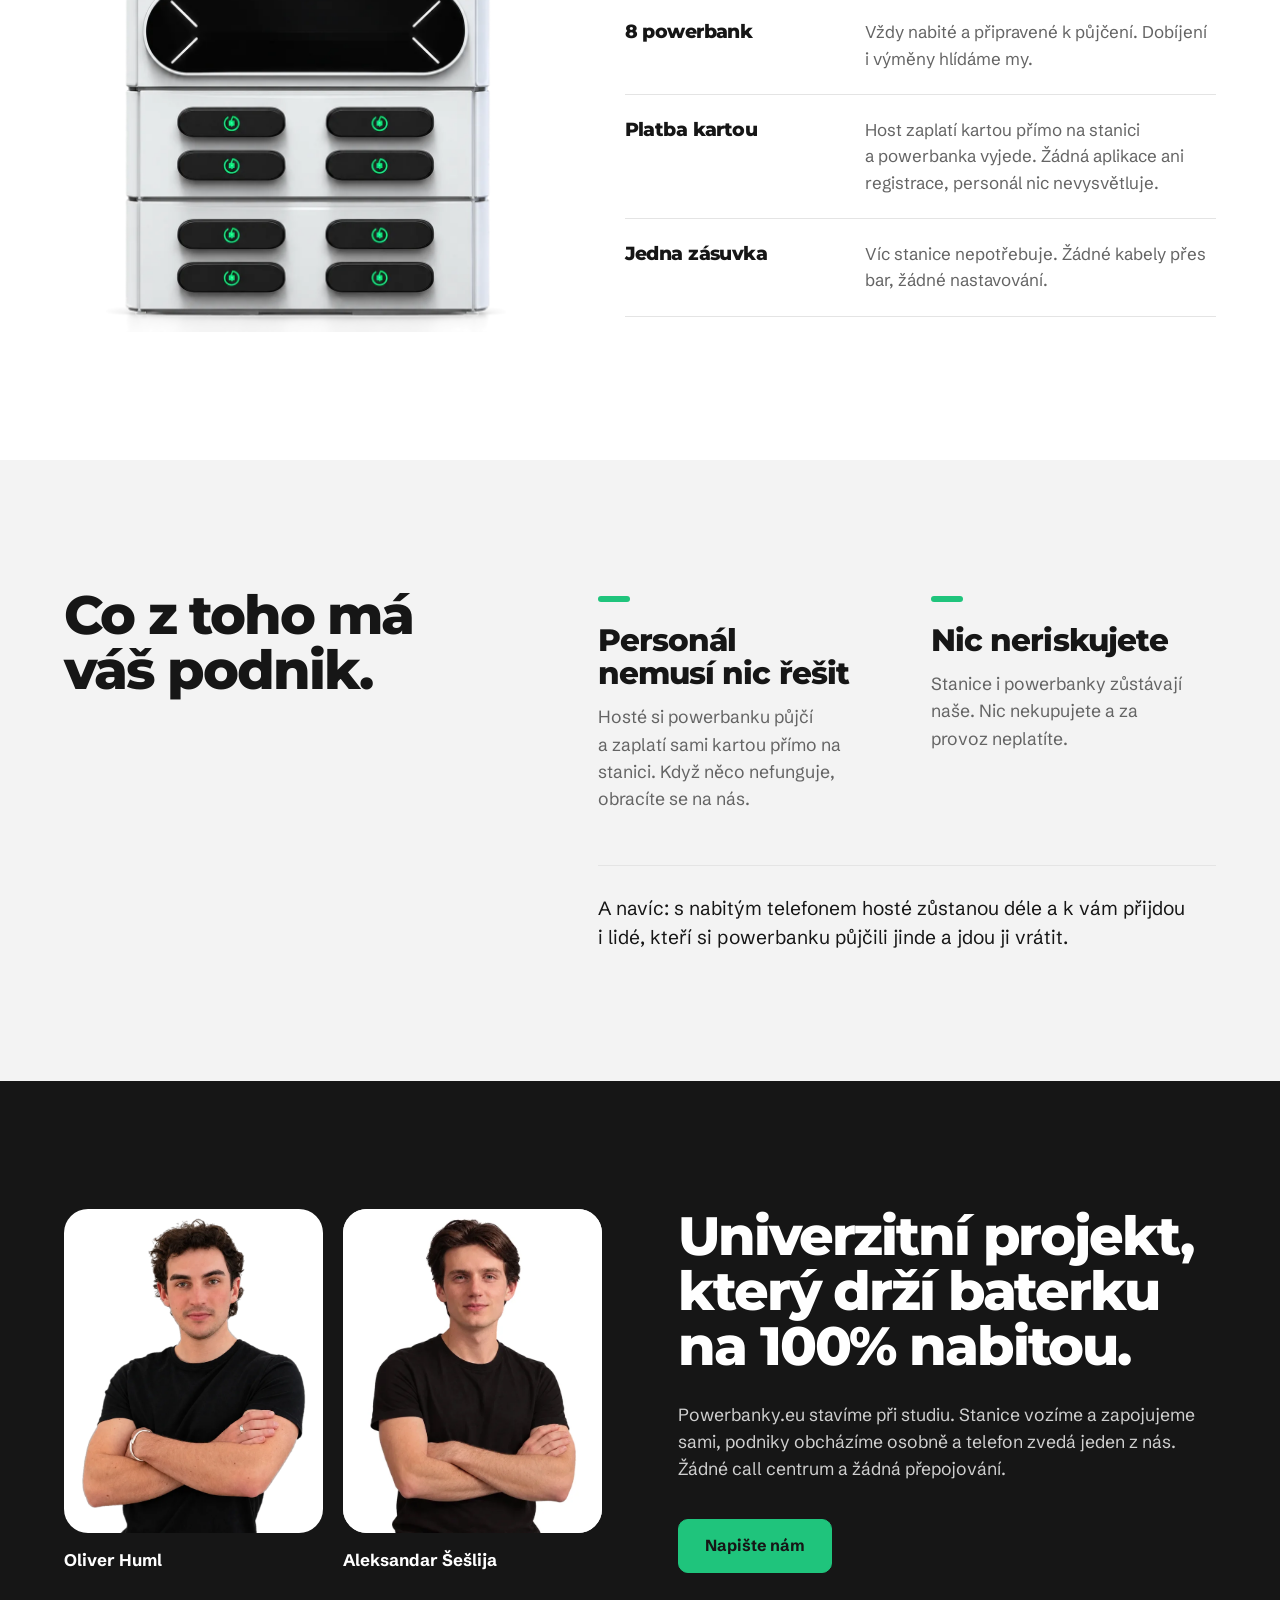
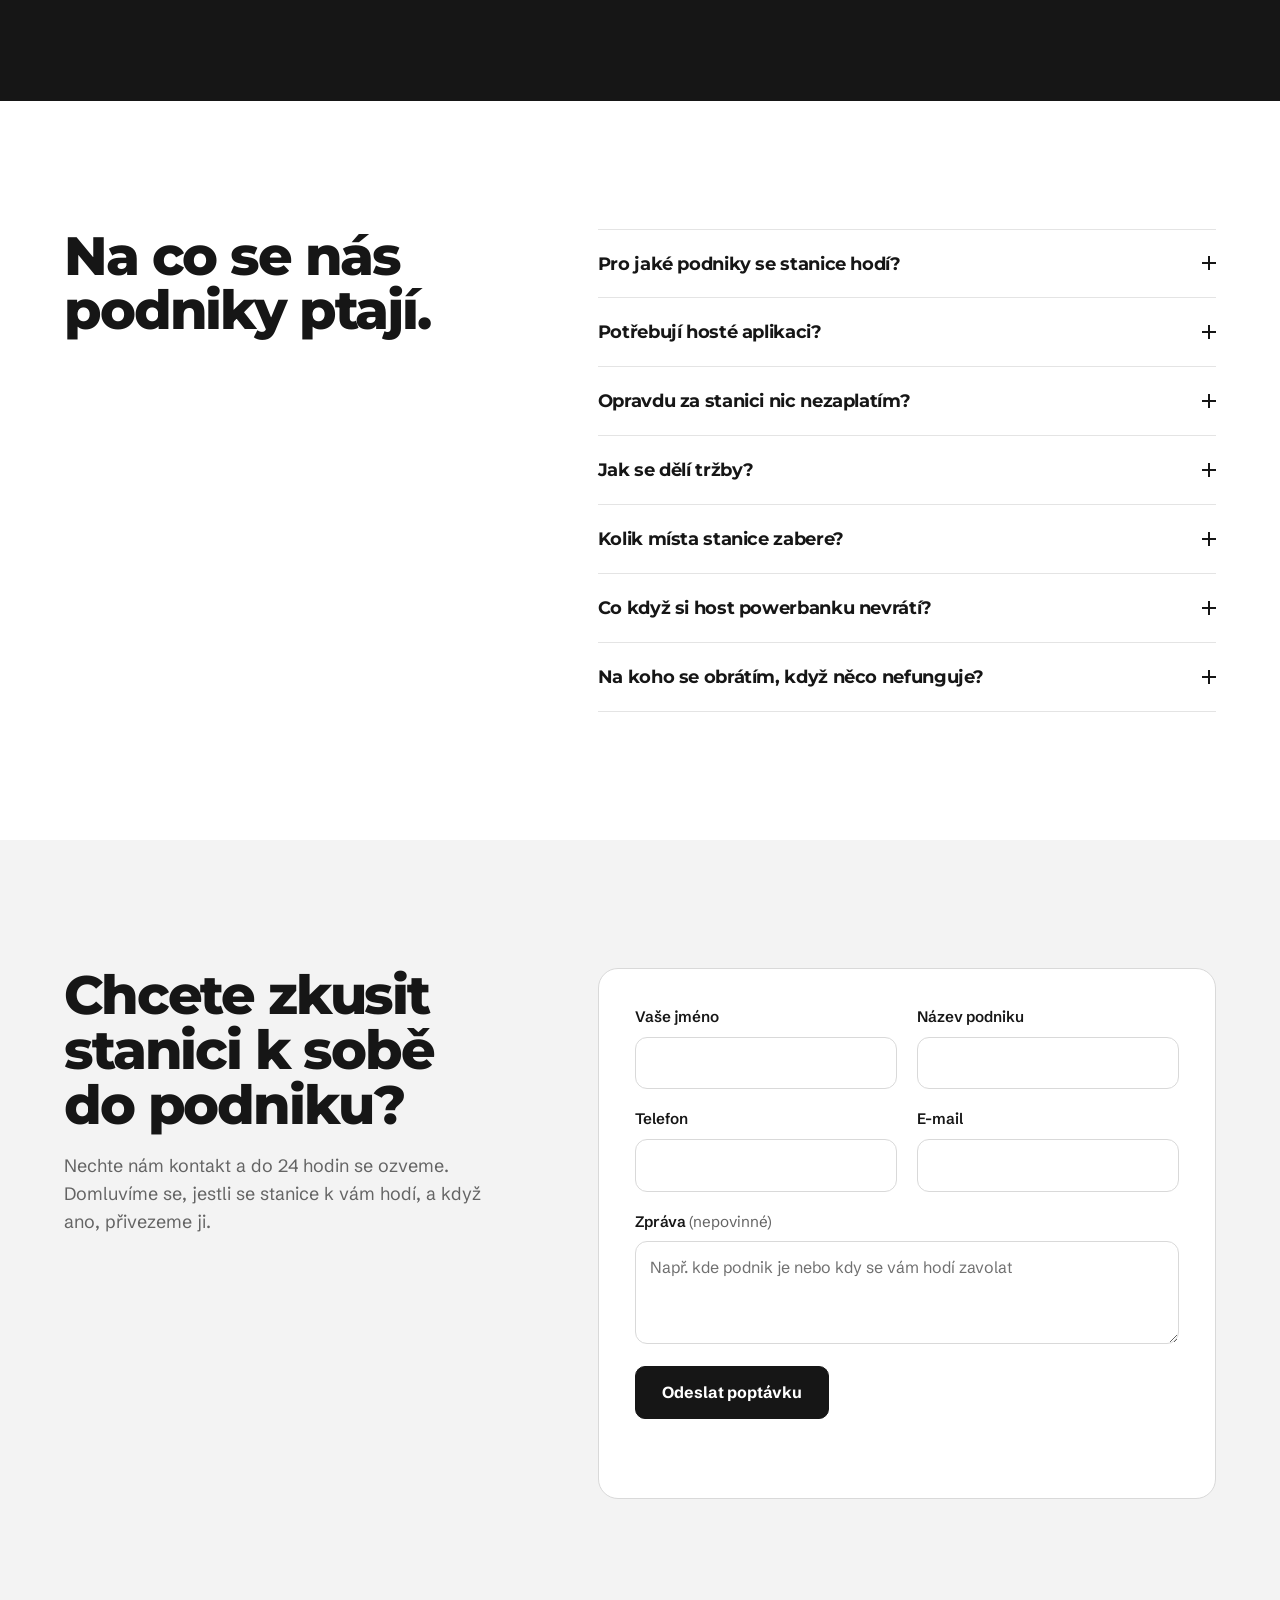
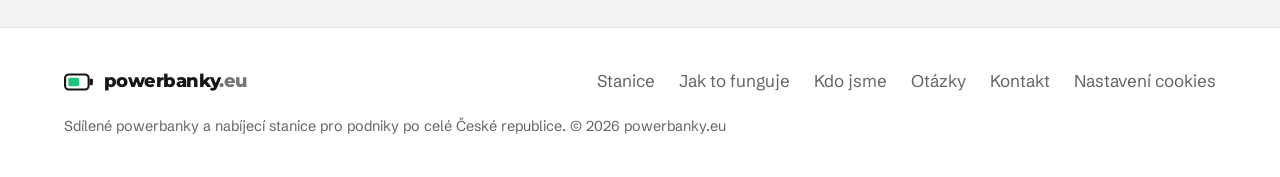
==== commit 552632d6: "Turn off search indexing site-wide; remove 'Spoluzakladatel' labels - noindex, nofollow meta + site-" ====
--- a/index.html
+++ b/index.html
@@ -21,7 +21,7 @@
   <title>Nabíjecí stanice na powerbanky pro podniky zdarma | powerbanky.eu</title>
   <meta name="description" content="Nabíjecí stanici na powerbanky pro kavárnu, restauraci nebo bar dostanete zdarma. Hosté si půjčují nabité powerbanky a polovina tržeb je vaše.">
   <link rel="canonical" href="https://www.powerbanky.eu/">
-  <meta name="robots" content="index, follow, max-image-preview:large">
+  <meta name="robots" content="noindex, nofollow">
   <meta name="theme-color" content="#ffffff">
   <meta property="og:type" content="website">
   <meta property="og:locale" content="cs_CZ">
@@ -361,11 +361,11 @@
         <ul class="team-people">
           <li>
             <figure class="team-photo"><img src="assets/img/oliver-team.webp" alt="Oliver Huml" width="760" height="1076" loading="lazy"></figure>
-            <p><strong>Oliver Huml</strong>Spoluzakladatel</p>
+            <p><strong>Oliver Huml</strong></p>
           </li>
           <li>
             <figure class="team-photo"><img src="assets/img/aleksandar.webp" alt="Aleksandar Šešlija" width="760" height="884" loading="lazy"></figure>
-            <p><strong>Aleksandar Šešlija</strong>Spoluzakladatel</p>
+            <p><strong>Aleksandar Šešlija</strong></p>
           </li>
         </ul>
         <div class="team-copy">
